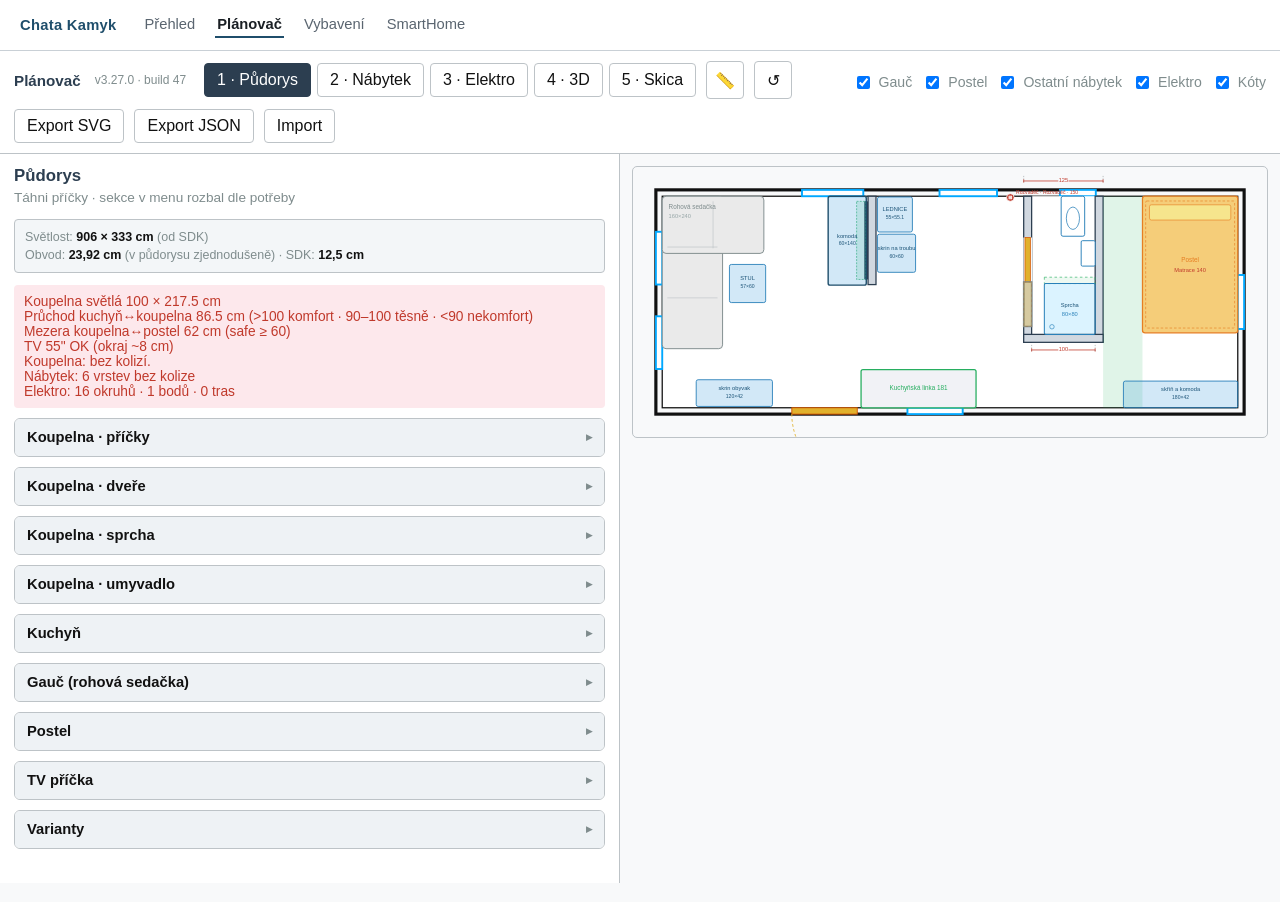
==== koupelna/index.html @ 823fada1 "Add tablet 3D fullscreen and on-screen move sticks. Virtual sticks drive forward/back/strafe and up/" ====
<!DOCTYPE html>
<html lang="cs">
<head>
<meta charset="utf-8">
<meta name="viewport" content="width=device-width, initial-scale=1">
<meta http-equiv="Cache-Control" content="no-cache, no-store, must-revalidate">
<title>Plánovač půdorysu · Chata Kamyk</title>
<link rel="stylesheet" href="../assets/site.css">
<style>
  :root {
    --ink: #111111;
    --muted: #7f8c8d;
    --bg: #f8f9fa;
    --panel: #ffffff;
    --line: #bdc3c7;
    --wall: #111111;
    --sdk: #d1d8e0;
    --sdk-stroke: #2c3e50;
    --window: #00a8ff;
    --door: #e1b12c;
    --door-dark: #d35400;
    --rail: #7f8c8d;
    --dim: #c0392b;
    --dim-ext: #7f8c8d;
    --dim-soft: #c0392b;
    --ok: #27ae60;
    --warn: #e67e22;
    --bad: #c0392b;
    --bath: #ffffff;
    --kitchen: #27ae60;
    --kitchen-fill: #f1f2f6;
    --bed: #e67e22;
    --bed-fill: #f5cd79;
    --sofa: #eaeaea;
    --sofa-stroke: #7f8c8d;
    --sanitary: #2980b9;
    --tv: #2c3e50;
    --safe: rgba(39, 174, 96, 0.14);
    --safe-stroke: #27ae60;
    --warn-fill: rgba(230, 126, 34, 0.16);
    --accent: #2c3e50;
    --plan-font: "Helvetica Neue", Helvetica, Arial, sans-serif;
  }
  * { box-sizing: border-box; }
  body {
    margin: 0;
    font-family: var(--plan-font);
    background: var(--bg);
    color: var(--ink);
    min-height: 100vh;
  }
  .app {
    display: grid;
    grid-template-rows: auto auto 1fr;
    min-height: calc(100vh - 49px);
  }
  .toolbar {
    display: flex;
    flex-wrap: wrap;
    gap: 10px;
    align-items: center;
    padding: 10px 14px;
    background: var(--panel);
    border-bottom: 1px solid var(--line);
  }
  .tabs { display: flex; gap: 6px; }
  .tabs button, .btn, .icon-btn {
    font: inherit;
    border: 1px solid var(--line);
    background: #fff;
    padding: 7px 12px;
    border-radius: 4px;
    cursor: pointer;
    color: var(--ink);
  }
  .tabs button.active,
  .btn.active {
    background: var(--accent);
    border-color: var(--accent);
    color: #fff;
  }
  .furn-list { list-style: none; margin: 8px 0 0; padding: 0; }
  .furn-list li {
    border: 1px solid var(--line);
    border-radius: 4px;
    padding: 8px;
    margin-bottom: 6px;
    background: #fff;
  }
  .furn-list li.selected { border-color: var(--accent); background: #eef5f9; }
  .furn-list li.collides { border-color: var(--bad); }
  .furn-list .furn-name {
    width: 100%;
    font: inherit;
    padding: 4px 6px;
    border: 1px solid var(--line);
    border-radius: 3px;
    margin-bottom: 4px;
  }
  .furn-list .furn-dims {
    display: flex;
    flex-wrap: wrap;
    gap: 6px 10px;
    align-items: center;
    margin-bottom: 6px;
    font-size: 0.78rem;
    color: var(--muted);
  }
  .furn-list .furn-dims label {
    display: inline-flex;
    align-items: center;
    gap: 4px;
    margin: 0;
    font-weight: 500;
  }
  .furn-list .furn-dims input {
    width: 68px;
    font: inherit;
    padding: 3px 5px;
    border: 1px solid var(--line);
    border-radius: 3px;
  }
  .furn-list .furn-meta {
    display: flex;
    justify-content: space-between;
    align-items: center;
    gap: 6px;
    font-size: 0.78rem;
    color: var(--muted);
  }
  .canvas-wrap .furn-move { cursor: move; }
  .canvas-wrap .shower-move { cursor: move; }
  .canvas-wrap .furn-se { cursor: nwse-resize; }
  .canvas-wrap .skica-part { cursor: move; }
  .canvas-wrap .skica-part-len-ns { cursor: ns-resize; }
  .canvas-wrap .skica-part-len-ew { cursor: ew-resize; }
  .canvas-wrap .skica-opening { cursor: move; }
  .canvas-wrap .elec-point { cursor: move; }
  .canvas-wrap .elec-run { cursor: pointer; }
  .elec-list { list-style: none; margin: 8px 0 0; padding: 0; }
  .elec-list li {
    border: 1px solid var(--line);
    border-radius: 4px;
    padding: 8px;
    margin-bottom: 6px;
    background: #fff;
  }
  .elec-list li.selected { border-color: var(--accent); background: #eef5f9; }
  .elec-list li.draft { border-color: #e67e22; background: #fef6ec; border-style: dashed; }
  .elec-list li.draft.selected { background: #fbe9d4; }
  .elec-list .elec-row {
    display: flex;
    flex-wrap: wrap;
    gap: 6px;
    align-items: center;
    margin-bottom: 4px;
    font-size: 0.78rem;
    color: var(--muted);
  }
  .elec-list .elec-row input[type="number"],
  .elec-list .elec-row input[type="text"],
  .elec-list .elec-row select {
    font: inherit;
    padding: 3px 5px;
    border: 1px solid var(--line);
    border-radius: 3px;
  }
  .elec-list .elec-row input[type="number"] { width: 64px; }
  .elec-list .elec-row input[type="text"] { flex: 1; min-width: 80px; }
  .elec-folder {
    border: 1px solid var(--line);
    border-radius: 6px;
    margin-bottom: 10px;
    background: #fafafa;
    overflow: hidden;
  }
  .elec-folder > summary {
    cursor: pointer;
    padding: 9px 10px;
    font-weight: 600;
    font-size: 0.88rem;
    list-style: none;
    display: flex;
    align-items: center;
    gap: 8px;
    background: #f0f3f5;
  }
  .elec-folder > summary::-webkit-details-marker { display: none; }
  .elec-folder .elec-list { margin: 0; padding: 6px 8px 8px; }
  .elec-folder .elec-list li { background: #fff; }
  .elec-filters { display: flex; flex-wrap: wrap; gap: 8px 12px; margin: 8px 0; font-size: 0.85rem; }
  .elec-ico {
    display: inline-flex;
    width: 1.25em;
    justify-content: center;
    flex: 0 0 auto;
  }
  .elec-active-bar {
    display: flex;
    align-items: center;
    gap: 8px;
    padding: 8px 10px;
    margin: 0 0 10px;
    border-radius: 6px;
    background: #e8eef3;
    border: 1px solid var(--accent);
    font-size: 0.84rem;
  }
  .elec-active-bar .muted { color: var(--muted); font-size: 0.75rem; }
  .elec-circ {
    border: 1px solid var(--line);
    border-radius: 5px;
    margin-bottom: 6px;
    background: #fff;
  }
  .elec-circ.active {
    border-color: var(--accent);
    box-shadow: inset 3px 0 0 var(--accent);
    background: #f4f8fb;
  }
  .elec-circ-head {
    display: flex;
    align-items: center;
    gap: 8px;
    padding: 8px 8px 6px;
    cursor: pointer;
  }
  .elec-circ-head .name { font-weight: 600; flex: 1; min-width: 0; }
  .elec-circ-head .meta { font-size: 0.72rem; color: var(--muted); white-space: nowrap; }
  .elec-circ-actions {
    display: flex;
    gap: 4px;
    padding: 0 8px 8px;
  }
  .elec-circ-actions .btn { padding: 3px 8px; font-size: 0.75rem; }
  .seg button .elec-ico { margin-right: 2px; }
  .elev-wall-toggles label .elec-ico { opacity: 0.85; }
  .elec-tree-toolbar {
    display: flex;
    align-items: center;
    gap: 6px;
    margin: 0 0 6px;
  }
  .elec-tree-mode {
    display: grid;
    grid-template-columns: 1fr 1fr;
    gap: 6px;
    flex: 1;
    min-width: 0;
  }
  .elec-tree-mode button {
    font: inherit;
    font-size: 0.78rem;
    border: 1px solid var(--line);
    background: #fff;
    padding: 5px 6px;
    border-radius: 5px;
    cursor: pointer;
    text-align: center;
  }
  .elec-tree-mode button.active {
    background: var(--accent);
    border-color: var(--accent);
    color: #fff;
  }
  .btn-elec-new-circuit {
    flex: 0 0 auto;
    font: inherit;
    font-size: 0.72rem;
    padding: 4px 7px;
    border: 1px dashed var(--line);
    background: transparent;
    border-radius: 4px;
    cursor: pointer;
    color: var(--muted);
    white-space: nowrap;
  }
  .btn-elec-new-circuit:hover {
    color: var(--ink);
    border-color: var(--accent);
    background: #f3f6f8;
  }
  .elec-split {
    display: grid;
    grid-template-columns: 1fr 1fr;
    gap: 8px;
    align-items: stretch;
    margin-bottom: 4px;
  }
  .elec-split:has(#elec-points-panel[hidden]) {
    grid-template-columns: 1fr;
  }
  .elec-tree {
    border: 1px solid var(--line);
    border-radius: 6px;
    background: #fff;
    padding: 4px 0;
    max-height: min(42vh, 420px);
    min-height: 160px;
    overflow: auto;
  }
  .elec-points-panel {
    border: 1px solid var(--line);
    border-radius: 6px;
    background: #f7fafc;
    margin: 0;
    padding: 8px 8px 6px;
    max-height: min(42vh, 420px);
    min-height: 160px;
    overflow: auto;
    display: flex;
    flex-direction: column;
  }
  .elec-points-panel[hidden] { display: none !important; }
  .elec-points-panel > .head {
    display: flex;
    flex-wrap: wrap;
    align-items: center;
    gap: 6px;
    font-size: 0.8rem;
    font-weight: 600;
    margin-bottom: 6px;
  }
  .elec-points-panel > .head .muted {
    font-weight: 500;
    color: var(--muted);
    font-size: 0.7rem;
    margin-left: auto;
  }
  .elec-points-panel .elec-points-tree {
    list-style: none;
    margin: 0;
    padding: 0;
    flex: 1;
    overflow: auto;
  }
  .elec-points-panel .elec-points-tree li {
    display: flex;
    align-items: center;
    gap: 6px;
    padding: 5px 6px;
    margin: 0 0 3px;
    border: 1px solid var(--line);
    border-radius: 4px;
    font-size: 0.78rem;
    cursor: pointer;
    background: #fff;
  }
  .elec-points-panel .elec-points-tree li:hover { background: #eef5f9; }
  .elec-points-panel .elec-points-tree li.selected {
    border-color: var(--accent);
    background: #e8eef3;
  }
  .elec-points-panel .elec-points-tree .pt-label { flex: 1; min-width: 0; }
  .elec-points-panel .elec-points-tree .pt-h { color: var(--muted); white-space: nowrap; }
  .elec-points-panel .elec-empty-pts {
    font-size: 0.75rem;
    color: var(--muted);
    padding: 4px 2px;
  }
  .elec-points-panel .pt-edit-row {
    display: flex;
    align-items: center;
    gap: 4px;
    flex: 1;
    min-width: 0;
  }
  .elec-points-panel .pt-edit-row input[type="text"] {
    flex: 1;
    min-width: 0;
    font: inherit;
    font-size: 0.78rem;
    padding: 3px 5px;
    border: 1px solid var(--accent);
    border-radius: 3px;
  }
  .elec-points-panel .pt-ways {
    font: inherit;
    font-size: 0.72rem;
    padding: 2px 3px;
    border: 1px solid var(--line);
    border-radius: 3px;
    background: #fff;
  }
  .elec-points-panel .elec-points-tree li.route-selected {
    border-color: #e67e22;
    background: #fef6ec;
  }
  .elec-points-panel .pt-route-chk {
    flex: 0 0 auto;
    width: 15px;
    height: 15px;
    accent-color: #e67e22;
    cursor: pointer;
  }
  .elec-route-actions {
    display: flex;
    flex-wrap: wrap;
    gap: 6px;
    margin-top: 6px;
    flex: 0 0 auto;
  }
  .elec-route-actions .btn {
    flex: 1 1 auto;
    min-width: 0;
    font-size: 0.78rem;
    padding: 6px 8px;
  }
  .elec-route-actions .btn-accept { border-color: var(--ok); color: var(--ok); }
  .elec-route-actions .btn-accept:hover { background: #eafaf1; }
  .elec-route-actions .btn-discard { border-color: var(--bad); color: var(--bad); }
  .elec-route-actions .btn-discard:hover { background: #fdecea; }
  .elec-run-detail {
    margin-top: 8px;
    padding: 8px;
    border: 1px solid var(--line);
    border-radius: 6px;
    background: #f7fafc;
    font-size: 0.78rem;
  }
  .elec-run-detail[hidden] { display: none !important; }
  .elec-run-detail .rd-head {
    display: flex;
    align-items: center;
    gap: 6px;
    margin-bottom: 6px;
    font-weight: 600;
  }
  .elec-run-detail .rd-head .rd-label { flex: 1; min-width: 0; }
  .elec-run-detail .rd-row {
    display: flex;
    align-items: center;
    gap: 6px;
    margin: 4px 0;
  }
  .elec-run-detail .rd-row label { color: var(--muted); white-space: nowrap; }
  .elec-run-detail .rd-row input[type="number"] {
    width: 64px;
    font: inherit;
    font-size: 0.78rem;
    padding: 3px 5px;
    border: 1px solid var(--line);
    border-radius: 3px;
  }
  .elec-run-detail .rd-sockets {
    list-style: none;
    margin: 4px 0 0;
    padding: 0;
    max-height: 140px;
    overflow: auto;
  }
  .elec-run-detail .rd-sockets li {
    display: flex;
    align-items: center;
    gap: 6px;
    padding: 3px 0;
    border-bottom: 1px solid #e8eef3;
  }
  .elec-run-detail .rd-sockets li:last-child { border-bottom: 0; }
  .elec-run-detail .rd-sockets .muted { color: var(--muted); font-size: 0.72rem; }
  .elec-run-detail .pt-edit-row {
    display: flex;
    align-items: center;
    gap: 4px;
    flex: 1;
    min-width: 0;
  }
  .elec-run-detail .pt-edit-row input[type="text"] {
    flex: 1;
    min-width: 0;
    font: inherit;
    font-size: 0.78rem;
    padding: 3px 5px;
    border: 1px solid var(--accent);
    border-radius: 3px;
  }
  .elec-run-detail .icon-tiny {
    width: 26px;
    height: 26px;
    padding: 0;
    font-size: 0.85rem;
    line-height: 1;
    border: 1px solid var(--line);
    background: #fff;
    border-radius: 3px;
    cursor: pointer;
    flex: 0 0 auto;
  }
  .elec-run-detail .icon-tiny.ok { color: #1a7f4e; }
  .elec-run-detail .icon-tiny.cancel { color: #a33; }
  .elec-points-panel .icon-tiny {
    width: 26px;
    height: 26px;
    padding: 0;
    font-size: 0.85rem;
    line-height: 1;
    border: 1px solid var(--line);
    background: #fff;
    border-radius: 3px;
    cursor: pointer;
    flex: 0 0 auto;
  }
  .elec-points-panel .icon-tiny:hover { background: #eef5f9; }
  .elec-points-panel .icon-tiny.ok { color: var(--ok); border-color: var(--ok); }
  .elec-points-panel .icon-tiny.cancel { color: var(--bad); }
  .elec-points-panel #elec-points-panel-body {
    flex: 1;
    min-height: 0;
    overflow: auto;
  }
  .elec-points-panel #btn-elec-point {
    width: 100%;
    margin-top: 8px;
    flex: 0 0 auto;
  }
  .elec-points-panel #elec-mode-hint {
    margin: 4px 0 0;
    flex: 0 0 auto;
  }
  .elec-tree details.elec-branch {
    border: none;
    border-radius: 0;
    margin: 0;
    background: transparent;
  }
  .elec-tree details.elec-branch > summary {
    list-style: none;
    cursor: pointer;
    display: flex;
    align-items: center;
    gap: 6px;
    padding: 7px 10px;
    font-weight: 600;
    font-size: 0.86rem;
    border-radius: 0;
    background: transparent;
  }
  .elec-tree details.elec-branch > summary::-webkit-details-marker { display: none; }
  .elec-tree details.elec-branch > summary::before {
    content: "▸";
    color: var(--muted);
    width: 0.9em;
    flex: 0 0 auto;
    font-size: 0.75rem;
  }
  .elec-tree details.elec-branch[open] > summary::before { content: "▾"; }
  .elec-tree details.elec-branch > summary:hover { background: #f3f6f8; }
  .elec-tree .elec-branch-body { padding: 0 0 4px 18px; border-left: 1px solid #dfe6ec; margin-left: 16px; }
  .elec-tree .elec-circ {
    margin: 0 6px 4px 0;
    border-radius: 4px;
  }
  .elec-tree .elec-circ-head { padding: 6px 8px; }
  .elec-tree .elec-circ-actions { padding: 0 8px 6px; }
  .elec-tree .count {
    margin-left: auto;
    font-weight: 500;
    color: var(--muted);
    font-size: 0.72rem;
  }
  .modal-backdrop {
    position: fixed;
    inset: 0;
    z-index: 80;
    background: rgba(17, 24, 32, 0.45);
    display: flex;
    align-items: center;
    justify-content: center;
    padding: 16px;
  }
  .modal-backdrop[hidden] { display: none !important; }
  .modal-card {
    width: min(420px, 100%);
    background: #fff;
    border-radius: 8px;
    border: 1px solid var(--line);
    box-shadow: 0 12px 40px rgba(0, 0, 0, 0.18);
    padding: 0 16px 16px;
  }
  .modal-head {
    display: flex;
    align-items: center;
    justify-content: space-between;
    gap: 10px;
    padding: 14px 0 10px;
    border-bottom: 1px solid var(--line);
    margin-bottom: 10px;
  }
  .modal-head h2 {
    margin: 0;
    font-size: 1.05rem;
    color: var(--ink);
  }
  .modal-close {
    width: 34px;
    height: 34px;
    border: 1px solid var(--line);
    background: #fff;
    border-radius: 4px;
    cursor: pointer;
    font-size: 1.2rem;
    line-height: 1;
    color: var(--muted);
  }
  .modal-close:hover {
    background: #f3f6f8;
    color: var(--ink);
  }
  .modal-card .btn-primary {
    background: var(--accent);
    border-color: var(--accent);
    color: #fff;
  }
  .elec-stepper {
    display: grid;
    grid-template-columns: 1fr 1fr;
    gap: 8px;
    margin-bottom: 12px;
  }
  .elec-stepper button {
    font: inherit;
    text-align: left;
    border: 2px solid var(--line);
    background: #fff;
    padding: 10px 12px;
    border-radius: 6px;
    cursor: pointer;
    color: var(--ink);
  }
  .elec-stepper button.active {
    border-color: var(--accent);
    background: #e8eef3;
    box-shadow: inset 0 0 0 1px var(--accent);
  }
  .elec-stepper .step-num {
    display: block;
    font-weight: 700;
    font-size: 0.92rem;
    margin-bottom: 2px;
  }
  .elec-stepper .step-desc {
    display: block;
    font-size: 0.72rem;
    color: var(--muted);
    line-height: 1.3;
  }
  .elev-wall-toggles {
    display: grid;
    grid-template-columns: 1fr 1fr;
    gap: 6px 10px;
    margin: 6px 0 10px;
    font-size: 0.85rem;
  }
  .elev-wall-toggles label {
    display: flex;
    align-items: center;
    gap: 6px;
    margin: 0;
    color: var(--ink);
    font-weight: 500;
  }
  .icon-btn {
    width: 38px;
    height: 38px;
    padding: 0;
    display: inline-flex;
    align-items: center;
    justify-content: center;
  }
  .icon-btn.active {
    background: var(--accent);
    border-color: var(--accent);
    color: #fff;
  }
  .toolbar .spacer { flex: 1; }
  .toolbar-title {
    font-size: 0.95rem;
    color: var(--accent);
    margin-right: 4px;
  }
  .app-meta {
    font-size: 0.75rem;
    font-variant-numeric: tabular-nums;
    color: var(--muted);
    margin-right: 8px;
    white-space: nowrap;
    user-select: all;
  }
  .toolbar label.chk {
    display: inline-flex;
    gap: 6px;
    align-items: center;
    font-size: 0.88rem;
    color: var(--muted);
  }
  .main {
    display: grid;
    grid-template-columns: minmax(520px, 620px) 1fr;
    min-height: 0;
  }
  .main > .side { order: -1; }
  .stage {
    min-height: 0;
    display: flex;
    flex-direction: column;
    overflow: hidden;
    background: #f8f9fa;
    position: relative;
  }
  .elev-wall-bar {
    display: flex;
    flex-wrap: wrap;
    align-items: center;
    gap: 8px 16px;
    padding: 8px 12px;
    background: #fff;
    border-bottom: 1px solid var(--line);
    flex: 0 0 auto;
    z-index: 2;
  }
  .elev-wall-bar[hidden] { display: none !important; }
  .elev-wall-bar-label {
    font-size: 0.8rem;
    font-weight: 700;
    color: var(--accent);
    letter-spacing: 0.02em;
  }
  .elev-wall-bar .elev-wall-toggles {
    display: flex;
    flex-wrap: wrap;
    gap: 6px 14px;
    margin: 0;
    grid-template-columns: unset;
  }
  .elev-wall-bar .elev-wall-toggles label {
    padding: 4px 8px;
    border: 1px solid var(--line);
    border-radius: 4px;
    background: #f7fafc;
  }
  .elev-wall-bar .elev-wall-toggles label:has(input:checked) {
    border-color: var(--accent);
    background: #e8eef3;
  }
  .view3d-bar {
    display: flex;
    flex-wrap: wrap;
    align-items: center;
    gap: 8px 16px;
    padding: 8px 12px;
    background: #fff;
    border-bottom: 1px solid var(--line);
    flex: 0 0 auto;
    z-index: 2;
  }
  .view3d-bar[hidden] { display: none !important; }
  .view3d-bar .seg { margin: 0; }
  .view3d-bar .spacer { flex: 1; min-width: 8px; }
  .canvas-wrap.view3d-host {
    padding: 0;
    display: flex;
    position: relative;
  }
  .canvas-wrap.view3d-host canvas {
    display: block;
    width: 100% !important;
    height: 100% !important;
    max-height: none;
    border: 0;
    flex: 1;
    min-height: calc(100vh - 160px);
  }
  .view3d-touch {
    pointer-events: none;
    position: absolute;
    inset: 0;
    z-index: 5;
    display: none;
  }
  @media (hover: none), (pointer: coarse) {
    .view3d-touch[data-show="1"] { display: block; }
  }
  @media (max-width: 960px) {
    .view3d-touch[data-show="1"] { display: block; }
  }
  .stage.is-view3d-fs .view3d-touch[data-show="1"] { display: block; }
  .v3d-stick {
    pointer-events: auto;
    position: absolute;
    bottom: max(16px, env(safe-area-inset-bottom, 0px));
    width: 118px;
    height: 118px;
    border-radius: 50%;
    background: rgba(28, 36, 44, 0.28);
    border: 1px solid rgba(255, 255, 255, 0.35);
    touch-action: none;
    user-select: none;
    -webkit-user-select: none;
  }
  .v3d-stick-move { left: max(16px, env(safe-area-inset-left, 0px)); }
  .v3d-stick-vert { right: max(16px, env(safe-area-inset-right, 0px)); }
  .v3d-stick-knob {
    position: absolute;
    left: 50%;
    top: 50%;
    width: 46px;
    height: 46px;
    margin: -23px 0 0 -23px;
    border-radius: 50%;
    background: rgba(255, 255, 255, 0.78);
    border: 1px solid rgba(20, 28, 36, 0.25);
    box-shadow: 0 2px 8px rgba(0, 0, 0, 0.22);
    will-change: transform;
  }
  .v3d-stick-label {
    position: absolute;
    left: 0;
    right: 0;
    bottom: -22px;
    text-align: center;
    font-size: 0.68rem;
    font-weight: 600;
    letter-spacing: 0.04em;
    color: rgba(255, 255, 255, 0.9);
    text-shadow: 0 1px 2px rgba(0, 0, 0, 0.55);
    pointer-events: none;
  }
  .view3d-fs-exit {
    pointer-events: auto;
    position: absolute;
    top: max(12px, env(safe-area-inset-top, 0px));
    right: max(12px, env(safe-area-inset-right, 0px));
    z-index: 6;
    font: inherit;
    font-size: 0.85rem;
    font-weight: 600;
    padding: 10px 14px;
    border-radius: 6px;
    border: 1px solid rgba(255, 255, 255, 0.45);
    background: rgba(20, 28, 36, 0.72);
    color: #fff;
    cursor: pointer;
    display: none;
    touch-action: manipulation;
  }
  .stage.is-view3d-fs .view3d-fs-exit { display: inline-flex; align-items: center; gap: 6px; }
  .stage.is-view3d-fs,
  .stage:fullscreen,
  .stage:-webkit-full-screen {
    width: 100%;
    height: 100%;
    background: #0f1419;
  }
  .stage.is-view3d-fs-fallback {
    position: fixed;
    inset: 0;
    z-index: 10000;
    width: 100vw;
    height: 100dvh;
    height: 100vh;
  }
  .stage.is-view3d-fs .canvas-wrap.view3d-host canvas {
    min-height: 0;
  }
  .stage.is-view3d-fs .view3d-bar {
    background: rgba(255, 255, 255, 0.92);
  }
  .canvas-wrap {
    min-height: 0;
    flex: 1;
    overflow: auto;
    padding: 12px;
    background: #f8f9fa;
  }
  .canvas-wrap svg {
    display: block;
    width: 100%;
    height: auto;
    max-height: calc(100vh - 160px);
    background: #f8f9fa;
    border: 1px solid var(--line);
    border-radius: 5px;
    cursor: crosshair;
    font-family: var(--plan-font);
  }
  .canvas-wrap svg.elev-svg {
    height: 100%;
    max-height: none;
    min-height: 280px;
  }
  .canvas-wrap svg.measuring { cursor: crosshair; }
  .canvas-wrap svg.elev-space-pan { cursor: grab; }
  .canvas-wrap svg.elev-panning { cursor: grabbing; }
  .canvas-wrap .handle { cursor: ew-resize; }
  .canvas-wrap .handle-ns { cursor: ns-resize; }
  .canvas-wrap .handle:hover,
  .canvas-wrap .handle-ns:hover { fill: rgba(31, 78, 107, 0.12); }
  .side {
    border-right: 1px solid var(--line);
    background: var(--panel);
    overflow: auto;
    padding: 12px 14px 24px;
  }
  .side h1 {
    margin: 0 0 4px;
    font-size: 1.05rem;
    color: var(--accent);
  }
  .side .sub {
    margin: 0 0 14px;
    color: var(--muted);
    font-size: 0.85rem;
  }
  .side section,
  .side details.side-block {
    border: 1px solid var(--line);
    border-radius: 6px;
    margin-bottom: 10px;
    background: #fbfcfd;
    overflow: hidden;
  }
  .side section { padding: 10px 12px; }
  .side details.side-block + details.side-block { margin-top: 0; }
  .side details.side-block summary {
    list-style: none;
    cursor: pointer;
    user-select: none;
    display: flex;
    align-items: center;
    justify-content: space-between;
    gap: 8px;
    padding: 10px 12px;
    font-size: 0.92rem;
    font-weight: 650;
    color: var(--ink);
    background: #eef2f5;
    border-bottom: 1px solid transparent;
  }
  .side details.side-block[open] summary {
    border-bottom-color: var(--line);
    background: #e8eef3;
  }
  .side details.side-block summary::-webkit-details-marker { display: none; }
  .side details.side-block summary::after {
    content: "▸";
    color: var(--muted);
    font-size: 0.75rem;
    transition: transform 0.15s ease;
  }
  .side details.side-block[open] summary::after {
    transform: rotate(90deg);
  }
  .side details.side-block .side-block-body {
    padding: 8px 12px 12px;
  }
  .side h3 {
    margin: 0 0 8px;
    font-size: 0.92rem;
  }
  label { display: block; font-size: 0.82rem; margin: 8px 0 4px; color: var(--muted); }
  .row { display: flex; flex-wrap: wrap; gap: 6px; align-items: center; }
  .seg button {
    font: inherit;
    border: 1px solid var(--line);
    background: #fff;
    padding: 5px 9px;
    border-radius: 3px;
    cursor: pointer;
  }
  .seg button.active { background: var(--ink); color: #fff; border-color: var(--ink); }
  input[type="range"] { width: 100%; }
  input[type="text"] {
    width: 100%;
    font: inherit;
    padding: 6px 8px;
    border: 1px solid var(--line);
    border-radius: 3px;
  }
  .status {
    padding: 9px 10px;
    border-radius: 4px;
    font-size: 0.86rem;
    margin-bottom: 10px;
  }
  .status.ok { background: #e8f6ee; color: var(--ok); }
  .status.warn { background: #fff4e5; color: var(--warn); }
  .status.bad { background: #fde8ec; color: var(--bad); }
  .hint { font-size: 0.78rem; color: var(--muted); margin-top: 6px; }
  .legend {
    font-size: 0.78rem;
    color: var(--muted);
    line-height: 1.45;
    margin: 0 0 12px;
    padding: 8px 10px;
    background: #f3f6f8;
    border: 1px solid var(--line);
    border-radius: 4px;
  }
  .legend strong { color: var(--ink); font-weight: 600; }
  .variant-list {
    list-style: none;
    margin: 8px 0 0;
    padding: 0;
    max-height: 140px;
    overflow: auto;
  }
  .variant-list li {
    display: flex;
    justify-content: space-between;
    gap: 8px;
    padding: 5px 0;
    border-bottom: 1px solid var(--line);
    font-size: 0.85rem;
  }
  .variant-list button {
    font: inherit;
    font-size: 0.75rem;
    border: 1px solid var(--line);
    background: #fff;
    border-radius: 3px;
    padding: 2px 6px;
    cursor: pointer;
  }
  @media (max-width: 960px) {
    .main { grid-template-columns: 1fr; }
    .main > .side { order: 0; border-right: none; border-top: 1px solid var(--line); }
  }
</style>
</head>
<body>
  <nav class="site-nav" aria-label="Hlavní navigace">
    <a class="brand" href="../">Chata Kamyk</a>
    <a href="../">Přehled</a>
    <a class="active" href="./">Plánovač</a>
    <a href="../vybaveni/">Vybavení</a>
    <a href="../smarthome/">SmartHome</a>
  </nav>

  <div class="app">
    <div class="toolbar">
      <strong class="toolbar-title">Plánovač</strong>
      <span class="app-meta" id="app-meta" title="Verze a build">v—</span>
      <div class="tabs" id="tabs">
        <button type="button" data-tab="cabin" class="active">1 · Půdorys</button>
        <button type="button" data-tab="furniture">2 · Nábytek</button>
        <button type="button" data-tab="electro">3 · Elektro</button>
        <button type="button" data-tab="view3d">4 · 3D</button>
        <button type="button" data-tab="skica">5 · Skica</button>
      </div>
      <button type="button" class="icon-btn" id="btn-measure" title="Měřit vzdálenost" aria-label="Měřit vzdálenost">📏</button>
      <button type="button" class="icon-btn" id="btn-measure-reset" title="Reset měření" aria-label="Reset měření">↺</button>
      <span class="hint" id="measure-hint"></span>
      <div class="spacer"></div>
      <label class="chk"><input type="checkbox" id="show-sofa" checked> Gauč</label>
      <label class="chk"><input type="checkbox" id="show-bed" checked> Postel</label>
      <label class="chk"><input type="checkbox" id="show-furniture" checked> Ostatní nábytek</label>
      <label class="chk"><input type="checkbox" id="show-electro" checked> Elektro</label>
      <label class="chk"><input type="checkbox" id="show-dims" checked> Kóty</label>
      <button type="button" class="btn" id="btn-export" title="SVG včetně stavu pro import na jiném PC">Export SVG</button>
      <button type="button" class="btn" id="btn-export-json" title="Celý stav plánovače jako formátovaný JSON">Export JSON</button>
      <button type="button" class="btn" id="btn-import" title="Načíst SVG nebo JSON exportovaný z tohoto nástroje">Import</button>
      <input type="file" id="import-file" accept=".svg,.json,image/svg+xml,application/json" hidden>
    </div>

    <div class="main">
      <div class="stage" id="stage">
        <div class="elev-wall-bar" id="elev-wall-bar" hidden>
          <span class="elev-wall-bar-label">Stěny v pásu</span>
          <div class="elev-wall-toggles" id="elev-wall">
            <label class="chk"><input type="checkbox" data-wall="north" checked> <span class="elec-ico">↑</span> Sever</label>
            <label class="chk"><input type="checkbox" data-wall="east"> <span class="elec-ico">→</span> Východ</label>
            <label class="chk"><input type="checkbox" data-wall="south"> <span class="elec-ico">↓</span> Jih</label>
            <label class="chk"><input type="checkbox" data-wall="west"> <span class="elec-ico">←</span> Západ</label>
          </div>
          <div class="spacer"></div>
          <button type="button" class="btn" id="elev-fit-strip" title="Výška stěny na celý canvas · posun vlevo">Fit pás</button>
          <button type="button" class="btn" id="elev-fit-wall" title="Přiblížit na vybranou (nebo první) stěnu">Fit stěna</button>
          <span class="hint" style="margin:0">Táhni = posun pásu · kolečko = zoom · body/trasy = klik</span>
        </div>
        <div class="view3d-bar" id="view3d-bar" hidden>
          <span class="elev-wall-bar-label">Pohled</span>
          <div class="row seg" id="view3d-preset">
            <button type="button" data-v="sofa" class="active">Z gauče</button>
            <button type="button" data-v="door">Ze vchodu</button>
            <button type="button" data-v="fridge">Od lednice</button>
            <button type="button" data-v="roof">Ke krovu</button>
            <button type="button" data-v="loft">Z loftu</button>
          </div>
          <span class="hint" id="view3d-hint" style="margin:0">Táhni = rozhled · páčky = pohyb · WASD / šipky = pohyb · Space = nahoru · LCtrl = dolů</span>
          <span class="spacer"></span>
          <button type="button" class="btn" id="view3d-fs" title="Celá obrazovka">Celá obrazovka</button>
        </div>
        <div class="canvas-wrap" id="canvas-wrap"></div>
        <div class="view3d-touch" id="view3d-touch" data-show="0" aria-hidden="true">
          <div class="v3d-stick v3d-stick-move" id="v3d-stick-move" role="application" aria-label="Pohyb vpřed, vzad a do stran">
            <div class="v3d-stick-knob" id="v3d-stick-move-knob"></div>
            <span class="v3d-stick-label">Pohyb</span>
          </div>
          <div class="v3d-stick v3d-stick-vert" id="v3d-stick-vert" role="application" aria-label="Pohyb nahoru a dolů">
            <div class="v3d-stick-knob" id="v3d-stick-vert-knob"></div>
            <span class="v3d-stick-label">Výška</span>
          </div>
          <button type="button" class="view3d-fs-exit" id="view3d-fs-exit" title="Ukončit celou obrazovku">✕ Ukončit</button>
        </div>
      </div>
      <aside class="side" id="side">
        <h1 id="side-title">Půdorys</h1>
        <p class="sub" id="side-sub">Táhni příčky · sekce v menu rozbal dle potřeby</p>
        <div class="legend" id="legend">
          Světlost: <strong>906 × 333 cm</strong> (od SDK)<br>
          Obvod: <strong>23,92 cm</strong> (v půdorysu zjednodušeně) · SDK: <strong>12,5 cm</strong>
        </div>
        <div class="status ok" id="status">—</div>

        <div id="panel-cabin">
        <details class="side-block">
          <summary>Koupelna · příčky</summary>
          <div class="side-block-body">
            <label>Levý okraj od vnitřního Z: <strong id="bath-left-val">569</strong> cm</label>
            <input type="range" id="bath-left" min="480" max="650" value="569" step="1">
            <label>Šířka V–Z: <strong id="bath-w-val">125</strong> cm</label>
            <input type="range" id="bath-w" min="110" max="400" value="125" step="1">
            <label>Hloubka S–J: <strong id="bath-d-val">230</strong> cm</label>
            <input type="range" id="bath-d" min="150" max="260" value="230" step="1"
              title="Min 150 cm: dveře v západní příčce (typ B) potřebují offset ≥65 + šířku 70. Pro hloubku ≤124 (nad východním oknem) jsou potřeba dveře v jižní příčce — zatím jen v exploraci SVG.">
            <p class="hint" id="bath-clear-hint">Světlá šířka: 100 cm</p>
            <button type="button" class="btn" id="btn-bath-reset" style="margin-top:8px;width:100%">Reset koupelny na výchozí</button>
          </div>
        </details>
        <details class="side-block">
          <summary>Koupelna · dveře</summary>
          <div class="side-block-body">
            <label>Šířka</label>
            <div class="row seg" id="door-width">
              <button type="button" data-v="60">60</button>
              <button type="button" data-v="70" class="active">70</button>
              <button type="button" data-v="80">80</button>
            </div>
            <label>Odstup od severu: <strong id="door-offset-val">90</strong> cm</label>
            <input type="range" id="door-offset" min="0" max="140" value="90" step="1">
            <p class="hint" id="door-offset-hint">Typ A: od 0 cm · typ B: od 65 cm</p>
            <label>Typ</label>
            <div class="row seg" id="door-type">
              <button type="button" data-v="A" class="active">A · po stěně zvenku</button>
              <button type="button" data-v="B">B · pouzdro</button>
            </div>
            <label>Směr posunu</label>
            <div class="row seg" id="pocket-dir">
              <button type="button" data-v="north">Sever</button>
              <button type="button" data-v="south" class="active">Jih</button>
            </div>
          </div>
        </details>
        <details class="side-block">
          <summary>Koupelna · sprcha</summary>
          <div class="side-block-body">
            <label>Rychlé rozměry</label>
            <div class="row seg" id="shower-preset">
              <button type="button" data-v="80x80" class="active">80×80</button>
              <button type="button" data-v="90x90">90×90</button>
              <button type="button" data-v="100x80">100×80</button>
              <button type="button" data-v="120x80">120×80</button>
              <button type="button" data-v="full">Plná šířka</button>
            </div>
            <label><input type="checkbox" id="shower-rotate"> Otočit 90° (prohodit Š×H)</label>
            <div id="full-depth-wrap" hidden>
              <label>Hloubka plné šířky</label>
              <div class="row seg" id="shower-full-depth">
                <button type="button" data-v="70">70</button>
                <button type="button" data-v="80" class="active">80</button>
                <button type="button" data-v="90">90</button>
              </div>
            </div>
            <label>Šířka vaničky (V–Z)</label>
            <input type="number" id="shower-w" min="40" max="200" value="80" step="1">
            <label>Hloubka vaničky (S–J)</label>
            <input type="number" id="shower-d" min="40" max="200" value="80" step="1">
            <p class="hint">Táhni vaničku na půdorysu (snap k příčkám). Přesah do příčky = červeně.</p>
            <p class="hint" id="shower-hint">—</p>
          </div>
        </details>
        <details class="side-block">
          <summary>Koupelna · umyvadlo</summary>
          <div class="side-block-body">
            <label>Šířka skříňky / umyvadla (S–J): <strong id="sink-w-val">40</strong> cm</label>
            <input type="range" id="sink-w" min="30" max="60" value="40" step="1">
            <label>Hloubka od stěny (V–Z): <strong id="sink-d-val">22</strong> cm</label>
            <input type="range" id="sink-d" min="18" max="45" value="22" step="1">
            <label>Odstup od severu: <strong id="sink-off-val">70</strong> cm</label>
            <input type="range" id="sink-offset" min="0" max="180" value="70" step="1">
            <label>Výška skříňky: <strong id="sink-cab-h-val">57</strong> cm</label>
            <input type="range" id="sink-cab-h" min="40" max="90" value="57" step="1">
            <label>Výška umyvadla (nad skříňkou): <strong id="sink-basin-h-val">10</strong> cm</label>
            <input type="range" id="sink-basin-h" min="5" max="20" value="10" step="1">
            <label>Odstup skříňky ode země: <strong id="sink-base-val">0</strong> cm</label>
            <input type="range" id="sink-base" min="0" max="40" value="0" step="1">
            <p class="hint" id="sink-hint">Horní hrana = odstup + skříňka + umyvadlo. 0 cm ode země = stojící skříňka; &gt;0 = zavěšená na zeď.</p>
          </div>
        </details>
        <details class="side-block">
          <summary>Kuchyň</summary>
          <div class="side-block-body">
            <label>Levý okraj od vnitřního Z: <strong id="kitchen-left-val">313</strong> cm</label>
            <input type="range" id="kitchen-left" min="307" max="806" value="313" step="1">
            <label>Délka V–Z: <strong id="kitchen-len-val">181</strong> cm</label>
            <input type="range" id="kitchen-len" min="100" max="280" value="181" step="1">
            <p class="hint">Hloubka od jihu: 60 cm · hard stop u vstupních dveří</p>
            <p class="hint" id="pass-hint">PR linky → JL koupelny</p>
          </div>
        </details>
        <details class="side-block">
          <summary>Gauč (rohová sedačka)</summary>
          <div class="side-block-body">
            <label>Délka severního ramene (V–Z)</label>
            <input type="number" id="sofa-north-w" min="100" max="320" value="160" step="1">
            <label>Délka západního ramene (S–J)</label>
            <input type="number" id="sofa-west-d" min="120" max="360" value="240" step="1">
            <label>Hloubka západního ramene</label>
            <input type="number" id="sofa-arm-w" min="60" max="140" value="95" step="1">
            <label>Hloubka severního ramene</label>
            <input type="number" id="sofa-arm-d" min="60" max="140" value="90" step="1">
            <p class="hint">Gauč je v SZ rohu. Rozměry jde také táhnout úchytem v JV rohu na půdorysu.</p>
            <p class="hint" id="sofa-hint">—</p>
          </div>
        </details>
        <details class="side-block">
          <summary>Postel</summary>
          <div class="side-block-body">
            <label>Matrace (šířka)</label>
            <div class="row seg" id="bed-variant">
              <button type="button" data-v="160" class="active">160 cm</button>
              <button type="button" data-v="140">140 cm</button>
            </div>
            <label>Celková šířka rámu (V–Z)</label>
            <input type="number" id="bed-outer-w" min="120" max="220" value="165" step="1">
            <label>Celková délka rámu (S–J)</label>
            <input type="number" id="bed-outer-d" min="180" max="240" value="205" step="1">
            <p class="hint">Matrace 140/160 × 200 cm zůstává ve středu rámu. Rozměry rámu zadáš ručně.</p>
            <p class="hint" id="bed-hint">—</p>
          </div>
        </details>
        <details class="side-block">
          <summary>TV příčka</summary>
          <div class="side-block-body">
            <label>Levý líc od vnitřního Z: <strong id="tv-x-val">324</strong> cm</label>
            <input type="range" id="tv-x" min="280" max="420" value="324" step="1">
            <label>Délka na jih: <strong id="tv-len-val">140</strong> cm</label>
            <input type="range" id="tv-len" min="100" max="180" value="140" step="1">
            <label>Náhled TV</label>
            <div class="row seg" id="tv-variant">
              <button type="button" data-v="50">50"</button>
              <button type="button" data-v="55" class="active">55"</button>
              <button type="button" data-v="65">65"</button>
            </div>
            <p class="hint" id="tv-hint">—</p>
          </div>
        </details>
        <details class="side-block">
          <summary>Varianty</summary>
          <div class="side-block-body">
            <label>Název</label>
            <input type="text" id="variant-name" placeholder="např. Postel 140 + koupelna širší">
            <div class="row" style="margin-top:8px">
              <button type="button" class="btn" id="btn-save-variant">Uložit</button>
            </div>
            <ul class="variant-list" id="variant-list"></ul>
          </div>
        </details>
        </div>

        <div id="panel-electro" hidden>
          <div class="elec-stepper" id="elec-step">
            <button type="button" data-v="plan" class="active">
              <span class="step-num"><span class="elec-ico" aria-hidden="true">🗺️</span> 1 · Půdorys</span>
              <span class="step-desc">Okruhy a body</span>
            </button>
            <button type="button" data-v="elev">
              <span class="step-num"><span class="elec-ico" aria-hidden="true">📐</span> 2 · Pohledy</span>
              <span class="step-desc">Trasy na stěnách</span>
            </button>
          </div>

          <div class="elec-active-bar" id="elec-active-hint">
            <span class="elec-ico" aria-hidden="true">⚡</span>
            <span>Vyber okruh ve stromu</span>
          </div>
          <div class="elec-tree-toolbar">
            <div class="elec-tree-mode" id="elec-tree-mode">
              <button type="button" data-v="room" class="active">🏠 Místnost</button>
              <button type="button" data-v="kind">📂 Typ</button>
            </div>
            <button type="button" class="btn-elec-new-circuit" id="btn-elec-new-circuit" title="Nový okruh">＋ okruh</button>
          </div>
          <div class="elec-split">
            <div id="elec-list" class="elec-tree"></div>
            <div id="elec-points-panel" class="elec-points-panel" hidden>
              <div id="elec-points-panel-body"></div>
              <div class="elec-route-actions" id="elec-route-actions">
                <button type="button" class="btn" id="btn-elec-propose-route">🧭 Navrhnout trasu</button>
                <button type="button" class="btn btn-accept" id="btn-elec-accept-route" hidden>✓ Přijmout</button>
                <button type="button" class="btn btn-discard" id="btn-elec-discard-route" hidden>✗ Zahodit</button>
              </div>
              <button type="button" class="btn" id="btn-elec-point">＋ Bod do aktivního okruhu</button>
              <p class="hint" id="elec-mode-hint"></p>
            </div>
          </div>

          <div id="elec-plan-tools">
            <label>Typ bodu</label>
            <div class="row seg" id="elec-type">
              <button type="button" data-v="socket" class="active"><span class="elec-ico">🔌</span> Zásuvka</button>
              <button type="button" data-v="switch"><span class="elec-ico">⏻</span> Vypínač</button>
              <button type="button" data-v="light"><span class="elec-ico">💡</span> Světlo</button>
              <button type="button" data-v="panel"><span class="elec-ico">🖧</span> Rozvaděč</button>
            </div>
            <label>Výška bodu: <strong id="elec-h-val">30</strong> cm</label>
            <input type="range" id="elec-h" min="10" max="220" value="30" step="1">
          </div>

          <div id="elec-elev-tools" hidden>
            <p class="hint" id="elec-elev-circuit-hint">Nové trasy → do <strong>aktivního okruhu</strong>. U zásuvek kreslíš páteř; odbočky se dopočítají. Stěny pásu přepínej <strong>nad výkresem</strong>.</p>
            <label>Filtr typů</label>
            <div class="elec-filters">
              <label class="chk"><input type="checkbox" id="filt-data" checked> <span class="elec-ico">🖧</span> Datové</label>
              <label class="chk"><input type="checkbox" id="filt-lights" checked> <span class="elec-ico">💡</span> Světla</label>
              <label class="chk"><input type="checkbox" id="filt-sockets" checked> <span class="elec-ico">🔌</span> Zásuvky</label>
            </div>
            <label>Typ kabelu</label>
            <div class="row seg" id="elec-cable">
              <button type="button" data-v="slaboproud"><span class="elec-ico">🖧</span> Slaboproud</button>
              <button type="button" data-v="cyky15"><span class="elec-ico">💡</span> CYKY 1,5</button>
              <button type="button" data-v="cyky25" class="active"><span class="elec-ico">🔌</span> CYKY 2,5</button>
            </div>
            <label class="chk" style="margin:6px 0"><input type="checkbox" id="elec-ortho" checked> Ortogonální snap (pravé úhly)</label>
            <div class="row" style="margin:8px 0">
              <button type="button" class="btn" id="btn-elec-run">＋ Trasa</button>
              <button type="button" class="btn" id="btn-elec-run-finish" hidden>Ukončit</button>
            </div>
            <p class="hint" id="elec-elev-hint"></p>
            <ul class="elec-list" id="elec-elev-list"></ul>
            <div class="elec-run-detail" id="elec-run-detail" hidden></div>
            <details class="side-block" style="margin-top:10px">
              <summary>Výšky místnosti / otvorů</summary>
              <div class="side-block-body">
                <label>Světlá výška: <strong id="room-h-val">210</strong> cm</label>
                <input type="range" id="room-h" min="200" max="280" value="210" step="1">
                <label>Parapet běžného okna: <strong id="sill-h-val">90</strong> cm</label>
                <input type="range" id="sill-h" min="40" max="140" value="90" step="1">
                <p class="hint">Otvor okna 83 cm · kuchyňské 62 cm (stejné nadpraží)</p>
                <label>Otvor dveří: <strong id="door-open-h-val">200</strong> cm</label>
                <input type="range" id="door-open-h" min="180" max="220" value="200" step="1">
                <label>Křídlo dveří: <strong id="door-leaf-h-val">190</strong> cm</label>
                <input type="range" id="door-leaf-h" min="180" max="220" value="190" step="1">
              </div>
            </details>
          </div>
        </div>

        <div id="panel-furniture" hidden>
          <p class="hint">Obdélníky jen ve světlosti. Š×Hl = půdorys, <strong>V</strong> = výška do 3D (default 75 cm). Kolize = červená.</p>
          <button type="button" class="btn" id="btn-furn-add" style="width:100%;margin-bottom:8px">+ Nová vrstva</button>
          <div class="row" style="margin-bottom:8px">
            <button type="button" class="btn" id="btn-furn-draw">Kreslit tahem</button>
            <button type="button" class="btn" id="btn-furn-form">Zadat rozměry</button>
          </div>
          <div id="furn-form" hidden>
            <label>Název</label>
            <input type="text" id="furn-form-name" placeholder="např. Komoda" value="Kus">
            <label>Šířka V–Z (cm)</label>
            <input type="number" id="furn-form-w" min="20" max="900" value="60" step="1">
            <label>Hloubka S–J (cm)</label>
            <input type="number" id="furn-form-d" min="20" max="300" value="120" step="1">
            <label>Výška (cm)</label>
            <input type="number" id="furn-form-h" min="10" max="280" value="75" step="1">
            <button type="button" class="btn" id="btn-furn-create" style="width:100%;margin-top:8px">Vytvořit a umístit</button>
          </div>
          <p class="hint" id="furn-mode-hint"></p>
          <ul class="furn-list" id="furn-list"></ul>
        </div>

        <div id="panel-view3d" hidden>
          <p class="hint">Jen prohlížení. Upravuj půdorys / nábytek v jiných tabech — 3D se přestaví samo.</p>

          <details class="side-block" open>
            <summary>Pohledy</summary>
            <div class="side-block-body">
              <div class="row seg" id="view3d-preset-side">
                <button type="button" data-v="sofa" class="active">Z gauče</button>
                <button type="button" data-v="door">Ze vchodu</button>
                <button type="button" data-v="fridge">Od lednice</button>
                <button type="button" data-v="roof">Ke krovu</button>
                <button type="button" data-v="loft">Z loftu</button>
              </div>
              <p class="hint">Volný pohyb kolem celé chaty (WASD). Horní lišta má stejné presetové pohledy.</p>
            </div>
          </details>

          <details class="side-block" open>
            <summary>Interiér</summary>
            <div class="side-block-body">
              <label class="chk"><input type="checkbox" id="view3d-door-open-side"> Dveře koupelny otevřené</label>
              <label class="chk"><input type="checkbox" id="view3d-lamps" checked> Interiérové lampy</label>
            </div>
          </details>

          <details class="side-block" open>
            <summary>Textury</summary>
            <div class="side-block-body">
              <div class="row" style="gap:8px;margin-bottom:8px">
                <button type="button" class="btn" id="tex-all-on">Vybrat vše</button>
                <button type="button" class="btn" id="tex-all-off">Zrušit vše</button>
              </div>
              <label class="chk"><input type="checkbox" id="tex-wood"> Dřevo (krov · obklad)</label>
              <label class="chk"><input type="checkbox" id="tex-wall"> Stěny · příčky · zaklopení</label>
              <label class="chk"><input type="checkbox" id="tex-floor"> Podlaha · terén</label>
              <label class="chk"><input type="checkbox" id="tex-furniture"> Nábytek</label>
              <label class="chk"><input type="checkbox" id="tex-covering"> Krytina</label>
              <p class="hint">Procedurální náhled — vypni, pokud to sedí hůř než flat barvy.</p>
            </div>
          </details>

          <details class="side-block" open>
            <summary>Krov · kleštiny</summary>
            <div class="side-block-body">
              <label class="chk"><input type="checkbox" id="roof-show"> Zobrazit krov</label>
              <label class="chk"><input type="checkbox" id="roof-covering"> Krytina (plech)</label>
              <label class="chk"><input type="checkbox" id="roof-sheathe"> Zaklopit (bílá deska na spodku krokví)</label>
              <label class="chk"><input type="checkbox" id="roof-loft-deck"> Podlaha loftu nad obývákem</label>
              <p class="hint">Fixní: sklon 30° · osová vzdálenost krokví 90 cm</p>
              <p class="hint">Kleština obývák — spodní líc: <strong>229</strong> cm (neposuvné)</p>
              <label>Kleština loft — spodní líc: <strong id="roof-living-collar-val">190</strong> cm</label>
              <input type="range" id="roof-living-collar" min="175" max="228" value="190" step="1">
              <label>Počet pohyblivých kleštin: <strong id="roof-collar-count-val">4</strong></label>
              <input type="range" id="roof-collar-count" min="1" max="8" value="4" step="1">
              <label>Délka loftu: <strong id="roof-loft-len-val">360</strong> cm</label>
              <input type="range" id="roof-loft-len" min="90" max="450" value="360" step="5">
              <p class="hint" id="roof-hint">Hřeben po delší straně · krokve S–J · kleštiny jinde v polovině krokoví · nad obývákem snížené.</p>
            </div>
          </details>
          <p class="hint">Výšky vestavěných kusů jsou defaulty. U „Ostatní nábytek“ nastav <strong>V</strong> ve tabu Nábytek.</p>
        </div>

        <div id="panel-skica" hidden>
          <!-- filled by skica.mjs -->
        </div>
      </aside>
    </div>
  </div>

  <div class="modal-backdrop" id="elec-new-circuit-modal" hidden>
    <div class="modal-card" role="dialog" aria-modal="true" aria-labelledby="elec-new-circuit-title">
      <div class="modal-head">
        <h2 id="elec-new-circuit-title">Nový okruh</h2>
        <button type="button" class="modal-close" id="btn-elec-new-circuit-close" title="Zavřít" aria-label="Zavřít">×</button>
      </div>
      <label>Typ okruhu</label>
      <div class="row seg" id="elec-new-kind">
        <button type="button" data-v="data"><span class="elec-ico">🖧</span> Datové</button>
        <button type="button" data-v="lights"><span class="elec-ico">💡</span> Světla</button>
        <button type="button" data-v="sockets" class="active"><span class="elec-ico">🔌</span> Zásuvky</button>
      </div>
      <label>Název okruhu</label>
      <input type="text" id="elec-new-name" placeholder="např. Ložnice" value="Ložnice">
      <label>Místnost (volitelné)</label>
      <input type="text" id="elec-new-room" placeholder="např. Ložnice / Koupelna">
      <button type="button" class="btn btn-primary" id="btn-elec-create-circuit" style="width:100%;margin-top:14px">Vytvořit okruh</button>
    </div>
  </div>

  <script type="importmap">
  {
    "imports": {
      "three": "https://cdn.jsdelivr.net/npm/three@0.170.0/build/three.module.js",
      "three/addons/": "https://cdn.jsdelivr.net/npm/three@0.170.0/examples/jsm/"
    }
  }
  </script>

<script>
(() => {
  // BUILD_META_START
  const APP_VERSION = "3.27.0";
  const APP_BUILD = 47;
  const APP_COMMIT = "";
  // BUILD_META_END

  function syncAppMeta() {
    const node = document.getElementById("app-meta");
    if (!node) return;
    const commit = APP_COMMIT ? ` · ${APP_COMMIT}` : "";
    node.textContent = `v${APP_VERSION} · build ${APP_BUILD}${commit}`;
    node.title = APP_COMMIT
      ? `Verze ${APP_VERSION}, build ${APP_BUILD}, commit ${APP_COMMIT}`
      : `Verze ${APP_VERSION}, build ${APP_BUILD} (commit se doplní při deployi)`;
    document.title = `Plánovač v${APP_VERSION} · build ${APP_BUILD} · Chata Kamyk`;
  }

  /** Skutečná tloušťka obvodu (legenda); kreslí se tenčí — ne v měřítku. */
  const WALL_REAL = 5 + 1.8 + 12 + 4 + 1.12; // 23.92
  const WALL = 10; // vizuální tloušťka stěny v půdorysu
  const PART = 12.5;
  /** 906×333 = světlost (od SDK k SDK). Vnější rám = světlost + 2× vizuální stěna. */
  const CLEAR = { w: 906, h: 333 };
  const OUTER = { w: CLEAR.w + 2 * WALL, h: CLEAR.h + 2 * WALL };
  const INNER = { x: WALL, y: WALL, w: CLEAR.w, h: CLEAR.h };
  const BED_LEN = 200; // matrace, delší strana S–J
  const MIN_BED_PASS = 60; // visual safe gap bath↔bed (západní hrana rámu)
  const PASS_COMFORT = 100; // >100 cm zelená
  const PASS_TIGHT = 90;    // 90–100 oranžová; <90 červená
  const BATH_W_MIN = 110;
  const BATH_W_MAX = 400; // teoretický strop šířky koupelny
  const BATH_DEFAULTS = { bathLeft: 569, bathW: 125, bathD: 230 };
  const KITCHEN_DEPTH = 60;
  const KITCHEN_LEN_MIN = 100;
  const KITCHEN_LEN_MAX = 280;
  /** Kóty ze zadání (okna, 569, 324, 313…) jsou od vnitřního Z líce světlosti. */
  function absX(clearX) {
    return INNER.x + clearX;
  }

  const NORTH_SEGS = [
    { t: "wall", l: 220 }, { t: "win", l: 96.5 }, { t: "wall", l: 120 },
    { t: "win", l: 90.5 }, { t: "wall", l: 99 }, { t: "win", l: 56.5 },
    { t: "wall", l: 224 },
  ];
  const SOUTH_SEGS = [
    { t: "wall", l: 204 }, { t: "door", l: 103 }, { t: "wall", l: 79 },
    { t: "win", l: 87, kitchen: true }, { t: "wall", l: 434.5 },
  ];
  /** Výška stavebního otvoru okna (cm). Kuchyňské kratší, stejné nadpraží. */
  const WIN_OPEN_H = 83;
  const WIN_KITCHEN_OPEN_H = 62;
  const WEST_SEGS = [
    { t: "wall", l: 56 }, { t: "win", l: 83 }, { t: "wall", l: 50 },
    { t: "win", l: 83 }, { t: "wall", l: 61 },
  ];
  const EAST_SEGS = [
    { t: "wall", l: 124 }, { t: "win", l: 85 }, { t: "wall", l: 124 },
  ];

  /** Šířka hit-zóny pro drag příček (cm v půdorysu). */
  const HANDLE_HIT = 28;
  const PLAN_FONT = "'Helvetica Neue', Helvetica, Arial, sans-serif";

  const TV_WIDTHS = { 50: 112, 55: 123, 65: 145 };

  /**
   * Severní okna v cm od vnitřního Z líce světlosti (stejný systém jako bathLeft / tvX).
   */
  function northWindows() {
    let c = 0;
    const wins = [];
    for (const s of NORTH_SEGS) {
      if (s.t === "win") wins.push({ x0: c, x1: c + s.l });
      c += s.l;
    }
    return wins;
  }

  function clampBathW(w, left = state.bathLeft) {
    const cap = Math.max(BATH_W_MIN, Math.min(BATH_W_MAX, CLEAR.w - left));
    return Math.min(cap, Math.max(BATH_W_MIN, w));
  }

  /**
   * Hard stop: tloušťka příčky [clearX, clearX+PART] nesmí zasahovat do severního okna.
   * `prev` určí, na kterou stranu okna se odrazíme při přetažení.
   */
  function clampOffNorthWindows(x, prev = x) {
    let nx = x;
    for (const { x0, x1 } of northWindows()) {
      if (nx < x1 && nx + PART > x0) {
        if (prev + PART <= x0 + 0.01 || prev < x0) nx = x0 - PART;
        else if (prev >= x1 - 0.01) nx = x1;
        else nx = (prev + PART / 2) < (x0 + x1) / 2 ? x0 - PART : x1;
      }
    }
    return nx;
  }

  const STORAGE_KEY = "chata-kamyk-planner-variants-v9";
  /** Filled in boot() from default-layout.mjs */
  let BUILTIN_DEFAULT_LAYOUT = null;
  let BUILTIN_DEFAULT_NAME = "Výchozí rozložení";
  const FURN_MIN = 20;
  const FURN_DEFAULT_H = 75;
  const VIEW3D_H = {
    bed: 45,
    mattress: 20,
    kitchen: 86,
    shower: 5,
    wc: 40,
    sink: 67, // rim default ≈ cab 57 + basin 10 (overridden by state)
    sofa: 80,
    partition: null, // roomClearH
  };
  const ELEC_TYPES = ["socket", "switch", "light", "panel"];
  const ELEC_LABELS = { socket: "Zásuvka", switch: "Vypínač", light: "Světlo", panel: "Rozvaděč" };
  const ELEC_DEFAULT_H = { socket: 30, switch: 120, light: 210, panel: 150 };
  const ELEC_COLORS = { socket: "#2980b9", switch: "#8e44ad", light: "#f39c12", panel: "#c0392b" };
  const ELEC_KINDS = ["data", "lights", "sockets"];
  const ELEC_KIND_LABELS = { data: "Datové", lights: "Světla", sockets: "Zásuvky" };
  const ELEC_KIND_ICONS = { data: "🖧", lights: "💡", sockets: "🔌" };
  const ELEC_TYPE_ICONS = { socket: "🔌", switch: "⏻", light: "💡", panel: "🖧" };
  const KIND_TO_CABLE = { data: "slaboproud", lights: "cyky15", sockets: "cyky25" };
  const KIND_TO_POINT = { data: "panel", lights: "switch", sockets: "socket" };
  const DEFAULT_ELEC_ROOMS = ["Ložnice", "Chodba", "Kuchyně", "Obývak", "Venek"];
  const DEFAULT_ELEC_KINDS = ["lights", "sockets", "data"];
  /** Výchozí rozvaděč (clear cm) — z naměřené polohy, lze přesunout. */
  const DEFAULT_PANEL = { x: 548, y: 2, h: 150, name: "Rozvaděč" };
  /** Body smí jít i mimo světlost (venkovní zásuvky / světla). */
  const ELEC_OUT_PAD = 60;
  const ROOM_ICON = "🏠";
  const CABLE_TYPES = ["slaboproud", "cyky15", "cyky25"];
  const CABLE_LABELS = { slaboproud: "Slaboproud", cyky15: "CYKY 1,5", cyky25: "CYKY 2,5" };
  const CABLE_ICONS = { slaboproud: "🖧", cyky15: "💡", cyky25: "🔌" };
  /** Výrazné barvy tras — plná čára u CYKY (neplést s čárkováním příček/nábytku). */
  const CABLE_COLORS = { slaboproud: "#9b59b6", cyky15: "#e67e22", cyky25: "#1a73e8" };
  const CABLE_COLORS_SEL = { slaboproud: "#6c3483", cyky15: "#ca6f1e", cyky25: "#1557b0" };
  const ELEC_WALL_PROX = 45;
  const ELEV_WALL_ORDER = ["north", "east", "south", "west"];
  const ELEV_WALL_LABELS = { north: "Sever", east: "Východ", south: "Jih", west: "Západ" };
  /** Partition wall ids from buildElecWallSegs() beyond the 4 outer walls — routable but not drawn on the elev strip. */
  const PARTITION_WALL_IDS = ["bath-west", "bath-east", "bath-south", "tv-west"];
  /** All wall ids a route point may legitimately sit on (outer + partitions). */
  const ALL_ELEC_WALL_IDS = [...ELEV_WALL_ORDER, ...PARTITION_WALL_IDS];
  /** Rozvinutý pás po obvodu (uvnitř): flip u J/Z, aby sousední stěny sdílely roh. */
  const ELEV_UNFOLD = [
    { wall: "north", flip: false, cornerAfter: "NE" },
    { wall: "east", flip: false, cornerAfter: "SE" },
    { wall: "south", flip: true, cornerAfter: "SW" },
    { wall: "west", flip: true, cornerAfter: "NW" },
  ];
  const ELEV_CORNER_GAP = 16;

  const state = {
    tab: "cabin",
    bathLeft: BATH_DEFAULTS.bathLeft,
    bathW: BATH_DEFAULTS.bathW,
    bathD: BATH_DEFAULTS.bathD,
    tvX: 324, // západní líc TV příčky od vnitřního Z
    tvLen: 139,
    kitchenLeft: 313, // od vnitřního Z, východně od vstupních dveří
    kitchenLen: 181,
    bedVariant: 140,
    bedOuterW: 150, // celkový rám V–Z (cm)
    bedOuterD: 215, // celkový rám S–J (cm)
    bedFrameOffset: 2.5, // legacy — migrace do bedOuter*
    sofaNorthW: 160, // délka severního ramene (= bounding w)
    sofaWestD: 240,  // délka západního ramene (= bounding d)
    sofaArmW: 95,    // hloubka západního ramene do místnosti
    sofaArmD: 90,    // hloubka severního ramene do místnosti
    tvVariant: 55,
    showSofa: true,
    showBed: true,
    showFurniture: true,
    showElectro: true,
    showDims: true,
    view3dDoorOpen: true,
    showInteriorLights: true,
    showRoof: true,
    showRoofCovering: false,
    showRoofSheathing: false, // zaklopit = bílá deska na spodním líci krokví
    showLoftDeck: true,
    texWood: false,
    texWall: false,
    texFloor: false,
    texFurniture: false,
    texCovering: false,
    roofPitchDeg: 30, // fixní
    roofRafterSpacing: 90, // fixní osová vzdálenost
    livingCollarBottom: 205, // loft kleštiny — default pod korunou, lze níž
    livingCollarCount: 2, // kolik kleštin (od Z) se posouvá výškou
    loftLengthCm: 160, // default = rozpon kleštin
    doorWidth: 70,
    doorOffset: 65,
    doorType: "B",
    pocketDir: "south",
    showerPreset: "80x80",
    showerRotate: false,
    showerFullDepth: 80,
    showerW: 80,
    showerD: 80,
    showerClearX: 601.5, // clear cm — NW roh vaničky; null = výchozí JV roh koupelny
    showerClearY: 137.5,
    sinkW: 40,
    sinkD: 22,
    sinkOffset: 70,
    sinkCabH: 57,
    sinkBasinH: 10,
    sinkBaseElev: 0, // 0 = skříňka na zemi; >0 = zavěšená
    measureMode: false,
    measureA: null,
    measureB: null,
    measureCursor: null,
    hoverCm: null,
    drag: null,
    furnitureLayers: [],
    furnSelectedId: null,
    furnMode: null, // null | "draw" | "place"
    furnDraw: null, // { x0, y0, x1, y1 } absolute during draw
    elevWalls: ["north"], // multi-select, order = unfold ring
    roomClearH: 210,
    windowSillH: 90,
    doorOpeningH: 200,
    doorLeafH: 190,
    elecStep: "plan", // plan | elev
    elecCircuits: [], // { id, name, kind, room }
    elecActiveCircuitId: null,
    elecNewKind: "sockets",
    elecTreeMode: "room", // room | kind
    elecFilter: { data: true, lights: true, sockets: true },
    elecCableType: "cyky25",
    elecOrtho: true,
    elecCursor: null, // elev preview { along, h }
    elecPoints: [],
    elecRuns: [], // legacy
    elecElevRuns: [], // { id, cableType, circuitId, name, points: [{wall,along,h}] }
    elecSelectedId: null,
    elecSelectedKind: null, // "point" | "run" | "elev-run" | "circuit"
    elecMode: null, // null | "point" | "run"
    elecType: "socket",
    elecH: 30,
    elecRunDraft: null, // elev: [{along,h}]
    elecRoutePointIds: [], // selection for next propose
    elecDraftRunId: null,
    elevView: { scale: 1, panX: 0, panY: 0 }, // elev strip zoom/pan (viewport preference)
  };

  let furnIdSeq = 1;
  let elecIdSeq = 1;

  const ns = "http://www.w3.org/2000/svg";

  function el(name, attrs = {}, children = []) {
    const node = document.createElementNS(ns, name);
    for (const [k, v] of Object.entries(attrs)) {
      if (v === false || v == null) continue;
      if (k === "textContent") node.textContent = v;
      else node.setAttribute(k, String(v));
    }
    for (const c of children) node.appendChild(typeof c === "string" ? document.createTextNode(c) : c);
    return node;
  }

  function aabbOverlap(a, b) {
    return a.x < b.x + b.w && a.x + a.w > b.x && a.y < b.y + b.d && a.y + a.d > b.y;
  }

  function newFurnId() {
    return `f${Date.now().toString(36)}_${furnIdSeq++}`;
  }

  function furnAbsBox(layer) {
    return { x: absX(layer.x), y: INNER.y + layer.y, w: layer.w, d: layer.d };
  }

  function clampFurnLayer(layer) {
    layer.w = Math.min(CLEAR.w, Math.max(FURN_MIN, layer.w));
    layer.d = Math.min(CLEAR.h, Math.max(FURN_MIN, layer.d));
    layer.x = Math.min(CLEAR.w - layer.w, Math.max(0, layer.x));
    layer.y = Math.min(CLEAR.h - layer.d, Math.max(0, layer.y));
    let h = Number(layer.h);
    if (!Number.isFinite(h)) h = FURN_DEFAULT_H;
    layer.h = Math.min(state.roomClearH || 280, Math.max(10, Math.round(h)));
    return layer;
  }

  function builtInObstacles() {
    const boxes = [];
    const o = bathOuter();
    boxes.push({ x: o.x, y: o.y, w: PART, d: o.d });
    boxes.push({ x: o.x + o.w - PART, y: o.y, w: PART, d: o.d });
    boxes.push({ x: o.x, y: o.y + o.d - PART, w: o.w, d: PART });
    boxes.push(tvBox());
    boxes.push(kitchenBox());
    if (state.showBed) boxes.push(bedBox());
    if (state.showSofa) {
      const s = sofaPolylines();
      boxes.push(s.west, s.north);
    }
    return boxes;
  }

  function furnCollides(layer) {
    const box = furnAbsBox(layer);
    for (const o of builtInObstacles()) {
      if (aabbOverlap(box, o)) return true;
    }
    for (const other of state.furnitureLayers) {
      if (other.id === layer.id) continue;
      if (aabbOverlap(box, furnAbsBox(other))) return true;
    }
    return false;
  }

  function findFurn(id) {
    return state.furnitureLayers.find((l) => l.id === id);
  }

  function ensureFurnitureVisible() {
    if (state.showFurniture) return;
    state.showFurniture = true;
    const cb = document.getElementById("show-furniture");
    if (cb) cb.checked = true;
  }

  function addFurnitureLayer({ name, x, y, w, d, h }) {
    ensureFurnitureVisible();
    const layer = clampFurnLayer({
      id: newFurnId(),
      name: (name || "Kus").trim() || "Kus",
      x: x ?? 40,
      y: y ?? 40,
      w: w ?? 60,
      d: d ?? 120,
      h: h ?? FURN_DEFAULT_H,
    });
    state.furnitureLayers.push(layer);
    state.furnSelectedId = layer.id;
    return layer;
  }

  function newElecId(prefix) {
    return `${prefix}${Date.now().toString(36)}_${elecIdSeq++}`;
  }

  function ensureElectroVisible() {
    if (state.showElectro) return;
    state.showElectro = true;
    const cb = document.getElementById("show-electro");
    if (cb) cb.checked = true;
  }

  function clampElecXY(pt) {
    pt.x = Math.min(CLEAR.w + ELEC_OUT_PAD, Math.max(-ELEC_OUT_PAD, pt.x));
    pt.y = Math.min(CLEAR.h + ELEC_OUT_PAD, Math.max(-ELEC_OUT_PAD, pt.y));
    return pt;
  }

  const ELEC_SNAP_PX = 8; // cm v clear souřadnicích

  /** Vnitřní + vnější líce obvodu a koupelnových příček (clear cm). */
  function elecSnapAxes() {
    const xs = [0, CLEAR.w, -WALL, CLEAR.w + WALL];
    const ys = [0, CLEAR.h, -WALL, CLEAR.h + WALL];
    const o = bathOuter();
    const bi = bathInner();
    // abs → clear
    const ox0 = o.x - INNER.x;
    const ox1 = o.x + o.w - INNER.x;
    const oy0 = o.y - INNER.y;
    const oy1 = o.y + o.d - INNER.y;
    const ix0 = bi.x - INNER.x;
    const ix1 = bi.x + bi.w - INNER.x;
    const iy0 = bi.y - INNER.y;
    const iy1 = bi.y + bi.d - INNER.y;
    xs.push(ox0, ox1, ix0, ix1);
    ys.push(oy0, oy1, iy0, iy1);
    return { xs, ys };
  }

  function snapElecXY(x, y) {
    const { xs, ys } = elecSnapAxes();
    let sx = x;
    let sy = y;
    let bestX = ELEC_SNAP_PX;
    let bestY = ELEC_SNAP_PX;
    for (const v of xs) {
      const d = Math.abs(x - v);
      if (d <= bestX) { bestX = d; sx = v; }
    }
    for (const v of ys) {
      const d = Math.abs(y - v);
      if (d <= bestY) { bestY = d; sy = v; }
    }
    return clampElecXY({ x: sx, y: sy });
  }

  function planToElecClear(p) {
    return clampElecXY({
      x: p.x - INNER.x,
      y: p.y - INNER.y,
    });
  }

  function findElecPoint(id) {
    return state.elecPoints.find((p) => p.id === id);
  }

  function findElecCircuit(id) {
    return state.elecCircuits.find((c) => c.id === id);
  }

  function findElecElevRun(id) {
    return state.elecElevRuns.find((r) => r.id === id);
  }

  function activeCircuit() {
    return findElecCircuit(state.elecActiveCircuitId) || null;
  }

  function elecAbs(pt) {
    return { x: absX(pt.x), y: INNER.y + pt.y };
  }

  function kindVisible(kind) {
    if (!(state.tab === "electro" && state.elecStep === "elev")) return true;
    return !!state.elecFilter[kind];
  }

  function pointKind(pt) {
    const c = findElecCircuit(pt.circuitId);
    return c?.kind || "sockets";
  }

  function circuitLabel(c) {
    if (!c) return "—";
    const room = c.room && c.room !== c.name ? ` · ${c.room}` : "";
    return `${ELEC_KIND_LABELS[c.kind]} / ${c.name}${room}`;
  }

  function activateElecCircuit(circ) {
    if (!circ) return;
    state.elecActiveCircuitId = circ.id;
    if (state.elecDraftRunId) {
      const draft = findElecElevRun(state.elecDraftRunId);
      if (!draft || draft.circuitId !== circ.id) state.elecDraftRunId = null;
    }
    state.elecCableType = KIND_TO_CABLE[circ.kind];
    const isPanel = circ.name === "Rozvaděč" || circ.room === "Rozvaděč";
    state.elecType = isPanel ? "panel" : KIND_TO_POINT[circ.kind];
    state.elecH = ELEC_DEFAULT_H[state.elecType] ?? 30;
    if (state.elecType === "light") state.elecH = state.roomClearH;
  }

  function createElecCircuit({ kind, name, room, activate = true }) {
    ensureElectroVisible();
    const k = ELEC_KINDS.includes(kind) ? kind : "sockets";
    const n = (name && String(name).trim()) || "Okruh";
    const c = {
      id: newElecId("c"),
      kind: k,
      name: n,
      room: (room && String(room).trim()) || n,
    };
    state.elecCircuits.push(c);
    if (activate) activateElecCircuit(c);
    return c;
  }

  /** Prázdný stav → předpřipravené okruhy Světla/Zásuvky/Datové × místnosti. */
  function ensureDefaultElecCircuits() {
    if (state.elecCircuits.length) return false;
    for (const kind of DEFAULT_ELEC_KINDS) {
      for (const room of DEFAULT_ELEC_ROOMS) {
        createElecCircuit({ kind, name: room, room, activate: false });
      }
    }
    const first = state.elecCircuits[0];
    if (first) activateElecCircuit(first);
    return true;
  }

  /** Jeden rozvaděč na půdorysu (default poloha), lze přesunout / smazat. */
  function ensureDefaultPanel() {
    if (state.elecPoints.some((p) => p.type === "panel")) return false;
    let circ = state.elecCircuits.find((c) => c.name === "Rozvaděč" || c.room === "Rozvaděč");
    if (!circ) {
      circ = createElecCircuit({
        kind: "sockets",
        name: DEFAULT_PANEL.name,
        room: DEFAULT_PANEL.name,
        activate: false,
      });
    }
    addElecPoint({
      type: "panel",
      x: DEFAULT_PANEL.x,
      y: DEFAULT_PANEL.y,
      h: DEFAULT_PANEL.h,
      name: DEFAULT_PANEL.name,
      circuitId: circ.id,
    });
    return true;
  }

  /** Bod na elevaci stěny: { along, h } nebo null. */
  function elecPointOnWall(pt, wall) {
    const prox = ELEC_WALL_PROX;
    if (wall === "north" && pt.y <= prox) return { along: pt.x, h: pt.h };
    if (wall === "south" && pt.y >= CLEAR.h - prox) return { along: pt.x, h: pt.h };
    if (wall === "west" && pt.x <= prox) return { along: pt.y, h: pt.h };
    if (wall === "east" && pt.x >= CLEAR.w - prox) return { along: pt.y, h: pt.h };
    if (pt.type === "light") {
      const cands = [
        { wall: "north", d: pt.y, along: pt.x },
        { wall: "south", d: CLEAR.h - pt.y, along: pt.x },
        { wall: "west", d: pt.x, along: pt.y },
        { wall: "east", d: CLEAR.w - pt.x, along: pt.y },
      ];
      cands.sort((a, b) => a.d - b.d);
      if (cands[0].wall === wall) return { along: cands[0].along, h: pt.h };
    }
    return null;
  }

  function applyElevToPlanPoint(pt, wall, along, h) {
    const len = elevWallMeta(wall).len;
    const a = Math.min(len, Math.max(0, along));
    pt.h = Math.min(state.roomClearH, Math.max(10, h));
    if (wall === "north") { pt.x = a; pt.y = Math.min(pt.y, ELEC_WALL_PROX * 0.4); }
    else if (wall === "south") { pt.x = a; pt.y = Math.max(pt.y, CLEAR.h - ELEC_WALL_PROX * 0.4); }
    else if (wall === "west") { pt.y = a; pt.x = Math.min(pt.x, ELEC_WALL_PROX * 0.4); }
    else { pt.y = a; pt.x = Math.max(pt.x, CLEAR.w - ELEC_WALL_PROX * 0.4); }
    clampElecXY(pt);
  }

  function orthoSnapElev(prev, wall, along, h) {
    if (!state.elecOrtho || !prev) return { along, h };
    if (prev.wall && wall && prev.wall !== wall) {
      // přes roh: drž výšku
      return { along, h: prev.h };
    }
    const da = Math.abs(along - prev.along);
    const dh = Math.abs(h - prev.h);
    if (da >= dh) return { along, h: prev.h };
    return { along: prev.along, h };
  }

  function normalizeElevWalls(raw, legacySingle) {
    const set = new Set();
    if (Array.isArray(raw)) {
      for (const w of raw) {
        if (ELEV_WALL_ORDER.includes(w)) set.add(w);
      }
    }
    if (!set.size && ELEV_WALL_ORDER.includes(legacySingle)) set.add(legacySingle);
    if (!set.size) set.add("north");
    return ELEV_WALL_ORDER.filter((w) => set.has(w));
  }

  function elevStripLayout() {
    const selected = normalizeElevWalls(state.elevWalls);
    state.elevWalls = selected;
    const panels = [];
    let x = 0;
    const ring = ELEV_UNFOLD.filter((u) => selected.includes(u.wall));
    for (let i = 0; i < ring.length; i++) {
      const u = ring[i];
      const len = elevWallMeta(u.wall).len;
      panels.push({
        wall: u.wall,
        flip: u.flip,
        x0: x,
        x1: x + len,
        len,
        cornerAfter: i < ring.length - 1 ? u.cornerAfter : null,
      });
      x += len;
      if (i < ring.length - 1) x += ELEV_CORNER_GAP;
    }
    return { panels, totalW: x, roomH: state.roomClearH };
  }

  const ELEV_PAD = 36;
  let elevViewBootstrapped = false;

  /** Full-strip viewBox rectangle at scale 1 (before elevView pan/zoom is applied). */
  function elevBaseViewBox() {
    const { totalW, roomH } = elevStripLayout();
    const baseW = Math.max(totalW, 40) + ELEV_PAD * 2;
    const baseH = roomH + ELEV_PAD * 2 + 10;
    return {
      baseW, baseH,
      cx: -ELEV_PAD + baseW / 2,
      cy: -ELEV_PAD + baseH / 2,
    };
  }

  function clampElevScale(s) {
    return Math.min(8, Math.max(0.5, Number(s) || 1));
  }

  function ensureElevView() {
    const v = state.elevView;
    if (!v || !Number.isFinite(v.scale) || !Number.isFinite(v.panX) || !Number.isFinite(v.panY)) {
      state.elevView = { scale: 1, panX: 0, panY: 0 };
    }
    return state.elevView;
  }

  /** Canvas wrap aspect (width/height) — elev viewBox matches this so walls aren't a thin ribbon. */
  function elevCanvasAspect() {
    const wrap = document.getElementById("canvas-wrap");
    const cw = Math.max(160, wrap?.clientWidth || 900);
    const ch = Math.max(120, wrap?.clientHeight || 480);
    return cw / ch;
  }

  /**
   * Elev viewBox: height = full strip height / scale (scale 1 = readable wall height),
   * width = height × canvas aspect so the SVG fills the canvas instead of letterboxing
   * a ~8:1 full-strip rectangle into a short band.
   */
  function elevViewBoxString() {
    const base = elevBaseViewBox();
    const view = ensureElevView();
    const scale = clampElevScale(view.scale);
    const vh = base.baseH / scale;
    const vw = vh * elevCanvasAspect();
    const vx = base.cx - vw / 2 + (view.panX || 0);
    const vy = base.cy - vh / 2 + (view.panY || 0);
    return `${vx} ${vy} ${vw} ${vh}`;
  }

  /** Zoom/pan so the given logical (cm) bounds are centered and fully visible. */
  function fitElevToBounds(x0, x1, y0, y1) {
    const base = elevBaseViewBox();
    const aspect = elevCanvasAspect();
    const desiredW = Math.max(1, x1 - x0);
    const desiredH = Math.max(1, y1 - y0);
    const scale = clampElevScale(Math.min(
      base.baseH / desiredH,
      (base.baseH * aspect) / desiredW
    ));
    state.elevView = {
      scale,
      panX: (x0 + x1) / 2 - base.cx,
      panY: (y0 + y1) / 2 - base.cy,
    };
  }

  /** Fit pás: full wall height, start of strip (pan horizontally to see the rest). */
  function resetElevView() {
    const base = elevBaseViewBox();
    const scale = 1;
    const vh = base.baseH / scale;
    const vw = vh * elevCanvasAspect();
    const vx = -ELEV_PAD;
    state.elevView = {
      scale,
      panX: vx - (base.cx - vw / 2),
      panY: 0,
    };
  }

  /** Fit to the selected point's wall panel, else the first visible panel. */
  function fitElevToActiveWall() {
    const { panels, roomH } = elevStripLayout();
    if (!panels.length) return;
    let target = panels[0];
    const sel = state.elecSelectedKind === "point" && state.elecSelectedId
      ? findElecPoint(state.elecSelectedId)
      : null;
    if (sel) {
      const hitPanel = panels.find((pnl) => elecPointOnWall(sel, pnl.wall));
      if (hitPanel) target = hitPanel;
    }
    const marginX = 24;
    fitElevToBounds(target.x0 - marginX, target.x1 + marginX, -30, roomH + 40);
  }

  function alongToStripX(panel, along) {
    const a = Math.min(panel.len, Math.max(0, along));
    const local = panel.flip ? panel.len - a : a;
    return panel.x0 + local;
  }

  function elevHit(svgX, svgY) {
    const { panels, roomH } = elevStripLayout();
    const h = Math.min(roomH, Math.max(0, roomH - svgY));
    if (!panels.length) return null;
    for (const panel of panels) {
      if (svgX >= panel.x0 - 0.5 && svgX <= panel.x1 + 0.5) {
        const local = Math.min(panel.len, Math.max(0, svgX - panel.x0));
        const along = panel.flip ? panel.len - local : local;
        return { wall: panel.wall, along, h, panel };
      }
    }
    // rohová mezera → nejbližší hrana
    let best = null;
    let bestD = Infinity;
    for (const panel of panels) {
      for (const edge of [panel.x0, panel.x1]) {
        const d = Math.abs(svgX - edge);
        if (d < bestD) {
          bestD = d;
          const along = Math.abs(svgX - panel.x0) < Math.abs(svgX - panel.x1)
            ? (panel.flip ? panel.len : 0)
            : (panel.flip ? 0 : panel.len);
          best = { wall: panel.wall, along, h, panel };
        }
      }
    }
    return best;
  }

  function runPointsNorm(run) {
    if (!run || !Array.isArray(run.points)) return [];
    return run.points.map((p) => ({
      wall: ALL_ELEC_WALL_IDS.includes(p.wall) ? p.wall : (run.wall || "north"),
      along: Number(p.along) || 0,
      h: Number(p.h) || 0,
    }));
  }

  function runTouchesWalls(run, walls) {
    const set = new Set(walls);
    return runPointsNorm(run).some((p) => set.has(p.wall));
  }

  function stripXY(pt) {
    const { panels, roomH } = elevStripLayout();
    const panel = panels.find((p) => p.wall === pt.wall);
    if (!panel) return null;
    return { x: alongToStripX(panel, pt.along), y: yFromFloor(pt.h, roomH), panel };
  }

  function elevUnfoldXY(pt) {
    let x = 0;
    for (const u of ELEV_UNFOLD) {
      const wlen = elevWallMeta(u.wall).len;
      if (u.wall === pt.wall) {
        const local = u.flip ? wlen - pt.along : pt.along;
        return { x: x + local, h: pt.h };
      }
      x += wlen;
    }
    return null;
  }

  const ELEC_TRUNK_H_DEFAULT = 15;
  /** Fixed power-trunk heights (cm) — kept in sync with autoroute.mjs POWER_SLOTS. */
  const POWER_SLOTS = [12, 16, 20, 24];
  /** Plan-view lateral offset (cm into room) per corridor lane — slots must not stack on one wall line. */
  const CORRIDOR_LANE_BASE = 5;
  const CORRIDOR_LANE_STEP = 5;
  const ELEC_STUB_ALONG_TOL = 5;

  /** Lane index for plan offset: power slots 0–3, data 4, unknown → 0. */
  function corridorLaneIndex(trunkH) {
    const h = Number(trunkH);
    const i = POWER_SLOTS.indexOf(h);
    if (i >= 0) return i;
    if (h >= 180) return POWER_SLOTS.length; // data ~200
    return 0;
  }

  function corridorInsetCm(trunkH) {
    return CORRIDOR_LANE_BASE + corridorLaneIndex(trunkH) * CORRIDOR_LANE_STEP;
  }

  /**
   * Wall elev point → clear XY on plan, inset toward room center so parallel
   * corridor slots sit side-by-side instead of on the same wall stroke.
   */
  function elevPosToPlanClear(wall, along, inset) {
    const w = buildElecWallSegs().find((s) => s.id === wall);
    if (!w) return null;
    const len = Math.hypot(w.x1 - w.x0, w.y1 - w.y0) || 1;
    const ux = (w.x1 - w.x0) / len;
    const uy = (w.y1 - w.y0) / len;
    const a = Math.min(len, Math.max(0, Number(along) || 0));
    const px = w.x0 + ux * a;
    const py = w.y0 + uy * a;
    let nx = -uy;
    let ny = ux;
    const cx = CLEAR.w / 2;
    const cy = CLEAR.h / 2;
    const dPos = (px + nx - cx) ** 2 + (py + ny - cy) ** 2;
    const dNeg = (px - nx - cx) ** 2 + (py - ny - cy) ** 2;
    if (dPos > dNeg) {
      nx = -nx;
      ny = -ny;
    }
    return { x: px + nx * inset, y: py + ny * inset };
  }

  /** Délka páteře ve světlých cm (approx, včetně přes roh). */
  function elevRunTrunkLengthCm(run) {
    const pts = runPointsNorm(run);
    let len = 0;
    for (let i = 1; i < pts.length; i++) {
      const a = pts[i - 1];
      const b = pts[i];
      if (a.wall === b.wall) {
        len += Math.hypot(b.along - a.along, b.h - a.h);
      } else {
        const pa = elevUnfoldXY(a);
        const pb = elevUnfoldXY(b);
        if (pa && pb) len += Math.hypot(pb.x - pa.x, pb.h - pa.h);
        else len += Math.abs(b.h - a.h);
      }
    }
    return len;
  }

  function elevRunLengthCm(run) {
    return elevRunTrunkLengthCm(run) + elevRunStubsLengthCm(run);
  }

  function formatRunMeters(cm) {
    const m = cm / 100;
    if (m < 0.05) return "~0 m";
    if (m < 10) return `~${m.toFixed(1).replace(".", ",")} m`;
    return `~${Math.round(m)} m`;
  }

  function circuitRunsLengthCm(circuitId) {
    return state.elecElevRuns
      .filter((r) => r.circuitId === circuitId)
      .reduce((n, r) => n + elevRunLengthCm(r), 0);
  }

  function runIsSocketTrunk(run) {
    const circ = findElecCircuit(run?.circuitId);
    return !!circ && circ.kind === "sockets";
  }

  function runTrunkH(run) {
    const n = Number(run?.trunkH);
    if (Number.isFinite(n) && n >= 0 && n <= 300) return n;
    return ELEC_TRUNK_H_DEFAULT;
  }

  function idList(raw) {
    if (!Array.isArray(raw)) return [];
    return raw.filter((id) => typeof id === "string");
  }

  function wallAlongSpan(run, wall) {
    const alongs = runPointsNorm(run).filter((p) => p.wall === wall).map((p) => p.along);
    if (!alongs.length) return null;
    return { min: Math.min(...alongs), max: Math.max(...alongs) };
  }

  function socketWallPlacement(pt) {
    for (const wall of ELEV_WALL_ORDER) {
      const on = elecPointOnWall(pt, wall);
      if (on) return { wall, along: on.along, h: on.h ?? pt.h };
    }
    return null;
  }

  function autoSocketCandidates(run) {
    if (!runIsSocketTrunk(run)) return [];
    const circId = run.circuitId;
    const out = [];
    for (const pt of state.elecPoints) {
      if (pt.type !== "socket" || pt.circuitId !== circId) continue;
      const place = socketWallPlacement(pt);
      if (!place) continue;
      const span = wallAlongSpan(run, place.wall);
      if (!span) continue;
      if (place.along < span.min - ELEC_STUB_ALONG_TOL || place.along > span.max + ELEC_STUB_ALONG_TOL) continue;
      out.push(pt);
    }
    return out;
  }

  function attachedSockets(run) {
    if (!runIsSocketTrunk(run)) return [];
    const exclude = new Set(idList(run.excludePointIds));
    const include = new Set(idList(run.includePointIds));
    const auto = autoSocketCandidates(run);
    const autoIds = new Set(auto.map((p) => p.id));
    const attached = auto.filter((p) => !exclude.has(p.id));
    for (const id of include) {
      if (autoIds.has(id)) continue;
      const pt = findElecPoint(id);
      if (pt && pt.type === "socket" && pt.circuitId === run.circuitId) attached.push(pt);
    }
    return attached;
  }

  function elevRunDisplayName(run) {
    if (run?.name && String(run.name).trim()) return String(run.name).trim();
    return "";
  }

  function elevRunHoverLabel(run) {
    const circ = findElecCircuit(run?.circuitId);
    const name = elevRunDisplayName(run) || (circ ? circ.name : "");
    const kind = circ ? (ELEC_KIND_LABELS[circ.kind] || circ.kind) : "";
    const cable = CABLE_LABELS[run?.cableType] || run?.cableType || "";
    const slot = `${Math.round(runTrunkH(run))} cm`;
    const bits = [name, kind && name !== kind ? kind : null, cable, `páteř ${slot}`].filter(Boolean);
    return bits.join(" · ") || "Trasa";
  }

  /**
   * Stub segments (trunk height → point height) for a run.
   * - Draft/proposed runs carry an explicit `pointIds` list — project each
   *   point onto the current wall set (outer + partitions) and stub from there.
   * - Legacy manually-drawn socket trunks keep the old proximity-based
   *   auto-attach behavior (attachedSockets).
   * - Always include a riser to the distribution panel when missing from the
   *   trunk polyline (older routes ended at corridor height / „u země“).
   */
  function elevRunStubSegs(run) {
    const th = runTrunkH(run);
    const ids = idList(run.pointIds);
    const walls = buildElecWallSegs();
    const segs = [];
    if (ids.length) {
      for (const id of ids) {
        const pt = findElecPoint(id);
        if (!pt) continue;
        const place = projectElecPointToWall({ x: pt.x, y: pt.y }, walls);
        if (!place) continue;
        segs.push({
          pointId: pt.id,
          wall: place.wall,
          along: place.along,
          h0: th,
          h1: Number(pt.h) || th,
        });
      }
      const panel = state.elecPoints.find((p) => p.type === "panel");
      if (panel) {
        const place = projectElecPointToWall({ x: panel.x, y: panel.y }, walls);
        if (place) {
          const ph = Number(panel.h) || th;
          const pts = runPointsNorm(run);
          const hasRiser = pts.length >= 2
            && pts[0].wall === place.wall
            && Math.abs(pts[0].along - place.along) < 2
            && Math.abs((Number(pts[0].h) || 0) - ph) < 2
            && Math.abs((Number(pts[1].h) || 0) - th) < 2;
          if (!hasRiser && Math.abs(ph - th) > 0.5) {
            segs.push({
              pointId: panel.id,
              wall: place.wall,
              along: place.along,
              h0: th,
              h1: ph,
            });
          }
        }
      }
      return segs;
    }
    if (!runIsSocketTrunk(run)) return [];
    for (const pt of attachedSockets(run)) {
      const place = socketWallPlacement(pt);
      if (!place) continue;
      segs.push({
        pointId: pt.id,
        wall: place.wall,
        along: place.along,
        h0: th,
        h1: Number(pt.h) || th,
      });
    }
    return segs;
  }

  function elevRunStubsLengthCm(run) {
    return elevRunStubSegs(run).reduce((n, s) => n + Math.abs(s.h1 - s.h0), 0);
  }

  function ensureSocketTrunkFields(run) {
    if (!run || !runIsSocketTrunk(run)) return run;
    run.trunkH = runTrunkH(run);
    if (!Array.isArray(run.excludePointIds)) run.excludePointIds = [];
    if (!Array.isArray(run.includePointIds)) run.includePointIds = [];
    return run;
  }

  function setRunSocketAttached(run, pointId, attached) {
    ensureSocketTrunkFields(run);
    const autoIds = new Set(autoSocketCandidates(run).map((p) => p.id));
    run.excludePointIds = idList(run.excludePointIds).filter((id) => id !== pointId);
    run.includePointIds = idList(run.includePointIds).filter((id) => id !== pointId);
    if (autoIds.has(pointId)) {
      if (!attached) run.excludePointIds.push(pointId);
    } else if (attached) {
      run.includePointIds.push(pointId);
    }
  }

  function socketWays(pt) {
    const n = Number(pt?.ways);
    return n >= 1 && n <= 4 ? n : 1;
  }

  function drawElecPointGlyph(g, pt, cx, cy, r) {
    const stroke = "#fff";
    const sw = Math.max(1.1, r * 0.22);
    if (pt.type === "socket") {
      const ways = socketWays(pt);
      const gap = r * 0.38;
      const start = cx - ((ways - 1) * gap) / 2;
      for (let i = 0; i < ways; i++) {
        const x = start + i * gap;
        g.appendChild(el("line", {
          x1: x, y1: cy - r * 0.35, x2: x, y2: cy + r * 0.35,
          stroke, "stroke-width": sw, "stroke-linecap": "round", "pointer-events": "none",
        }));
      }
    } else if (pt.type === "switch") {
      g.appendChild(el("line", {
        x1: cx - r * 0.45, y1: cy + r * 0.35, x2: cx + r * 0.4, y2: cy - r * 0.4,
        stroke, "stroke-width": sw * 1.15, "stroke-linecap": "round", "pointer-events": "none",
      }));
      g.appendChild(el("circle", {
        cx: cx - r * 0.45, cy: cy + r * 0.35, r: r * 0.14,
        fill: stroke, "pointer-events": "none",
      }));
    } else if (pt.type === "light") {
      g.appendChild(el("circle", {
        cx, cy, r: r * 0.22, fill: stroke, "pointer-events": "none",
      }));
      for (let i = 0; i < 4; i++) {
        const a = (i * Math.PI) / 2 + Math.PI / 4;
        g.appendChild(el("line", {
          x1: cx + Math.cos(a) * r * 0.35, y1: cy + Math.sin(a) * r * 0.35,
          x2: cx + Math.cos(a) * r * 0.7, y2: cy + Math.sin(a) * r * 0.7,
          stroke, "stroke-width": sw * 0.9, "stroke-linecap": "round", "pointer-events": "none",
        }));
      }
    } else if (pt.type === "panel") {
      const s = r * 0.7;
      g.appendChild(el("rect", {
        x: cx - s / 2, y: cy - s / 2, width: s, height: s,
        fill: "none", stroke, "stroke-width": sw, "pointer-events": "none",
      }));
      g.appendChild(el("line", {
        x1: cx, y1: cy - s / 2, x2: cx, y2: cy + s / 2,
        stroke, "stroke-width": sw * 0.8, "pointer-events": "none",
      }));
      g.appendChild(el("line", {
        x1: cx - s / 2, y1: cy, x2: cx + s / 2, y2: cy,
        stroke, "stroke-width": sw * 0.8, "pointer-events": "none",
      }));
    }
  }

  function addElecPoint({ type, x, y, h, name, circuitId, ways }) {
    const circ = findElecCircuit(circuitId || state.elecActiveCircuitId);
    if (!circ) return null;
    ensureElectroVisible();
    const t = ELEC_TYPES.includes(type) ? type : KIND_TO_POINT[circ.kind];
    const pt = clampElecXY({
      id: newElecId("e"),
      type: t,
      circuitId: circ.id,
      x: x ?? 50,
      y: y ?? 50,
      h: h ?? ELEC_DEFAULT_H[t] ?? 30,
      name: (name && String(name).trim()) || "",
      ways: t === "socket" ? (ways >= 1 && ways <= 4 ? ways : 1) : undefined,
    });
    state.elecPoints.push(pt);
    state.elecSelectedId = pt.id;
    state.elecSelectedKind = "point";
    return pt;
  }

  function finishElecRunDraft() {
    const draft = state.elecRunDraft;
    if (!draft || draft.length < 2) {
      state.elecRunDraft = null;
      state.elecCursor = null;
      return null;
    }
    const circ = activeCircuit();
    if (!circ) {
      state.elecRunDraft = null;
      return null;
    }
    ensureElectroVisible();
    const cable = CABLE_TYPES.includes(state.elecCableType) ? state.elecCableType : KIND_TO_CABLE[circ.kind];
    const points = draft.map((p) => {
      const wall = ELEV_WALL_ORDER.includes(p.wall) ? p.wall : (state.elevWalls[0] || "north");
      const len = elevWallMeta(wall).len;
      return {
        wall,
        along: Math.min(len, Math.max(0, p.along)),
        h: Math.min(state.roomClearH, Math.max(0, p.h)),
      };
    });
    const hs = points.map((p) => p.h).sort((a, b) => a - b);
    const medianH = hs.length ? hs[Math.floor(hs.length / 2)] : ELEC_TRUNK_H_DEFAULT;
    const run = {
      id: newElecId("er"),
      wall: points[0].wall, // legacy hint
      cableType: cable,
      circuitId: circ.id,
      name: "",
      points,
      trunkH: circ.kind === "sockets" ? medianH : undefined,
      excludePointIds: [],
      includePointIds: [],
    };
    if (circ.kind === "sockets") ensureSocketTrunkFields(run);
    state.elecElevRuns.push(run);
    state.elecSelectedId = run.id;
    state.elecSelectedKind = "elev-run";
    state.elecRunDraft = null;
    state.elecCursor = null;
    state.elecMode = null;
    return run;
  }
  function dist(a, b) {
    return Math.hypot(b.x - a.x, b.y - a.y);
  }
  function round1(n) {
    return Math.round(n * 10) / 10;
  }

  function bathOuter() {
    // bathLeft = od vnitřního Z líce světlosti; sever = vnitřní líc severní stěny
    return { x: absX(state.bathLeft), y: INNER.y, w: state.bathW, d: state.bathD };
  }
  function bathInner() {
    const o = bathOuter();
    return { x: o.x + PART, y: o.y, w: o.w - 2 * PART, d: o.d - PART };
  }
  /** Vstupní dveře na jihu — clear X interval (okna se ignorují). */
  function southDoorClear() {
    let c = 0;
    for (const s of SOUTH_SEGS) {
      if (s.t === "door") return { x0: c, x1: c + s.l };
      c += s.l;
    }
    return { x0: 204, x1: 307 };
  }

  function clampKitchen() {
    const door = southDoorClear();
    let len = Math.min(KITCHEN_LEN_MAX, Math.max(KITCHEN_LEN_MIN, state.kitchenLen));
    let left = state.kitchenLeft;
    // hard stop: nesmí překrývat vstupní dveře — držet východně od dveří (default zóna)
    const leftMin = door.x1;
    const leftMax = Math.max(leftMin, CLEAR.w - len);
    left = Math.min(leftMax, Math.max(leftMin, left));
    if (left + len > CLEAR.w) len = CLEAR.w - left;
    len = Math.min(KITCHEN_LEN_MAX, Math.max(KITCHEN_LEN_MIN, len));
    state.kitchenLeft = left;
    state.kitchenLen = len;
    const leftEl = document.getElementById("kitchen-left");
    const lenEl = document.getElementById("kitchen-len");
    if (leftEl) {
      leftEl.min = String(leftMin);
      leftEl.max = String(Math.max(leftMin, CLEAR.w - KITCHEN_LEN_MIN));
      leftEl.value = String(Math.round(left));
    }
    if (lenEl) {
      lenEl.max = String(Math.max(KITCHEN_LEN_MIN, CLEAR.w - leftMin));
      lenEl.value = String(Math.round(len));
    }
    const lv = document.getElementById("kitchen-left-val");
    const ln = document.getElementById("kitchen-len-val");
    if (lv) lv.textContent = String(Math.round(left));
    if (ln) ln.textContent = String(Math.round(len));
  }

  function kitchenBox() {
    const y1 = INNER.y + INNER.h - KITCHEN_DEPTH;
    return { x: absX(state.kitchenLeft), y: y1, w: state.kitchenLen, d: KITCHEN_DEPTH };
  }
  function clampSofaSize() {
    let w = Number(state.sofaNorthW);
    let d = Number(state.sofaWestD);
    let armW = Number(state.sofaArmW);
    let armD = Number(state.sofaArmD);
    if (!Number.isFinite(w)) w = 160;
    if (!Number.isFinite(d)) d = 240;
    if (!Number.isFinite(armW)) armW = 95;
    if (!Number.isFinite(armD)) armD = 90;
    state.sofaNorthW = Math.min(320, Math.max(100, Math.round(w)));
    state.sofaWestD = Math.min(360, Math.max(120, Math.round(d)));
    state.sofaArmW = Math.min(state.sofaNorthW, Math.max(60, Math.round(armW)));
    state.sofaArmD = Math.min(state.sofaWestD, Math.max(60, Math.round(armD)));
    const sync = (id, val) => {
      const eln = document.getElementById(id);
      if (eln && document.activeElement !== eln) eln.value = String(val);
    };
    sync("sofa-north-w", state.sofaNorthW);
    sync("sofa-west-d", state.sofaWestD);
    sync("sofa-arm-w", state.sofaArmW);
    sync("sofa-arm-d", state.sofaArmD);
    const hint = document.getElementById("sofa-hint");
    if (hint) {
      hint.textContent =
        `Obálka ${state.sofaNorthW}×${state.sofaWestD} · ramena Z ${state.sofaArmW} / S ${state.sofaArmD} cm`;
    }
  }

  function sofaPolylines() {
    clampSofaSize();
    const x0 = INNER.x, y0 = INNER.y;
    return {
      west: { x: x0, y: y0, w: state.sofaArmW, d: state.sofaWestD },
      north: { x: x0, y: y0, w: state.sofaNorthW, d: state.sofaArmD },
    };
  }
  function clampBedOuter() {
    const matW = Number(state.bedVariant) === 140 ? 140 : 160;
    state.bedVariant = matW;
    let w = Number(state.bedOuterW);
    let d = Number(state.bedOuterD);
    if (!Number.isFinite(w)) w = matW + 5;
    if (!Number.isFinite(d)) d = BED_LEN + 5;
    state.bedOuterW = Math.min(220, Math.max(matW, Math.round(w)));
    state.bedOuterD = Math.min(240, Math.max(BED_LEN, Math.round(d)));
    const wEl = document.getElementById("bed-outer-w");
    const dEl = document.getElementById("bed-outer-d");
    if (wEl && document.activeElement !== wEl) wEl.value = String(state.bedOuterW);
    if (dEl && document.activeElement !== dEl) dEl.value = String(state.bedOuterD);
  }

  function bedOuterSize() {
    clampBedOuter();
    const w = state.bedOuterW;
    const d = state.bedOuterD;
    const fx = Math.max(0, (w - state.bedVariant) / 2);
    const fy = Math.max(0, (d - BED_LEN) / 2);
    return { w, d, f: Math.min(fx, fy), fx, fy };
  }
  function bedBox() {
    // Vnější rám ve SV rohu světlosti (u východní + severní stěny)
    const { w, d } = bedOuterSize();
    return {
      x: INNER.x + INNER.w - w,
      y: INNER.y,
      w,
      d,
    };
  }
  function bedMattressBox() {
    const outer = bedBox();
    const { fx, fy } = bedOuterSize();
    return {
      x: outer.x + fx,
      y: outer.y + fy,
      w: state.bedVariant,
      d: BED_LEN,
    };
  }
  function bedGap() {
    const o = bathOuter();
    const bed = bedBox(); // mezera k vnějšímu rámu
    return bed.x - (o.x + o.w);
  }
  function kitchenBathPassage() {
    const k = kitchenBox();
    const o = bathOuter();
    const a = { x: k.x + k.w, y: k.y }; // PR (NE) of kitchen
    const b = { x: o.x, y: o.y + o.d }; // JL (SW) of bathroom
    return { a, b, len: dist(a, b) };
  }
  function tvBox() {
    return { x: absX(state.tvX), y: INNER.y, w: PART, d: state.tvLen };
  }
  function tvClearWidth() {
    return state.tvLen - 2 * 8; // ~8 cm margin each side aesthetic default band
  }
  function tvFits(inch) {
    const need = TV_WIDTHS[inch];
    const margin = (state.tvLen - need) / 2;
    return { need, margin, ok: margin >= 5, tight: margin >= 0 && margin < 5, overflow: margin < 0 };
  }

  /** WC je fixní v absolutních souřadnicích (příčky se hýbou kolem něj).
   *  Výchozí návrh: osa 65 cm od vnitřního líce západní příčky při bathLeft=569. */
  const WC_FIXED = (() => {
    const w = 37, d = 63;
    const axisFromWestInner = 65;
    const x = absX(569) + PART + axisFromWestInner - w / 2;
    const y = INNER.y; // severní vnitřní líc
    return { x, y, w, d };
  })();
  function wcBox() {
    return { ...WC_FIXED };
  }
  function doorOpeningBox() {
    const o = bathOuter();
    const bi = bathInner();
    return { x: o.x, y: bi.y + state.doorOffset, w: PART, d: state.doorWidth };
  }
  function doorTravelBox() {
    const op = doorOpeningBox();
    const y = state.pocketDir === "north" ? op.y - state.doorWidth : op.y + op.d;
    // A: posuv po vnějším líci západní příčky; B: pouzdro ve příčce
    if (state.doorType === "A") {
      return { x: op.x - 4, y, w: 4, d: state.doorWidth };
    }
    return { x: op.x, y, w: PART, d: state.doorWidth };
  }

  function doorOffsetMin() {
    // Typ B drží praktický odstup od WC zóny; typ A smí níž
    return state.doorType === "B" ? 65 : 0;
  }

  function clampDoorOffset() {
    const bi = bathInner();
    const min = doorOffsetMin();
    const max = Math.max(min, Math.floor(bi.d - state.doorWidth));
    state.doorOffset = Math.min(max, Math.max(min, state.doorOffset));
    const input = document.getElementById("door-offset");
    if (input) {
      input.min = String(min);
      input.max = String(max);
      input.value = String(Math.round(state.doorOffset));
    }
    const lab = document.getElementById("door-offset-val");
    if (lab) lab.textContent = String(Math.round(state.doorOffset));
    const hint = document.getElementById("door-offset-hint");
    if (hint) {
      hint.textContent = state.doorType === "B"
        ? `Typ B: min ${min} cm (WC zóna) · max ${max} cm`
        : `Typ A: min ${min} cm · max ${max} cm`;
    }
  }
  const SHOWER_SNAP = 6;

  function clampShowerSize() {
    let w = Number(state.showerW);
    let d = Number(state.showerD);
    if (!Number.isFinite(w)) w = 80;
    if (!Number.isFinite(d)) d = 80;
    state.showerW = Math.min(200, Math.max(40, Math.round(w)));
    state.showerD = Math.min(200, Math.max(40, Math.round(d)));
    const wEl = document.getElementById("shower-w");
    const dEl = document.getElementById("shower-d");
    if (wEl && document.activeElement !== wEl) wEl.value = String(state.showerW);
    if (dEl && document.activeElement !== dEl) dEl.value = String(state.showerD);
  }

  function applyShowerPreset(preset) {
    state.showerPreset = preset;
    if (preset === "full") {
      const bi = bathInner();
      state.showerW = Math.round(bi.w);
      state.showerD = Number(state.showerFullDepth) || 80;
      state.showerClearX = bi.x - INNER.x;
      state.showerClearY = bi.y + bi.d - state.showerD - INNER.y;
    } else {
      const [a, b] = String(preset).split("x").map(Number);
      const w0 = Number.isFinite(a) ? a : 80;
      const d0 = Number.isFinite(b) ? b : 80;
      if (state.showerRotate) {
        state.showerW = d0;
        state.showerD = w0;
      } else {
        state.showerW = w0;
        state.showerD = d0;
      }
    }
    clampShowerSize();
    ensureShowerPlacement({ resetCorner: preset === "full" });
  }

  function ensureShowerPlacement({ resetCorner = false } = {}) {
    clampShowerSize();
    const bi = bathInner();
    const need =
      resetCorner ||
      state.showerClearX == null || !Number.isFinite(Number(state.showerClearX)) ||
      state.showerClearY == null || !Number.isFinite(Number(state.showerClearY));
    if (need) {
      state.showerClearX = bi.x + bi.w - state.showerW - INNER.x;
      state.showerClearY = bi.y + bi.d - state.showerD - INNER.y;
    }
    // drž ve světlosti místnosti (jako nábytek)
    state.showerClearX = Math.min(CLEAR.w - state.showerW, Math.max(0, Number(state.showerClearX)));
    state.showerClearY = Math.min(CLEAR.h - state.showerD, Math.max(0, Number(state.showerClearY)));
  }

  function showerSize() {
    clampShowerSize();
    return { w: state.showerW, d: state.showerD };
  }

  function showerBox() {
    ensureShowerPlacement();
    return {
      x: INNER.x + state.showerClearX,
      y: INNER.y + state.showerClearY,
      w: state.showerW,
      d: state.showerD,
    };
  }

  function showerClearanceBox() {
    const s = showerBox();
    return { x: s.x, y: s.y - 10, w: s.w, d: 10 };
  }

  function bathPartitionBoxes() {
    const o = bathOuter();
    return [
      { x: o.x, y: o.y, w: PART, d: o.d }, // Z
      { x: o.x + o.w - PART, y: o.y, w: PART, d: o.d }, // V
      { x: o.x + PART, y: o.y + o.d - PART, w: Math.max(0, o.w - 2 * PART), d: PART }, // J
    ];
  }

  function showerHitsPartitions() {
    const s = showerBox();
    for (const part of bathPartitionBoxes()) {
      if (aabbOverlap(s, part)) return true;
    }
    const tv = tvBox();
    if (tv && aabbOverlap(s, tv)) return true;
    return false;
  }

  function showerSnapAxes() {
    const xs = [0, CLEAR.w];
    const ys = [0, CLEAR.h];
    const bi = bathInner();
    const o = bathOuter();
    const toC = (abs) => abs - INNER.x;
    const toCy = (abs) => abs - INNER.y;
    // vnitřní + vnější líce koupelnových příček
    xs.push(toC(bi.x), toC(bi.x + bi.w), toC(o.x), toC(o.x + o.w));
    ys.push(toCy(bi.y), toCy(bi.y + bi.d), toCy(o.y), toCy(o.y + o.d));
    const tv = tvBox();
    if (tv) {
      xs.push(toC(tv.x), toC(tv.x + tv.w));
      ys.push(toCy(tv.y), toCy(tv.y + tv.d));
    }
    return { xs, ys };
  }

  function snapShowerClear(x, y) {
    const { w, d } = showerSize();
    const { xs, ys } = showerSnapAxes();
    let sx = x;
    let sy = y;
    let bestL = SHOWER_SNAP;
    let bestR = SHOWER_SNAP;
    let bestT = SHOWER_SNAP;
    let bestB = SHOWER_SNAP;
    for (const v of xs) {
      const dl = Math.abs(x - v);
      if (dl <= bestL) { bestL = dl; sx = v; }
      const dr = Math.abs(x + w - v);
      if (dr <= bestR) { bestR = dr; sx = v - w; }
    }
    for (const v of ys) {
      const dt = Math.abs(y - v);
      if (dt <= bestT) { bestT = dt; sy = v; }
      const db = Math.abs(y + d - v);
      if (db <= bestB) { bestB = db; sy = v - d; }
    }
    return {
      x: Math.min(CLEAR.w - w, Math.max(0, sx)),
      y: Math.min(CLEAR.h - d, Math.max(0, sy)),
    };
  }

  function showerFits() {
    return !showerHitsPartitions();
  }

  function sinkBox() {
    const bi = bathInner();
    return {
      x: bi.x + bi.w - state.sinkD,
      y: bi.y + state.sinkOffset,
      w: state.sinkD,
      d: state.sinkW,
    };
  }
  function showerFits() {
    const bi = bathInner();
    const s = showerBox();
    return s.w <= bi.w + 1e-6 && s.d <= bi.d + 1e-6 && s.x >= bi.x - 1e-6;
  }
  function clampSink() {
    const bi = bathInner();
    const maxOff = Math.max(0, bi.d - state.sinkW);
    state.sinkOffset = Math.min(Math.max(0, state.sinkOffset), maxOff);
    state.sinkW = Math.min(60, Math.max(30, Number(state.sinkW) || 40));
    state.sinkD = Math.min(45, Math.max(18, Number(state.sinkD) || 22));
    state.sinkCabH = Math.min(90, Math.max(40, Number(state.sinkCabH) || 57));
    state.sinkBasinH = Math.min(20, Math.max(5, Number(state.sinkBasinH) || 10));
    state.sinkBaseElev = Math.min(40, Math.max(0, Number(state.sinkBaseElev) || 0));
    const input = document.getElementById("sink-offset");
    if (input) {
      input.max = String(maxOff);
      input.value = String(state.sinkOffset);
      document.getElementById("sink-off-val").textContent = String(state.sinkOffset);
    }
    const hint = document.getElementById("sink-hint");
    if (hint) {
      const rim = state.sinkBaseElev + state.sinkCabH + state.sinkBasinH;
      hint.textContent = state.sinkBaseElev > 0
        ? `Zavěšená skříňka · horní hrana umyvadla ${rim} cm (odstup ${state.sinkBaseElev} + ${state.sinkCabH} + ${state.sinkBasinH}). Typicky rim ~80–85 cm.`
        : `Stojící skříňka · horní hrana umyvadla ${rim} cm (${state.sinkCabH} + ${state.sinkBasinH}). Typicky rim ~80–85 cm — případně zvedni skříňku nebo odstup ode země.`;
    }
  }

  function detectBathCollisions() {
    const issues = [];
    const bi = bathInner();
    const wc = wcBox();
    // Zóna průchodu u fixního WC (podle jeho boxu), ne pouzdro ve příčce
    const wcPassage = { x: wc.x, y: wc.y, w: wc.w, d: wc.d };
    const sh = showerBox();
    const shClear = showerClearanceBox();
    const sk = sinkBox();
    const op = doorOpeningBox();
    // Průchod dveřmi = pás otvoru ve světlém prostoru (ne pouzdro / posuv ve stěně)
    const openingPassage = { x: bi.x, y: op.y, w: 8, d: op.d };

    if (!aabbOverlap(wc, bi)) {
      issues.push({ level: "bad", msg: "Fixní WC je mimo světlý prostor koupelny (posuň příčky)." });
    }
    if (!showerFits()) issues.push({ level: "bad", msg: "Sprcha zasahuje do příčky." });
    if (aabbOverlap(openingPassage, wcPassage) || aabbOverlap(openingPassage, wc)) {
      issues.push({ level: "bad", msg: "Průchod dveří koliduje s prostorem WC." });
    }
    if (aabbOverlap(openingPassage, sh) || aabbOverlap(openingPassage, shClear)) {
      issues.push({ level: "bad", msg: "Průchod dveří koliduje se sprchou." });
    }
    if (aabbOverlap(sh, wc) || aabbOverlap(shClear, wc)) {
      issues.push({ level: "warn", msg: "Sprcha / zóna otevírání zasahuje do WC." });
    }
    if (aabbOverlap(sh, sk) || aabbOverlap(shClear, sk)) {
      issues.push({ level: "warn", msg: "Sprcha koliduje s umyvadlem." });
    }
    if (aabbOverlap(sk, wc)) issues.push({ level: "warn", msg: "Umyvadlo koliduje s WC." });
    return issues;
  }

  /** Tenká kóta s mezerou uprostřed pro text — bez bublin. */
  function dimH(g, x1, x2, y, label, color = "var(--dim)") {
    if (Math.abs(x2 - x1) < 1) return;
    const mid = (x1 + x2) / 2;
    const text = String(label);
    const gap = Math.min(Math.abs(x2 - x1) * 0.45, Math.max(16, text.length * 4.6));
    const a = Math.min(x1, x2);
    const b = Math.max(x1, x2);
    g.appendChild(el("line", { x1: a, y1: y, x2: mid - gap / 2, y2: y, stroke: color, "stroke-width": 1.2 }));
    g.appendChild(el("line", { x1: mid + gap / 2, y1: y, x2: b, y2: y, stroke: color, "stroke-width": 1.2 }));
    g.appendChild(el("line", {
      x1: a, y1: y - 8, x2: a, y2: y + 2.5,
      stroke: "#7f8c8d", "stroke-width": 0.8, "stroke-dasharray": "2,2",
    }));
    g.appendChild(el("line", {
      x1: b, y1: y - 8, x2: b, y2: y + 2.5,
      stroke: "#7f8c8d", "stroke-width": 0.8, "stroke-dasharray": "2,2",
    }));
    g.appendChild(el("line", { x1: a, y1: y - 2.5, x2: a, y2: y + 2.5, stroke: color, "stroke-width": 1.2 }));
    g.appendChild(el("line", { x1: b, y1: y - 2.5, x2: b, y2: y + 2.5, stroke: color, "stroke-width": 1.2 }));
    const t = el("text", {
      x: mid, y, fill: color, "font-size": 9, "font-family": PLAN_FONT,
      "text-anchor": "middle", "dominant-baseline": "middle",
    });
    t.textContent = text;
    g.appendChild(t);
  }
  function dimV(g, y1, y2, x, label, color = "var(--dim)") {
    if (Math.abs(y2 - y1) < 1) return;
    const mid = (y1 + y2) / 2;
    const text = String(label);
    const gap = Math.min(Math.abs(y2 - y1) * 0.45, Math.max(14, text.length * 4.2));
    const a = Math.min(y1, y2);
    const b = Math.max(y1, y2);
    g.appendChild(el("line", { x1: x, y1: a, x2: x, y2: mid - gap / 2, stroke: color, "stroke-width": 1.2 }));
    g.appendChild(el("line", { x1: x, y1: mid + gap / 2, x2: x, y2: b, stroke: color, "stroke-width": 1.2 }));
    g.appendChild(el("line", {
      x1: x - 8, y1: a, x2: x + 2.5, y2: a,
      stroke: "#7f8c8d", "stroke-width": 0.8, "stroke-dasharray": "2,2",
    }));
    g.appendChild(el("line", {
      x1: x - 8, y1: b, x2: x + 2.5, y2: b,
      stroke: "#7f8c8d", "stroke-width": 0.8, "stroke-dasharray": "2,2",
    }));
    g.appendChild(el("line", { x1: x - 2.5, y1: a, x2: x + 2.5, y2: a, stroke: color, "stroke-width": 1.2 }));
    g.appendChild(el("line", { x1: x - 2.5, y1: b, x2: x + 2.5, y2: b, stroke: color, "stroke-width": 1.2 }));
    const t = el("text", {
      x, y: mid, fill: color, "font-size": 9, "font-family": PLAN_FONT,
      "text-anchor": "middle", "dominant-baseline": "middle",
    });
    t.textContent = text;
    g.appendChild(t);
  }

  function drawCabinShell(g) {
    // pás stěny (canvas) + čistá podlaha
    g.appendChild(el("path", {
      d: `M0,0 H${OUTER.w} V${OUTER.h} H0 Z M${INNER.x},${INNER.y} V${INNER.y + INNER.h} H${INNER.x + INNER.w} V${INNER.y} Z`,
      fill: "#f8f9fa", "fill-rule": "evenodd",
    }));
    g.appendChild(el("rect", {
      x: INNER.x, y: INNER.y, width: INNER.w, height: INNER.h,
      fill: "#ffffff", stroke: "none",
    }));
    // obvod: výplň none, silný černý tah (architektonický double-line look)
    g.appendChild(el("rect", {
      x: 0, y: 0, width: OUTER.w, height: OUTER.h,
      fill: "none", stroke: "#111111", "stroke-width": 5,
      "stroke-linecap": "square", "stroke-linejoin": "miter",
    }));
    g.appendChild(el("rect", {
      x: INNER.x, y: INNER.y, width: INNER.w, height: INNER.h,
      fill: "none", stroke: "#111111", "stroke-width": 2,
      "stroke-linecap": "square", "stroke-linejoin": "miter",
    }));
  }

  function drawOpenings(g, side, segs) {
    // N/S: kóty ze zadání podél světlosti od vnitřního Z (INNER.x), ne od vnějšku.
    // W/E: podél světlé výšky od vnitřního severu (INNER.y).
    let cursor = (side === "west" || side === "east") ? INNER.y : INNER.x;
    for (const seg of segs) {
      if (seg.t === "win" || seg.t === "door") {
        let x, y, w, h;
        if (side === "north") { x = cursor; y = 0; w = seg.l; h = WALL; }
        if (side === "south") { x = cursor; y = OUTER.h - WALL; w = seg.l; h = WALL; }
        if (side === "west") { x = 0; y = cursor; w = WALL; h = seg.l; }
        if (side === "east") { x = OUTER.w - WALL; y = cursor; w = WALL; h = seg.l; }
        if (seg.t === "win") {
          g.appendChild(el("rect", {
            x, y, width: w, height: h,
            fill: "#ffffff", stroke: "#00a8ff", "stroke-width": 3,
          }));
        } else {
          g.appendChild(el("rect", {
            x, y, width: w, height: h,
            fill: "#e1b12c", stroke: "#d35400", "stroke-width": 1.5,
          }));
          if (side === "south") {
            g.appendChild(el("path", {
              d: `M${x},${y + h} A${w},${w} 0 0 0 ${x + w},${y + h + w}`,
              fill: "none", stroke: "#e1b12c", "stroke-width": 1.5,
              "stroke-dasharray": "4,4",
            }));
          }
        }
      }
      cursor += seg.l;
    }
  }

  function sdkRect(g, x, y, w, h) {
    g.appendChild(el("rect", {
      x, y, width: w, height: h,
      fill: "#d1d8e0", stroke: "#2c3e50", "stroke-width": 2,
    }));
  }

  function drawBathroomMass(g, { interactive = false } = {}) {
    const o = bathOuter();
    const bi = bathInner();
    g.appendChild(el("rect", {
      x: bi.x, y: bi.y, width: bi.w, height: bi.d,
      fill: "#ffffff", stroke: "none",
    }));
    sdkRect(g, o.x, o.y, PART, o.d);
    sdkRect(g, o.x + o.w - PART, o.y, PART, o.d);
    sdkRect(g, o.x, o.y + o.d - PART, o.w, PART);

    if (interactive) {
      const hw = HANDLE_HIT;
      // Široký neviditelný hit-target — bez opacity výplně (příčka by vypadala tlustě)
      g.appendChild(el("rect", {
        class: "handle", "data-drag": "bath-east",
        x: o.x + o.w - hw / 2, y: o.y, width: hw, height: o.d,
        fill: "transparent", stroke: "none",
      }));
      g.appendChild(el("rect", {
        class: "handle", "data-drag": "bath-west",
        x: o.x - hw / 2, y: o.y, width: hw, height: o.d,
        fill: "transparent", stroke: "none",
      }));
      g.appendChild(el("rect", {
        class: "handle-ns", "data-drag": "bath-south",
        x: o.x, y: o.y + o.d - hw / 2, width: o.w, height: hw,
        fill: "transparent", stroke: "none",
      }));
    }
  }

  function drawFurnitureCabin(g) {
    if (state.showSofa) {
      const s = sofaPolylines();
      for (const part of [s.west, s.north]) {
        g.appendChild(el("rect", {
          x: part.x, y: part.y, width: part.w, height: part.d,
          fill: "#eaeaea", stroke: "#7f8c8d", "stroke-width": 1.5, rx: 6,
        }));
      }
      // jemné dělení sedáků
      g.appendChild(el("line", {
        x1: s.west.x + 8, y1: s.west.y + s.west.d / 3,
        x2: s.west.x + s.west.w - 8, y2: s.west.y + s.west.d / 3,
        stroke: "#bdc3c7", "stroke-width": 1, "pointer-events": "none",
      }));
      g.appendChild(el("line", {
        x1: s.west.x + 8, y1: s.west.y + (2 * s.west.d) / 3,
        x2: s.west.x + s.west.w - 8, y2: s.west.y + (2 * s.west.d) / 3,
        stroke: "#bdc3c7", "stroke-width": 1, "pointer-events": "none",
      }));
      g.appendChild(el("line", {
        x1: s.north.x + s.north.w / 2, y1: s.north.y + 8,
        x2: s.north.x + s.north.w / 2, y2: s.north.y + s.north.d - 8,
        stroke: "#bdc3c7", "stroke-width": 1, "pointer-events": "none",
      }));
      const t = el("text", {
        x: s.north.x + 10, y: s.north.y + 20, fill: "#7f8c8d", "font-size": 10,
        "font-family": PLAN_FONT, "pointer-events": "none",
      });
      t.textContent = "Rohová sedačka";
      g.appendChild(t);
      const t2 = el("text", {
        x: s.north.x + 10, y: s.north.y + 34, fill: "#95a5a6", "font-size": 9,
        "font-family": PLAN_FONT, "pointer-events": "none",
      });
      t2.textContent = `${state.sofaNorthW}×${state.sofaWestD}`;
      g.appendChild(t2);
      if (state.tab === "furniture") {
        const hs = 12;
        const bx = INNER.x + state.sofaNorthW;
        const by = INNER.y + state.sofaWestD;
        g.appendChild(el("rect", {
          class: "furn-se",
          "data-drag": "sofa-se",
          x: bx - hs, y: by - hs, width: hs, height: hs,
          fill: "#7f8c8d", stroke: "#fff", "stroke-width": 1,
        }));
      }
    }

    // Kitchen — čistý obdélník
    const k = kitchenBox();
    g.appendChild(el("rect", {
      x: k.x, y: k.y, width: k.w, height: k.d,
      fill: "#f1f2f6", stroke: "#27ae60", "stroke-width": 2, rx: 3,
    }));
    const kt = el("text", {
      x: k.x + k.w / 2, y: k.y + k.d / 2, fill: "#27ae60",
      "font-size": 10, "font-family": PLAN_FONT,
      "text-anchor": "middle", "dominant-baseline": "middle",
    });
    kt.textContent = `Kuchyňská linka ${Math.round(state.kitchenLen)}`;
    g.appendChild(kt);

    // TV partition
    const tv = tvBox();
    const fit = tvFits(state.tvVariant);
    sdkRect(g, tv.x, tv.y, tv.w, tv.d);
    const tvScreenW = Math.min(TV_WIDTHS[state.tvVariant], tv.d);
    const tvY = tv.y + (tv.d - tvScreenW) / 2;
    g.appendChild(el("rect", {
      x: tv.x - 6, y: tvY, width: 6, height: tvScreenW,
      fill: fit.overflow ? "var(--bad)" : "#2c3e50", rx: 1,
    }));
    if (state.tab === "cabin") {
      g.appendChild(el("rect", {
        class: "handle", "data-drag": "tv-x",
        x: tv.x + PART / 2 - HANDLE_HIT / 2, y: tv.y, width: HANDLE_HIT, height: tv.d,
        fill: "transparent", stroke: "none",
      }));
      g.appendChild(el("rect", {
        class: "handle-ns", "data-drag": "tv-len",
        x: tv.x + PART / 2 - HANDLE_HIT / 2, y: tv.y + tv.d - HANDLE_HIT / 2,
        width: HANDLE_HIT, height: HANDLE_HIT,
        fill: "transparent", stroke: "none",
      }));
    }

    // literály (ne CSS var) — export SVG jinak vyplní černě
    const zoneColor = fit.overflow || fit.tight ? "rgba(230,126,34,0.16)" : "rgba(39,174,96,0.14)";
    g.appendChild(el("rect", {
      x: tv.x - 18, y: tv.y + Math.max(0, (tv.d - TV_WIDTHS[state.tvVariant]) / 2),
      width: 14, height: TV_WIDTHS[state.tvVariant],
      fill: zoneColor, stroke: fit.ok ? "#27ae60" : "#e67e22",
      "stroke-width": 1, "stroke-dasharray": "3 2",
    }));

    if (state.showBed) {
      const bed = bedBox();
      const mat = bedMattressBox();
      const gap = bedGap();
      const safe = gap >= MIN_BED_PASS;
      const o = bathOuter();
      g.appendChild(el("rect", {
        x: o.x + o.w, y: INNER.y,
        width: Math.max(0, bed.x - (o.x + o.w)),
        height: INNER.h,
        fill: safe ? "rgba(39,174,96,0.14)" : "rgba(230,126,34,0.16)",
        stroke: "none",
      }));
      // vnější rám
      g.appendChild(el("rect", {
        x: bed.x, y: bed.y, width: bed.w, height: bed.d,
        fill: "#f5cd79", stroke: "#e67e22", "stroke-width": 2, rx: 4,
      }));
      // matrace (vnitřní obrys) — vždy viditelná kvůli rozměru 140/160
      g.appendChild(el("rect", {
        x: mat.x, y: mat.y, width: mat.w, height: mat.d,
        fill: "none", stroke: "#e67e22", "stroke-width": 1, "stroke-dasharray": "4,3", rx: 2,
      }));
      g.appendChild(el("rect", {
        x: mat.x + 6, y: mat.y + 6, width: Math.max(8, mat.w - 12), height: 24,
        fill: "#f6e58d", stroke: "#e67e22", "stroke-width": 1, rx: 3,
      }));
      const bt = el("text", {
        x: bed.x + bed.w / 2, y: bed.y + bed.d / 2 - 6,
        fill: "#e67e22", "font-size": 10, "font-family": PLAN_FONT,
        "text-anchor": "middle", "dominant-baseline": "middle",
      });
      bt.textContent = "Postel";
      g.appendChild(bt);
      const mt = el("text", {
        x: mat.x + mat.w / 2, y: bed.y + bed.d / 2 + 10,
        fill: "#c0392b", "font-size": 9, "font-family": PLAN_FONT,
        "text-anchor": "middle", "dominant-baseline": "middle",
      });
      mt.textContent = `Matrace ${state.bedVariant}`;
      g.appendChild(mt);
    }
  }

  function drawBathFixtures(g, { detail = false } = {}) {
    const wc = wcBox();
    const sh = showerBox();
    const shClear = showerClearanceBox();
    const sk = sinkBox();
    const op = doorOpeningBox();
    const travel = doorTravelBox();
    const bi = bathInner();
    // Průchod do místnosti (ne pouzdro/posuv ve stěně) × WC box / sprcha
    const openingPassage = { x: bi.x, y: op.y, w: 8, d: op.d };
    const badOpening = detail && (
      aabbOverlap(openingPassage, wc) ||
      aabbOverlap(openingPassage, sh) ||
      aabbOverlap(openingPassage, shClear)
    );
    const badShower = detail && showerHitsPartitions();

    g.appendChild(el("rect", {
      x: op.x - 0.5, y: op.y, width: PART + 1, height: op.d, fill: "#ffffff",
    }));
    // dveřní křídlo / posuv
    g.appendChild(el("rect", {
      x: op.x + 2, y: op.y, width: PART - 4, height: op.d,
      fill: badOpening ? "var(--bad)" : "#e1b12c",
      stroke: "#d35400", "stroke-width": 1.2,
    }));
    // vodicí lišta pouzdra
    g.appendChild(el("rect", {
      x: travel.x, y: travel.y, width: Math.max(travel.w, 2.5), height: travel.d,
      fill: "none", stroke: "#7f8c8d", "stroke-width": 2.5,
    }));
    g.appendChild(el("rect", {
      x: travel.x, y: travel.y, width: travel.w, height: travel.d,
      fill: "#e1b12c", opacity: 0.35, stroke: "#d35400", "stroke-width": 1, "stroke-dasharray": "4,4",
    }));

    g.appendChild(el("rect", {
      x: shClear.x, y: shClear.y, width: shClear.w, height: shClear.d,
      fill: "rgba(39,174,96,0.08)", stroke: "#27ae60", "stroke-dasharray": "4,4",
      "pointer-events": "none",
    }));
    const shFill = badShower ? "rgba(192,57,43,0.28)" : "rgba(0,168,255,0.14)";
    const shStroke = badShower ? "#c0392b" : "#2980b9";
    g.appendChild(el("rect", {
      class: state.tab === "cabin" ? "shower-move" : null,
      "data-shower": state.tab === "cabin" ? "move" : null,
      x: sh.x, y: sh.y, width: sh.w, height: sh.d,
      fill: shFill,
      stroke: shStroke, "stroke-width": 1.6, rx: 2,
    }));
    // odtok v rohu — ať nepřekrývá popisek uprostřed
    g.appendChild(el("circle", {
      cx: sh.x + Math.min(12, sh.w * 0.22),
      cy: sh.y + sh.d - Math.min(12, sh.d * 0.22),
      r: 3.5,
      fill: "none", stroke: shStroke, "stroke-width": 1,
      "pointer-events": "none",
    }));
    const shLab = el("text", {
      x: sh.x + sh.w / 2, y: sh.y + sh.d / 2 - 5,
      fill: badShower ? "#c0392b" : "#1a5276",
      "font-size": 9, "font-family": PLAN_FONT,
      "text-anchor": "middle", "dominant-baseline": "middle",
      "pointer-events": "none",
    });
    shLab.textContent = "Sprcha";
    g.appendChild(shLab);
    const shDim = el("text", {
      x: sh.x + sh.w / 2, y: sh.y + sh.d / 2 + 9,
      fill: badShower ? "#c0392b" : "#2980b9",
      "font-size": 9, "font-family": PLAN_FONT,
      "text-anchor": "middle", "dominant-baseline": "middle",
      "pointer-events": "none",
    });
    shDim.textContent = `${Math.round(sh.w)}×${Math.round(sh.d)}`;
    g.appendChild(shDim);

    g.appendChild(el("rect", {
      x: wc.x, y: wc.y, width: wc.w, height: wc.d,
      fill: "#ffffff", stroke: "#2980b9", "stroke-width": 1.5, rx: 3,
    }));
    g.appendChild(el("ellipse", {
      cx: wc.x + wc.w / 2, cy: wc.y + wc.d * 0.55,
      rx: wc.w * 0.28, ry: wc.d * 0.28,
      fill: "#ffffff", stroke: "#2980b9", "stroke-width": 1.2,
    }));

    g.appendChild(el("rect", {
      x: sk.x, y: sk.y, width: sk.w, height: sk.d,
      fill: "#ffffff", stroke: "#2980b9", "stroke-width": 1.5, rx: 2,
    }));
  }

  function drawMeasure(g) {
    if (!state.measureA) return;
    const a = state.measureA;
    const b = state.measureB || state.measureCursor;
    if (!b) {
      g.appendChild(el("circle", { cx: a.x, cy: a.y, r: 3, fill: "var(--dim)" }));
      return;
    }
    g.appendChild(el("line", {
      x1: a.x, y1: a.y, x2: b.x, y2: b.y,
      stroke: "var(--dim)", "stroke-width": 1.5, "stroke-dasharray": "4 3",
    }));
    g.appendChild(el("circle", { cx: a.x, cy: a.y, r: 3, fill: "var(--dim)" }));
    g.appendChild(el("circle", { cx: b.x, cy: b.y, r: 3, fill: "var(--dim)" }));
    const t = el("text", {
      x: (a.x + b.x) / 2, y: (a.y + b.y) / 2 - 8,
      fill: "var(--dim)", "font-size": 9, "text-anchor": "middle",
    });
    t.textContent = `${round1(dist(a, b))} cm`;
    g.appendChild(t);
  }

  function drawFurnitureLayers(g) {
    if (state.showFurniture) {
      for (const layer of state.furnitureLayers) {
        const box = furnAbsBox(layer);
        const hit = furnCollides(layer);
        const selected = layer.id === state.furnSelectedId;
        const fill = hit ? "rgba(192,57,43,0.28)" : "rgba(52,152,219,0.22)";
        const stroke = hit ? "#c0392b" : selected ? "#1f4e6b" : "#2980b9";
        g.appendChild(el("rect", {
          class: "furn-move",
          "data-furn": layer.id,
          "data-furn-act": "move",
          x: box.x, y: box.y, width: box.w, height: box.d,
          fill, stroke, "stroke-width": selected ? 2.2 : 1.4, rx: 3,
        }));
        const t1 = el("text", {
          x: box.x + box.w / 2, y: box.y + box.d / 2 - 5,
          fill: hit ? "#c0392b" : "#1a5276",
          "font-size": 9, "font-family": PLAN_FONT,
          "text-anchor": "middle", "pointer-events": "none",
        });
        t1.textContent = layer.name;
        g.appendChild(t1);
        const t2 = el("text", {
          x: box.x + box.w / 2, y: box.y + box.d / 2 + 7,
          fill: hit ? "#c0392b" : "#1a5276",
          "font-size": 8, "font-family": PLAN_FONT,
          "text-anchor": "middle", "pointer-events": "none",
        });
        t2.textContent = `${round1(layer.w)}×${round1(layer.d)}`;
        g.appendChild(t2);
        if (selected && state.tab === "furniture") {
          const hs = 10;
          g.appendChild(el("rect", {
            class: "furn-se",
            "data-furn": layer.id,
            "data-furn-act": "se",
            x: box.x + box.w - hs, y: box.y + box.d - hs, width: hs, height: hs,
            fill: stroke, stroke: "#fff", "stroke-width": 1,
          }));
        }
      }
    }
    if (state.furnDraw) {
      const { x0, y0, x1, y1 } = state.furnDraw;
      const x = Math.min(x0, x1), y = Math.min(y0, y1);
      const w = Math.abs(x1 - x0), d = Math.abs(y1 - y0);
      g.appendChild(el("rect", {
        x, y, width: w, height: d,
        fill: "rgba(52,152,219,0.15)", stroke: "#2980b9",
        "stroke-width": 1.2, "stroke-dasharray": "4,3",
      }));
    }
  }

  function renderFurnList() {
    const ul = document.getElementById("furn-list");
    if (!ul) return;
    ul.innerHTML = "";
    state.furnitureLayers.forEach((layer) => {
      const li = document.createElement("li");
      if (layer.id === state.furnSelectedId) li.classList.add("selected");
      if (furnCollides(layer)) li.classList.add("collides");
      const name = document.createElement("input");
      name.className = "furn-name";
      name.value = layer.name;
      name.addEventListener("change", () => {
        layer.name = name.value.trim() || "Kus";
        render();
      });
      name.addEventListener("click", (e) => e.stopPropagation());
      const dims = document.createElement("div");
      dims.className = "furn-dims";
      const mkNum = (labelText, key, max, minV) => {
        const lab = document.createElement("label");
        lab.append(document.createTextNode(labelText));
        const inp = document.createElement("input");
        inp.type = "number";
        inp.min = String(minV ?? FURN_MIN);
        inp.max = String(max);
        inp.step = "1";
        inp.value = String(Math.round(layer[key]));
        inp.addEventListener("click", (e) => e.stopPropagation());
        inp.addEventListener("change", () => {
          layer[key] = Number(inp.value) || (minV ?? FURN_MIN);
          clampFurnLayer(layer);
          render();
        });
        lab.appendChild(inp);
        return lab;
      };
      dims.appendChild(mkNum("Š", "w", CLEAR.w));
      dims.appendChild(mkNum("Hl", "d", CLEAR.h));
      dims.appendChild(mkNum("V", "h", state.roomClearH || 280, 10));
      if (furnCollides(layer)) {
        const hit = document.createElement("span");
        hit.textContent = "kolize";
        hit.style.color = "var(--bad)";
        dims.appendChild(hit);
      }
      const meta = document.createElement("div");
      meta.className = "furn-meta";
      const del = document.createElement("button");
      del.type = "button";
      del.className = "btn";
      del.textContent = "Smazat";
      del.addEventListener("click", (e) => {
        e.stopPropagation();
        state.furnitureLayers = state.furnitureLayers.filter((l) => l.id !== layer.id);
        if (state.furnSelectedId === layer.id) state.furnSelectedId = null;
        render();
      });
      meta.appendChild(del);
      li.appendChild(name);
      li.appendChild(dims);
      li.appendChild(meta);
      li.addEventListener("click", () => {
        state.furnSelectedId = layer.id;
        render();
      });
      ul.appendChild(li);
    });
  }

  function drawHoverDims(g) {
    if (state.tab !== "cabin" || !state.hoverCm || state.measureMode) return;
    const p = state.hoverCm;
    // lokální odstupy uvnitř světlosti — bez celkových „mimo obraz“ kót
    const x0 = INNER.x, x1 = INNER.x + INNER.w;
    const y0 = INNER.y, y1 = INNER.y + INNER.h;
    if (p.x > x0 && p.x < x1 && p.y > y0 && p.y < y1) {
      dimH(g, x0, p.x, p.y - 10, `${round1(p.x - x0)}`, "var(--dim-soft)");
      dimH(g, p.x, x1, p.y + 10, `${round1(x1 - p.x)}`, "var(--dim-soft)");
      dimV(g, y0, p.y, p.x - 10, `${round1(p.y - y0)}`, "var(--dim-soft)");
      dimV(g, p.y, y1, p.x + 10, `${round1(y1 - p.y)}`, "var(--dim-soft)");
    }
  }

  function elevWallMeta(wall) {
    if (wall === "north") return { segs: NORTH_SEGS, len: CLEAR.w, title: "Sever (pohled na S stěnu)", axis: "Z→V" };
    if (wall === "south") return { segs: SOUTH_SEGS, len: CLEAR.w, title: "Jih (pohled na J stěnu)", axis: "Z→V" };
    if (wall === "west") return { segs: WEST_SEGS, len: CLEAR.h, title: "Západ (pohled na Z stěnu)", axis: "S→J" };
    return { segs: EAST_SEGS, len: CLEAR.h, title: "Východ (pohled na V stěnu)", axis: "S→J" };
  }

  function elevOpeningSpans(segs) {
    let c = 0;
    const spans = [];
    for (const s of segs) {
      if (s.t === "win" || s.t === "door") {
        spans.push({ t: s.t, a: c, b: c + s.l, kitchen: !!s.kitchen });
      }
      c += s.l;
    }
    return spans;
  }

  /** Vertikální pás okna: běžné 83 cm od parapetu; kuchyň 62 cm se stejným nadpražím. */
  function elevWindowBand(span) {
    const sill0 = state.windowSillH;
    const head = sill0 + WIN_OPEN_H;
    const openH = span.kitchen ? WIN_KITCHEN_OPEN_H : WIN_OPEN_H;
    const sill = span.kitchen ? head - openH : sill0;
    return { sill, head, openH };
  }

  /** Svislé napojení příček na obvod (clear cm podél stěny). */
  function elevPartitionHits(wall) {
    const hits = [];
    if (wall === "north") {
      hits.push({ x: state.bathLeft, label: "koupelna Z" });
      hits.push({ x: state.bathLeft + state.bathW, label: "koupelna V" });
      hits.push({ x: state.tvX, label: "TV Z" });
      hits.push({ x: state.tvX + PART, label: "TV V" });
    } else if (wall === "south") {
      hits.push({ x: state.kitchenLeft, label: "kuchyň Z" });
      hits.push({ x: state.kitchenLeft + state.kitchenLen, label: "kuchyň V" });
    } else if (wall === "east") {
      // postel u V — jen orientační hrana matrace/rámu od severu
      if (state.showBed) {
        const { d } = bedOuterSize();
        hits.push({ x: d, label: "postel J" });
      }
    } else if (wall === "west") {
      if (state.showSofa) hits.push({ x: state.sofaWestD || 240, label: "gauč J" });
    }
    return hits.filter((h) => h.x > 0.5 && h.x < elevWallMeta(wall).len - 0.5);
  }

  function yFromFloor(hFromFloor, roomH) {
    return roomH - hFromFloor;
  }

  function panelAxisEnds(wall, flip) {
    // left/right labels in display space
    if (wall === "north" || wall === "south") {
      return flip ? ["V", "Z"] : ["Z", "V"];
    }
    return flip ? ["J", "S"] : ["S", "J"];
  }

  function drawOneElevPanel(parent, panel, roomH) {
    const wall = panel.wall;
    const meta = elevWallMeta(wall);
    const g = el("g", {
      transform: `translate(${panel.x0},0)`,
      "data-elev-wall": wall,
    });

    g.appendChild(el("rect", {
      x: 0, y: 0, width: panel.len, height: roomH,
      fill: "#f4f6f7", stroke: "#111111", "stroke-width": 2,
    }));
    g.appendChild(el("line", {
      x1: 0, y1: roomH, x2: panel.len, y2: roomH,
      stroke: "#111111", "stroke-width": 2.5,
    }));
    g.appendChild(el("line", {
      x1: 0, y1: 0, x2: panel.len, y2: 0,
      stroke: "#111111", "stroke-width": 1.5,
    }));

    const doorOpen = Math.min(state.doorOpeningH, roomH);
    const doorLeaf = Math.min(state.doorLeafH, doorOpen);

    const mapX = (along) => (panel.flip ? panel.len - along : along);

    for (const span of elevOpeningSpans(meta.segs)) {
      const a = mapX(span.a);
      const b = mapX(span.b);
      const x = Math.min(a, b);
      const w = Math.abs(b - a);
      if (span.t === "win") {
        const band = elevWindowBand(span);
        const sill = Math.min(band.sill, roomH - 10);
        const winHead = Math.min(band.head, roomH);
        const h = Math.max(4, winHead - sill);
        const y = yFromFloor(winHead, roomH);
        g.appendChild(el("rect", {
          x, y, width: w, height: h,
          fill: "rgba(0,168,255,0.12)", stroke: "#00a8ff", "stroke-width": 2,
        }));
        g.appendChild(el("line", {
          x1: x + w / 2, y1: y, x2: x + w / 2, y2: y + h,
          stroke: "#00a8ff", "stroke-width": 1,
        }));
        g.appendChild(el("line", {
          x1: x, y1: y + h / 2, x2: x + w, y2: y + h / 2,
          stroke: "#00a8ff", "stroke-width": 1,
        }));
      } else {
        const yOpen = yFromFloor(doorOpen, roomH);
        g.appendChild(el("rect", {
          x, y: yOpen, width: w, height: doorOpen,
          fill: "rgba(225,177,44,0.18)", stroke: "#d35400", "stroke-width": 2,
        }));
        const yLeaf = yFromFloor(doorLeaf, roomH);
        g.appendChild(el("rect", {
          x: x + 3, y: yLeaf, width: Math.max(4, w - 6), height: doorLeaf,
          fill: "none", stroke: "#e1b12c", "stroke-width": 1.5, "stroke-dasharray": "5,3",
        }));
      }
    }

    for (const hit of elevPartitionHits(wall)) {
      const hx = mapX(hit.x);
      g.appendChild(el("line", {
        x1: hx, y1: 0, x2: hx, y2: roomH,
        stroke: "#aeb6bf", "stroke-width": 1, "stroke-dasharray": "2,5",
        "pointer-events": "none",
      }));
      const t = el("text", {
        x: hx + 3, y: 14,
        fill: "#95a5a6", "font-size": 7.5, "font-family": PLAN_FONT,
        "pointer-events": "none",
      });
      t.textContent = hit.label;
      g.appendChild(t);
    }

    const title = el("text", {
      x: panel.len / 2, y: -10,
      fill: "#1f4e6b", "font-size": 11, "font-family": PLAN_FONT,
      "text-anchor": "middle",
    });
    const flipNote = panel.flip ? " · otočeno" : "";
    title.textContent = `${ELEV_WALL_LABELS[wall]}${flipNote}`;
    g.appendChild(title);

    if (state.showDims) {
      dimH(g, 0, panel.len, roomH + 14, `${round1(panel.len)}`, "#c0392b");
    }

    const [labL, labR] = panelAxisEnds(wall, panel.flip);
    const tL = el("text", {
      x: 0, y: roomH + 28, fill: "#7f8c8d", "font-size": 9, "font-family": PLAN_FONT,
    });
    tL.textContent = labL;
    g.appendChild(tL);
    const tR = el("text", {
      x: panel.len, y: roomH + 28, fill: "#7f8c8d", "font-size": 9, "font-family": PLAN_FONT,
      "text-anchor": "end",
    });
    tR.textContent = labR;
    g.appendChild(tR);

    // body na této stěně (lokální souřadnice)
    if (state.showElectro) {
      const editable = state.tab === "electro" && state.elecStep === "elev";
      for (const pt of state.elecPoints) {
        if (!kindVisible(pointKind(pt))) continue;
        const on = elecPointOnWall(pt, wall);
        if (!on) continue;
        const color = ELEC_COLORS[pt.type] || "#2980b9";
        const sel = state.elecSelectedKind === "point" && pt.id === state.elecSelectedId;
        const inActive = !state.elecActiveCircuitId || pt.circuitId === state.elecActiveCircuitId;
        const cx = mapX(on.along);
        const cy = yFromFloor(on.h, roomH);
        const pg = el("g", { opacity: inActive ? 1 : 0.28 });
        const rr = sel ? 7 : 5.5;
        pg.appendChild(el("circle", {
          class: "elec-point",
          "data-elec": pt.id,
          "data-elec-kind": "point",
          "data-elev-wall": wall,
          cx, cy, r: rr,
          fill: color, stroke: sel ? "#111" : "#fff", "stroke-width": sel ? 2 : 1.2,
          "pointer-events": editable ? "all" : "none",
        }));
        drawElecPointGlyph(pg, pt, cx, cy, rr);
        const label = el("text", {
          x: cx + 8, y: cy - 6,
          fill: color, "font-size": 8, "font-family": PLAN_FONT,
          "pointer-events": "none",
        });
        const waysBit = pt.type === "socket" && socketWays(pt) > 1 ? `${socketWays(pt)}× · ` : "";
        label.textContent = `${waysBit}${ELEC_LABELS[pt.type]} · ${Math.round(pt.h)}`;
        pg.appendChild(label);
        g.appendChild(pg);
      }
    }

    parent.appendChild(g);
  }

  function renderElevationView() {
    if (!elevViewBootstrapped) {
      resetElevView();
      elevViewBootstrapped = true;
    }
    const { panels, totalW, roomH } = elevStripLayout();
    const svg = el("svg", {
      viewBox: elevViewBoxString(),
      id: "plan-svg",
      class: "elev-svg",
      preserveAspectRatio: "xMidYMid meet",
    });
    if (spacePanning || (elevViewActive() && !state.elecMode)) svg.classList.add("elev-space-pan");
    if (state.drag && state.drag.type === "elev-pan") svg.classList.add("elev-panning");
    const g = el("g", { id: "plan-root" });

    const banner = el("text", {
      x: totalW / 2, y: -22,
      fill: "#1f4e6b", "font-size": 12, "font-family": PLAN_FONT,
      "text-anchor": "middle",
    });
    banner.textContent = panels.length > 1
      ? `Rozvinutý pás · ${panels.map((p) => ELEV_WALL_LABELS[p.wall]).join(" → ")} · výška ${roomH} cm`
      : `${elevWallMeta(panels[0]?.wall || "north").title} · světlá výška ${roomH} cm`;
    g.appendChild(banner);

    dimV(g, 0, roomH, -14, `${roomH}`, "#c0392b");

    for (let i = 0; i < panels.length; i++) {
      const panel = panels[i];
      drawOneElevPanel(g, panel, roomH);
      if (panel.cornerAfter) {
        const cx = panel.x1 + ELEV_CORNER_GAP / 2;
        g.appendChild(el("line", {
          x1: cx, y1: -4, x2: cx, y2: roomH + 4,
          stroke: "#c0392b", "stroke-width": 3,
        }));
        g.appendChild(el("rect", {
          x: cx - 14, y: roomH / 2 - 12, width: 28, height: 18,
          fill: "#c0392b", rx: 3,
        }));
        const ct = el("text", {
          x: cx, y: roomH / 2 + 1,
          fill: "#fff", "font-size": 9, "font-family": PLAN_FONT,
          "text-anchor": "middle", "font-weight": "700",
        });
        ct.textContent = panel.cornerAfter;
        g.appendChild(ct);
        // spojovací „roh“ podlahy
        g.appendChild(el("line", {
          x1: panel.x1, y1: roomH, x2: panels[i + 1].x0, y2: roomH,
          stroke: "#c0392b", "stroke-width": 2, "stroke-dasharray": "3,2",
        }));
      }
    }

    drawElectroOnElevationStrip(g, panels, roomH);

    svg.appendChild(g);
    if (state.tab === "electro" && state.elecStep === "elev" && state.elecMode === "run") {
      svg.classList.add("measuring");
    }
    return svg;
  }

  function drawElectroLayer(g) {
    if (!state.showElectro) return;
    const editable = state.tab === "electro" && state.elecStep === "plan";

    // Corridor trunks on plan — one lateral lane per power slot (12/16/20/24).
    for (const run of state.elecElevRuns) {
      const circ = findElecCircuit(run.circuitId);
      if (circ && !kindVisible(circ.kind)) continue;
      const pts = runPointsNorm(run);
      if (pts.length < 2) continue;
      const inset = corridorInsetCm(runTrunkH(run));
      const mapped = [];
      for (let i = 0; i < pts.length; i++) {
        const c = elevPosToPlanClear(pts[i].wall, pts[i].along, inset);
        if (!c) continue;
        mapped.push({ ...c, wall: pts[i].wall, origIdx: i });
      }
      if (mapped.length < 2) continue;
      let d = "";
      for (let i = 0; i < mapped.length; i++) {
        const p = mapped[i];
        const prev = mapped[i - 1];
        const cont = prev && p.origIdx === prev.origIdx + 1;
        const a = elecAbs(p);
        d += `${cont ? "L" : "M"}${a.x},${a.y}`;
      }
      const sel = state.elecSelectedKind === "elev-run" && run.id === state.elecSelectedId;
      const isDraft = run.status === "draft";
      const color = isDraft ? ELEC_DRAFT_COLOR : (CABLE_COLORS[run.cableType] || "#e67e22");
      const inActive = !state.elecActiveCircuitId || run.circuitId === state.elecActiveCircuitId;
      const rg = el("g", { opacity: inActive ? 1 : 0.25 });
      rg.appendChild(el("path", {
        d, fill: "none",
        stroke: "#ffffff",
        "stroke-width": sel ? 4.2 : 3.2,
        "stroke-linecap": "round",
        "stroke-linejoin": "round",
        "pointer-events": "none",
        opacity: 0.9,
      }));
      const planHit = el("path", {
        d, fill: "none",
        stroke: "transparent",
        "stroke-width": 10,
        "stroke-linecap": "round",
        "stroke-linejoin": "round",
        "pointer-events": "stroke",
        class: "elec-run-hit",
        "data-elec": run.id,
        "data-elec-kind": "elev-run",
      });
      const planTip = el("title");
      planTip.textContent = elevRunHoverLabel(run);
      planHit.appendChild(planTip);
      rg.appendChild(planHit);
      rg.appendChild(el("path", {
        class: "elec-run" + (isDraft ? " elec-run-draft" : ""),
        "data-elec": run.id,
        "data-elec-kind": "elev-run",
        d, fill: "none",
        stroke: color,
        "stroke-width": sel ? 2.2 : 1.4,
        "stroke-linecap": "round",
        "stroke-linejoin": "round",
        "stroke-dasharray": isDraft ? "5,3" : (run.cableType === "slaboproud" ? "2,2.5" : null),
        "pointer-events": "none",
      }));
      // Slot label at midpoint of longest same-wall span
      let best = null;
      for (let i = 1; i < mapped.length; i++) {
        if (mapped[i].wall !== mapped[i - 1].wall) continue;
        const a = elecAbs(mapped[i - 1]);
        const b = elecAbs(mapped[i]);
        const len = Math.hypot(b.x - a.x, b.y - a.y);
        if (!best || len > best.len) best = { len, a, b };
      }
      if (best && best.len > 40) {
        const mx = (best.a.x + best.b.x) / 2;
        const my = (best.a.y + best.b.y) / 2;
        const t = el("text", {
          x: mx + 3, y: my - 3,
          fill: color, "font-size": 7.5, "font-family": PLAN_FONT,
          "font-weight": "600",
          "pointer-events": "none",
        });
        const lane = corridorLaneIndex(runTrunkH(run));
        const name = elevRunDisplayName(run) || (circ ? circ.name : "");
        t.textContent = (isDraft ? "◇ " : "") + `${Math.round(runTrunkH(run))} cm` +
          (name ? ` · ${name}` : "") +
          ` · pruh ${lane + 1}`;
        rg.appendChild(t);
      }
      g.appendChild(rg);
    }

    for (const pt of state.elecPoints) {
      if (!kindVisible(pointKind(pt))) continue;
      const a = elecAbs(pt);
      const color = ELEC_COLORS[pt.type] || "#2980b9";
      const sel = state.elecSelectedKind === "point" && pt.id === state.elecSelectedId;
      const r = sel ? 7.5 : 6;
      const pg = el("g", {});
      pg.appendChild(el("circle", {
        class: "elec-point",
        "data-elec": pt.id,
        "data-elec-kind": "point",
        cx: a.x, cy: a.y, r,
        fill: color,
        stroke: sel ? "#111" : "#fff",
        "stroke-width": sel ? 2 : 1.2,
        "pointer-events": editable ? "all" : "none",
      }));
      drawElecPointGlyph(pg, pt, a.x, a.y, r);
      const label = el("text", {
        x: a.x + 9, y: a.y - 6,
        fill: color, "font-size": 8, "font-family": PLAN_FONT,
        "pointer-events": "none",
      });
      const nameBit = pt.name ? `${pt.name} · ` : "";
      const waysBit = pt.type === "socket" && socketWays(pt) > 1 ? `${socketWays(pt)}× · ` : "";
      label.textContent = `${nameBit}${waysBit}${ELEC_LABELS[pt.type] || pt.type} · ${Math.round(pt.h)}`;
      pg.appendChild(label);
      g.appendChild(pg);
    }
  }

  function circuitRoomKey(c) {
    return (c.room && String(c.room).trim()) || (c.name && String(c.name).trim()) || "Bez místnosti";
  }

  /** Power-trunk heights already used by accepted (non-draft) sockets/lights runs in a room. */
  function occupiedPowerSlots(roomKey) {
    const slots = new Set();
    for (const run of state.elecElevRuns) {
      if (run.status === "draft") continue; // missing status => treat as accepted
      const circ = findElecCircuit(run.circuitId);
      if (!circ) continue;
      if (circuitRoomKey(circ) !== roomKey) continue;
      if (circ.kind !== "sockets" && circ.kind !== "lights") continue;
      const h = runTrunkH(run);
      if (POWER_SLOTS.includes(h)) slots.add(h);
    }
    return [...slots];
  }

  function orderedElecRooms() {
    const seen = new Set();
    const rooms = [];
    for (const r of DEFAULT_ELEC_ROOMS) {
      if (state.elecCircuits.some((c) => circuitRoomKey(c) === r)) {
        rooms.push(r);
        seen.add(r);
      }
    }
    const rest = [...new Set(state.elecCircuits.map(circuitRoomKey))]
      .filter((r) => !seen.has(r))
      .sort((a, b) => a.localeCompare(b, "cs"));
    return rooms.concat(rest);
  }

  /**
   * Draft route for the active circuit, if any (missing status is treated as
   * accepted). Scoped to the active circuit first — `elecDraftRunId` is only
   * used as a tiebreaker among that circuit's drafts, since switching circuits
   * can leave it pointing at a stale draft belonging to a different circuit.
   */
  function activeDraftRun() {
    const circ = activeCircuit();
    if (!circ) return null;
    const drafts = state.elecElevRuns.filter((r) => r.status === "draft" && r.circuitId === circ.id);
    if (!drafts.length) return null;
    const byId = state.elecDraftRunId && drafts.find((r) => r.id === state.elecDraftRunId);
    return byId || drafts[0];
  }

  function updateElecRouteActions(circ) {
    const proposeBtn = document.getElementById("btn-elec-propose-route");
    const acceptBtn = document.getElementById("btn-elec-accept-route");
    const discardBtn = document.getElementById("btn-elec-discard-route");
    const draft = activeDraftRun();
    if (proposeBtn) {
      proposeBtn.hidden = !circ;
      proposeBtn.textContent = draft ? "🧭 Navrhnout znovu" : "🧭 Navrhnout trasu";
    }
    if (acceptBtn) acceptBtn.hidden = !draft;
    if (discardBtn) discardBtn.hidden = !draft;
  }

  function renderElecActivePoints() {
    const panel = document.getElementById("elec-points-panel");
    const body = document.getElementById("elec-points-panel-body");
    if (!panel || !body) return;
    body.innerHTML = "";
    const circ = activeCircuit();
    if (!circ) {
      panel.hidden = true;
      updateElecRouteActions(null);
      return;
    }
    panel.hidden = false;
    updateElecRouteActions(circ);
    const pts = state.elecPoints.filter((p) => p.circuitId === circ.id);
    const runLen = circuitRunsLengthCm(circ.id);
    const head = document.createElement("div");
    head.className = "head";
    head.innerHTML =
      `<span class="elec-ico" aria-hidden="true">${ELEC_KIND_ICONS[circ.kind]}</span>` +
      `<span>Body · ${circuitRoomKey(circ)} / ${ELEC_KIND_LABELS[circ.kind]}</span>` +
      `<span class="muted">${pts.length} bodů${runLen > 0 ? ` · trasy ${formatRunMeters(runLen)}` : ""}</span>`;
    body.appendChild(head);

    if (!pts.length) {
      const empty = document.createElement("div");
      empty.className = "elec-empty-pts";
      empty.textContent = "Zatím žádné body — přidej tlačítkem níže.";
      body.appendChild(empty);
      return;
    }

    const ul = document.createElement("ul");
    ul.className = "elec-points-tree";
    pts.forEach((pt) => {
      const li = document.createElement("li");
      if (state.elecSelectedKind === "point" && pt.id === state.elecSelectedId) li.classList.add("selected");
      if (state.elecRoutePointIds.includes(pt.id)) li.classList.add("route-selected");

      let routeChk = null;
      if (pt.type !== "panel") {
        routeChk = document.createElement("input");
        routeChk.type = "checkbox";
        routeChk.className = "pt-route-chk";
        routeChk.title = "Zahrnout do návrhu trasy";
        routeChk.checked = state.elecRoutePointIds.includes(pt.id);
        routeChk.addEventListener("click", (e) => e.stopPropagation());
        routeChk.addEventListener("change", () => {
          if (routeChk.checked) {
            if (!state.elecRoutePointIds.includes(pt.id)) state.elecRoutePointIds.push(pt.id);
          } else {
            state.elecRoutePointIds = state.elecRoutePointIds.filter((id) => id !== pt.id);
          }
          render();
        });
      }

      const ico = document.createElement("span");
      ico.className = "elec-ico";
      ico.textContent = ELEC_TYPE_ICONS[pt.type] || "•";

      const labWrap = document.createElement("span");
      labWrap.className = "pt-label";
      const lab = document.createElement("span");
      lab.textContent = pt.name
        ? `${pt.name} · ${ELEC_LABELS[pt.type]}`
        : (ELEC_LABELS[pt.type] || pt.type);
      labWrap.appendChild(lab);

      const h = document.createElement("span");
      h.className = "pt-h";
      h.textContent = `${Math.round(pt.h)} cm`;

      let waysSel = null;
      if (pt.type === "socket") {
        waysSel = document.createElement("select");
        waysSel.className = "pt-ways";
        waysSel.title = "Počet zásuvek";
        for (let n = 1; n <= 4; n++) {
          const o = document.createElement("option");
          o.value = String(n);
          o.textContent = `${n}×`;
          if (socketWays(pt) === n) o.selected = true;
          waysSel.appendChild(o);
        }
        waysSel.addEventListener("click", (e) => e.stopPropagation());
        waysSel.addEventListener("change", () => {
          pt.ways = Number(waysSel.value) || 1;
          render();
        });
      }

      const btnEdit = document.createElement("button");
      btnEdit.type = "button";
      btnEdit.className = "icon-tiny";
      btnEdit.title = "Přejmenovat";
      btnEdit.textContent = "✎";
      btnEdit.addEventListener("click", (e) => {
        e.stopPropagation();
        if (labWrap.querySelector("input")) return;
        const draft = pt.name || "";
        lab.hidden = true;
        btnEdit.hidden = true;
        const row = document.createElement("span");
        row.className = "pt-edit-row";
        const inp = document.createElement("input");
        inp.type = "text";
        inp.value = draft;
        inp.placeholder = "název bodu";
        const ok = document.createElement("button");
        ok.type = "button";
        ok.className = "icon-tiny ok";
        ok.title = "Uložit";
        ok.textContent = "✓";
        const cancel = document.createElement("button");
        cancel.type = "button";
        cancel.className = "icon-tiny cancel";
        cancel.title = "Zrušit";
        cancel.textContent = "✗";
        const finish = (save) => {
          if (save) pt.name = inp.value.trim();
          render();
        };
        ok.addEventListener("click", (ev) => { ev.stopPropagation(); finish(true); });
        cancel.addEventListener("click", (ev) => { ev.stopPropagation(); finish(false); });
        inp.addEventListener("click", (ev) => ev.stopPropagation());
        inp.addEventListener("keydown", (ev) => {
          if (ev.key === "Enter") { ev.preventDefault(); finish(true); }
          if (ev.key === "Escape") { ev.preventDefault(); finish(false); }
        });
        row.append(inp, ok, cancel);
        labWrap.appendChild(row);
        queueMicrotask(() => { inp.focus(); inp.select(); });
      });

      const del = document.createElement("button");
      del.type = "button";
      del.className = "btn";
      del.textContent = "×";
      del.title = "Smazat bod";
      del.addEventListener("click", (e) => {
        e.stopPropagation();
        state.elecPoints = state.elecPoints.filter((p) => p.id !== pt.id);
        state.elecRoutePointIds = state.elecRoutePointIds.filter((id) => id !== pt.id);
        render();
      });

      if (routeChk) li.appendChild(routeChk);
      li.append(ico, labWrap);
      if (waysSel) li.appendChild(waysSel);
      li.append(h, btnEdit, del);
      li.addEventListener("click", () => {
        state.elecSelectedId = pt.id;
        state.elecSelectedKind = "point";
        render();
      });
      ul.appendChild(li);
    });
    body.appendChild(ul);
  }

  function appendElecCircuitCard(parent, circ, { leafLabel } = {}) {
    const pts = state.elecPoints.filter((p) => p.circuitId === circ.id);
    const runLen = circuitRunsLengthCm(circ.id);
    const isActive = circ.id === state.elecActiveCircuitId;
    const card = document.createElement("div");
    card.className = "elec-circ" + (isActive ? " active" : "");

    const head = document.createElement("div");
    head.className = "elec-circ-head";
    const label = leafLabel || circ.name;
    const metaBits = [`${pts.length}b`];
    if (runLen > 0) metaBits.push(formatRunMeters(runLen));
    head.innerHTML =
      `<span class="elec-ico" aria-hidden="true">${ELEC_KIND_ICONS[circ.kind]}</span>` +
      `<span class="name">${label}</span>` +
      `<span class="meta">${isActive ? "● " : ""}${metaBits.join(" · ")}</span>`;
    head.title = `${ELEC_KIND_LABELS[circ.kind]} / ${circ.name} — kliknutím aktivovat`;
    head.addEventListener("click", () => {
      activateElecCircuit(circ);
      render();
    });
    card.appendChild(head);

    const actions = document.createElement("div");
    actions.className = "elec-circ-actions";
    const delC = document.createElement("button");
    delC.type = "button";
    delC.className = "btn";
    delC.textContent = "Smazat";
    delC.addEventListener("click", (e) => {
      e.stopPropagation();
      if (!confirm(`Smazat okruh „${circ.name}“ včetně bodů a tras?`)) return;
      state.elecPoints = state.elecPoints.filter((p) => p.circuitId !== circ.id);
      state.elecElevRuns = state.elecElevRuns.filter((r) => r.circuitId !== circ.id);
      state.elecCircuits = state.elecCircuits.filter((c) => c.id !== circ.id);
      if (state.elecActiveCircuitId === circ.id) {
        const next = state.elecCircuits[0];
        if (next) activateElecCircuit(next);
        else state.elecActiveCircuitId = null;
      }
      render();
    });
    actions.appendChild(delC);
    card.appendChild(actions);

    parent.appendChild(card);
  }

  function renderElecList() {
    const root = document.getElementById("elec-list");
    if (!root) return;
    root.innerHTML = "";
    root.classList.add("elec-tree");

    if (!state.elecCircuits.length) {
      const p = document.createElement("p");
      p.className = "hint";
      p.style.padding = "8px 10px";
      p.textContent = "Žádné okruhy.";
      root.appendChild(p);
      return;
    }

    const mode = state.elecTreeMode === "kind" ? "kind" : "room";
    const act = activeCircuit();

    if (mode === "kind") {
      for (const kind of ELEC_KINDS) {
        const circuits = state.elecCircuits.filter((c) => c.kind === kind);
        if (!circuits.length) continue;
        const branch = document.createElement("details");
        branch.className = "elec-branch";
        branch.open = !act || act.kind === kind;
        const sum = document.createElement("summary");
        sum.innerHTML =
          `<span class="elec-ico" aria-hidden="true">${ELEC_KIND_ICONS[kind]}</span>` +
          `<span>${ELEC_KIND_LABELS[kind]}</span>` +
          `<span class="count">${circuits.length}</span>`;
        branch.appendChild(sum);
        const body = document.createElement("div");
        body.className = "elec-branch-body";
        circuits
          .slice()
          .sort((a, b) => circuitRoomKey(a).localeCompare(circuitRoomKey(b), "cs"))
          .forEach((circ) => appendElecCircuitCard(body, circ, {
            leafLabel: circuitRoomKey(circ),
          }));
        branch.appendChild(body);
        root.appendChild(branch);
      }
      return;
    }

    // I. místnost → typ okruhu (body jsou v odděleném panelu)
    for (const room of orderedElecRooms()) {
      const circuits = state.elecCircuits.filter((c) => circuitRoomKey(c) === room);
      if (!circuits.length) continue;
      const branch = document.createElement("details");
      branch.className = "elec-branch";
      branch.open = !act || circuitRoomKey(act) === room;
      const sum = document.createElement("summary");
      const nPts = circuits.reduce((n, c) => n + state.elecPoints.filter((p) => p.circuitId === c.id).length, 0);
      sum.innerHTML =
        `<span class="elec-ico" aria-hidden="true">${ROOM_ICON}</span>` +
        `<span>${room}</span>` +
        `<span class="count">${circuits.length} okr. · ${nPts} bodů</span>`;
      branch.appendChild(sum);
      const body = document.createElement("div");
      body.className = "elec-branch-body";
      for (const kind of ELEC_KINDS) {
        circuits
          .filter((c) => c.kind === kind)
          .forEach((circ) => appendElecCircuitCard(body, circ, {
            leafLabel: ELEC_KIND_LABELS[circ.kind],
          }));
      }
      branch.appendChild(body);
      root.appendChild(branch);
    }
  }

  function renderElecElevList() {
    const ul = document.getElementById("elec-elev-list");
    if (!ul) return;
    ul.innerHTML = "";
    const walls = normalizeElevWalls(state.elevWalls);
    state.elecElevRuns
      .filter((r) => runTouchesWalls(r, walls))
      .forEach((run) => {
        const circ = findElecCircuit(run.circuitId);
        if (circ && !kindVisible(circ.kind)) return;
        const pts = runPointsNorm(run);
        const wallSet = [...new Set(pts.map((p) => ELEV_WALL_LABELS[p.wall] || p.wall))];
        const li = document.createElement("li");
        if (state.elecSelectedKind === "elev-run" && run.id === state.elecSelectedId) li.classList.add("selected");
        if (run.status === "draft") li.classList.add("draft");
        const row = document.createElement("div");
        row.className = "elec-row";
        const lab = document.createElement("span");
        const kindIco = circ ? (ELEC_KIND_ICONS[circ.kind] || CABLE_ICONS[run.cableType] || "") : (CABLE_ICONS[run.cableType] || "");
        const meters = formatRunMeters(elevRunLengthCm(run));
        const runName = elevRunDisplayName(run);
        const stubsN = elevRunStubSegs(run).length;
        const stubBit = stubsN ? ` · ${stubsN} odboč.` : "";
        const draftBit = run.status === "draft" ? " · 🔶 návrh" : "";
        lab.textContent = runName
          ? `${kindIco} ${runName} · ${meters}${stubBit}${draftBit}`.trim()
          : `${kindIco} ${CABLE_LABELS[run.cableType] || run.cableType} · ${circ ? circ.name : "?"} · ${wallSet.join("+")} · ${meters}${stubBit}${draftBit}`.trim();
        const del = document.createElement("button");
        del.type = "button";
        del.className = "btn";
        del.textContent = "Smazat";
        del.addEventListener("click", (e) => {
          e.stopPropagation();
          state.elecElevRuns = state.elecElevRuns.filter((r) => r.id !== run.id);
          if (state.elecSelectedId === run.id) {
            state.elecSelectedId = null;
            state.elecSelectedKind = null;
          }
          render();
        });
        row.append(lab, del);
        li.appendChild(row);
        li.addEventListener("click", () => {
          state.elecSelectedId = run.id;
          state.elecSelectedKind = "elev-run";
          if (run.circuitId) state.elecActiveCircuitId = run.circuitId;
          render();
        });
        ul.appendChild(li);
      });
    renderElecRunDetail();
  }

  function renderElecRunDetail() {
    const box = document.getElementById("elec-run-detail");
    if (!box) return;
    box.innerHTML = "";
    const run = state.elecSelectedKind === "elev-run" ? findElecElevRun(state.elecSelectedId) : null;
    if (!run) {
      box.hidden = true;
      return;
    }
    box.hidden = false;
    ensureSocketTrunkFields(run);
    const circ = findElecCircuit(run.circuitId);

    const head = document.createElement("div");
    head.className = "rd-head";
    const labWrap = document.createElement("span");
    labWrap.className = "rd-label";
    const lab = document.createElement("span");
    lab.textContent = elevRunDisplayName(run) || (circ ? circ.name : "Trasa");
    labWrap.appendChild(lab);
    const btnEdit = document.createElement("button");
    btnEdit.type = "button";
    btnEdit.className = "icon-tiny";
    btnEdit.title = "Přejmenovat trasu";
    btnEdit.textContent = "✎";
    btnEdit.addEventListener("click", (e) => {
      e.stopPropagation();
      if (labWrap.querySelector("input")) return;
      lab.hidden = true;
      btnEdit.hidden = true;
      const row = document.createElement("span");
      row.className = "pt-edit-row";
      const inp = document.createElement("input");
      inp.type = "text";
      inp.value = run.name || "";
      inp.placeholder = "název trasy (např. outlier)";
      const ok = document.createElement("button");
      ok.type = "button";
      ok.className = "icon-tiny ok";
      ok.title = "Uložit";
      ok.textContent = "✓";
      const cancel = document.createElement("button");
      cancel.type = "button";
      cancel.className = "icon-tiny cancel";
      cancel.title = "Zrušit";
      cancel.textContent = "✗";
      const finish = (save) => {
        if (save) run.name = inp.value.trim();
        render();
      };
      ok.addEventListener("click", (ev) => { ev.stopPropagation(); finish(true); });
      cancel.addEventListener("click", (ev) => { ev.stopPropagation(); finish(false); });
      inp.addEventListener("click", (ev) => ev.stopPropagation());
      inp.addEventListener("keydown", (ev) => {
        if (ev.key === "Enter") { ev.preventDefault(); finish(true); }
        if (ev.key === "Escape") { ev.preventDefault(); finish(false); }
      });
      row.append(inp, ok, cancel);
      labWrap.appendChild(row);
      queueMicrotask(() => { inp.focus(); inp.select(); });
    });
    head.append(labWrap, btnEdit);
    box.appendChild(head);

    const meta = document.createElement("div");
    meta.className = "muted";
    meta.style.marginBottom = "6px";
    const stubN = elevRunStubSegs(run).length;
    meta.textContent =
      `${CABLE_LABELS[run.cableType] || run.cableType}` +
      (circ ? ` · ${circ.name}` : "") +
      ` · ${formatRunMeters(elevRunLengthCm(run))}` +
      (stubN ? ` (páteř ${formatRunMeters(elevRunTrunkLengthCm(run))} + ${stubN} odboč.)` : "");
    box.appendChild(meta);

    if (runIsSocketTrunk(run)) {
      const hRow = document.createElement("div");
      hRow.className = "rd-row";
      const hLab = document.createElement("label");
      hLab.textContent = "Páteř h:";
      const hInp = document.createElement("input");
      hInp.type = "number";
      hInp.min = "0";
      hInp.max = String(state.roomClearH || 220);
      hInp.step = "1";
      hInp.value = String(Math.round(runTrunkH(run)));
      hInp.title = "Výška páteře (cm) — typicky 10–20";
      hInp.addEventListener("change", () => {
        const v = Number(hInp.value);
        run.trunkH = Number.isFinite(v) ? Math.min(state.roomClearH, Math.max(0, v)) : ELEC_TRUNK_H_DEFAULT;
        render();
      });
      const hUnit = document.createElement("span");
      hUnit.className = "muted";
      hUnit.textContent = "cm";
      hRow.append(hLab, hInp, hUnit);
      box.appendChild(hRow);

      // Propose-based runs carry an explicit pointIds list — no manual
      // auto-attach UI needed (points were chosen at propose time).
      if (!idList(run.pointIds).length) {
        const sockTitle = document.createElement("div");
        sockTitle.style.marginTop = "6px";
        sockTitle.style.fontWeight = "600";
        sockTitle.textContent = "Napojené zásuvky";
        box.appendChild(sockTitle);

        const auto = autoSocketCandidates(run);
        const autoIds = new Set(auto.map((p) => p.id));
        const attachedIds = new Set(attachedSockets(run).map((p) => p.id));
        const circuitSockets = state.elecPoints.filter(
          (p) => p.type === "socket" && p.circuitId === run.circuitId
        );
        const ul = document.createElement("ul");
        ul.className = "rd-sockets";
        if (!circuitSockets.length) {
          const empty = document.createElement("li");
          empty.innerHTML = `<span class="muted">Žádné zásuvky v okruhu</span>`;
          ul.appendChild(empty);
        } else {
          circuitSockets.forEach((pt) => {
            const place = socketWallPlacement(pt);
            const li = document.createElement("li");
            const cb = document.createElement("input");
            cb.type = "checkbox";
            cb.checked = attachedIds.has(pt.id);
            cb.addEventListener("change", () => {
              setRunSocketAttached(run, pt.id, cb.checked);
              render();
            });
            const name = document.createElement("span");
            name.style.flex = "1";
            name.textContent = pt.name
              ? `${pt.name} · ${Math.round(pt.h)} cm`
              : `${ELEC_LABELS.socket} · ${Math.round(pt.h)} cm`;
            const tag = document.createElement("span");
            tag.className = "muted";
            if (!place) tag.textContent = "mimo stěnu";
            else if (autoIds.has(pt.id)) tag.textContent = "auto";
            else if (attachedIds.has(pt.id)) tag.textContent = "ručně";
            else tag.textContent = place ? (ELEV_WALL_LABELS[place.wall] || place.wall) : "";
            li.append(cb, name, tag);
            ul.appendChild(li);
          });
        }
        box.appendChild(ul);
      }
    }
  }

  /** Draft (proposed, not-yet-accepted) color — orange, distinct from cable-type colors. */
  const ELEC_DRAFT_COLOR = "#e67e22";

  function elevRunStroke(cableType, selected, draft) {
    const color = draft
      ? ELEC_DRAFT_COLOR
      : selected
        ? (CABLE_COLORS_SEL[cableType] || CABLE_COLORS[cableType] || "#e67e22")
        : (CABLE_COLORS[cableType] || "#e67e22");
    // Draft = dashed (proposal, not committed). Otherwise CYKY = plná úzká; slaboproud = tečky.
    const dash = draft ? "3,2.5" : (cableType === "slaboproud" ? "1.2,2.2" : null);
    return {
      stroke: color,
      "stroke-width": selected ? 1.15 : 0.7,
      "stroke-linecap": "round",
      "stroke-linejoin": "round",
      ...(dash ? { "stroke-dasharray": dash } : {}),
    };
  }

  function drawElectroOnElevationStrip(g, panels, roomH) {
    if (!state.showElectro) return;
    const editable = state.tab === "electro" && state.elecStep === "elev";
    const wallSet = new Set(panels.map((p) => p.wall));

    // Corridor slot guides (silnoproud) — makes parallel trunks readable
    if (panels.length) {
      const x0 = panels[0].x0;
      const x1 = panels[panels.length - 1].x1;
      for (const slot of POWER_SLOTS) {
        const y = yFromFloor(slot, roomH);
        g.appendChild(el("line", {
          x1: x0, y1: y, x2: x1, y2: y,
          stroke: "#bdc3c7", "stroke-width": 0.6, "stroke-dasharray": "3,4",
          "pointer-events": "none", opacity: 0.7,
        }));
        const lab = el("text", {
          x: x0 - 4, y: y + 3,
          fill: "#95a5a6", "font-size": 7, "font-family": PLAN_FONT,
          "text-anchor": "end", "pointer-events": "none",
        });
        lab.textContent = `${slot}`;
        g.appendChild(lab);
      }
      const yData = yFromFloor(200, roomH);
      if (200 <= roomH) {
        g.appendChild(el("line", {
          x1: x0, y1: yData, x2: x1, y2: yData,
          stroke: "#c39bd3", "stroke-width": 0.6, "stroke-dasharray": "2,3",
          "pointer-events": "none", opacity: 0.55,
        }));
      }
    }

    const toStrip = (pt) => {
      const panel = panels.find((p) => p.wall === pt.wall);
      if (!panel) return null;
      return { x: alongToStripX(panel, pt.along), y: yFromFloor(pt.h, roomH) };
    };

    for (const run of state.elecElevRuns) {
      const circ = findElecCircuit(run.circuitId);
      if (circ && !kindVisible(circ.kind)) continue;
      const allPts = runPointsNorm(run);
      const mapped = [];
      for (let i = 0; i < allPts.length; i++) {
        const p = allPts[i];
        if (!wallSet.has(p.wall)) continue;
        const m = toStrip(p);
        if (!m) continue;
        mapped.push({ ...m, origIdx: i });
      }
      if (mapped.length < 2) continue;
      const sel = state.elecSelectedKind === "elev-run" && run.id === state.elecSelectedId;
      const isDraft = run.status === "draft";
      const color = isDraft ? ELEC_DRAFT_COLOR : (CABLE_COLORS[run.cableType] || "#e67e22");
      // Only connect consecutive original waypoints — if partition points
      // were dropped in between, start a new subpath (no false diagonal).
      let d = "";
      for (let i = 0; i < mapped.length; i++) {
        const p = mapped[i];
        const prev = mapped[i - 1];
        const cont = prev && p.origIdx === prev.origIdx + 1;
        d += `${cont ? "L" : "M"}${p.x},${p.y}`;
      }
      const inActive = !state.elecActiveCircuitId || run.circuitId === state.elecActiveCircuitId;
      const rg = el("g", { opacity: inActive ? 1 : 0.22 });
      // tenký bílý podklad kvůli čitelnosti přes příčky
      rg.appendChild(el("path", {
        d, fill: "none",
        stroke: "#ffffff",
        "stroke-width": sel ? 2.2 : 1.6,
        "stroke-linecap": "round",
        "stroke-linejoin": "round",
        "pointer-events": "none",
        opacity: 0.85,
      }));
      const elevHit = el("path", {
        d, fill: "none",
        stroke: "transparent",
        "stroke-width": 8,
        "stroke-linecap": "round",
        "stroke-linejoin": "round",
        "pointer-events": "stroke",
        class: "elec-run-hit",
        "data-elec": run.id,
        "data-elec-kind": "elev-run",
      });
      const elevTip = el("title");
      elevTip.textContent = elevRunHoverLabel(run);
      elevHit.appendChild(elevTip);
      rg.appendChild(elevHit);
      rg.appendChild(el("path", {
        class: "elec-run" + (isDraft ? " elec-run-draft" : ""),
        "data-elec": run.id,
        "data-elec-kind": "elev-run",
        d, fill: "none",
        ...elevRunStroke(run.cableType, sel, isDraft),
        "pointer-events": "none",
      }));
      // odvozené odbočky k zásuvkám (páteř + stub)
      for (const stub of elevRunStubSegs(run)) {
        if (!wallSet.has(stub.wall)) continue;
        const a = toStrip({ wall: stub.wall, along: stub.along, h: stub.h0 });
        const b = toStrip({ wall: stub.wall, along: stub.along, h: stub.h1 });
        if (!a || !b) continue;
        const sd = `M${a.x},${a.y} L${b.x},${b.y}`;
        rg.appendChild(el("path", {
          d: sd, fill: "none",
          stroke: "#ffffff",
          "stroke-width": sel ? 1.8 : 1.3,
          "stroke-linecap": "round",
          "pointer-events": "none",
          opacity: 0.75,
        }));
        rg.appendChild(el("path", {
          class: "elec-run-stub",
          "data-elec": run.id,
          "data-elec-kind": "elev-run",
          "data-stub-point": stub.pointId,
          d: sd, fill: "none",
          stroke: color,
          "stroke-width": sel ? 0.95 : 0.55,
          "stroke-linecap": "round",
          "stroke-dasharray": isDraft ? "2,2" : null,
          "pointer-events": "none",
          opacity: inActive ? 0.95 : 0.35,
        }));
      }
      const mid = mapped[Math.floor(mapped.length / 2)];
      const t = el("text", {
        x: mid.x + 4, y: mid.y - 4,
        fill: color, "font-size": 7.5, "font-family": PLAN_FONT,
        "pointer-events": "none",
        "font-weight": "600",
      });
      const circName = circ ? circ.name : "";
      const runName = elevRunDisplayName(run);
      t.textContent = (isDraft ? "🔶 " : "") + (runName
        || `${CABLE_LABELS[run.cableType]}${circName ? ` · ${circName}` : ""}`);
      rg.appendChild(t);
      g.appendChild(rg);
    }

    if (state.elecRunDraft && state.elecStep === "elev" && state.elecRunDraft.length) {
      const color = CABLE_COLORS[state.elecCableType] || "#e67e22";
      const draftPts = [...state.elecRunDraft];
      if (state.elecCursor) draftPts.push(state.elecCursor);
      const mapped = draftPts.map(toStrip).filter(Boolean);
      if (mapped.length) {
        const d = mapped.map((p, i) => `${i ? "L" : "M"}${p.x},${p.y}`).join(" ");
        g.appendChild(el("path", {
          d, fill: "none",
          ...elevRunStroke(state.elecCableType, false),
          "stroke-dasharray": state.elecCableType === "slaboproud" ? "1.2,2.2" : "4,2.5",
          "pointer-events": "none",
          opacity: 0.9,
        }));
        const last = state.elecRunDraft[state.elecRunDraft.length - 1];
        const tip = state.elecCursor || last;
        const tipXY = toStrip(tip);
        if (tipXY) {
          const ht = el("text", {
            x: tipXY.x + 6, y: tipXY.y - 6,
            fill: color, "font-size": 8, "font-family": PLAN_FONT,
            "pointer-events": "none",
          });
          const sameH = Math.abs(tip.h - last.h) < 0.5;
          const wallBit = tip.wall ? ` · ${ELEV_WALL_LABELS[tip.wall]}` : "";
          ht.textContent = `h=${Math.round(tip.h)} cm${sameH ? " · vodorovně" : ""}${wallBit}`;
          g.appendChild(ht);
        }
      }
    }
  }

  function renderCabinView() {
    // větší pad u Elektro — body mohou být mimo světlost (venek)
    const pad = state.tab === "electro" ? 72 : 36;
    const svg = el("svg", {
      viewBox: `${-pad} ${-pad} ${OUTER.w + pad * 2} ${OUTER.h + pad * 2}`,
      id: "plan-svg",
      class: state.measureMode ? "measuring" : "",
    });
    const g = el("g", { id: "plan-root" });
    drawCabinShell(g);
    drawOpenings(g, "north", NORTH_SEGS);
    drawOpenings(g, "south", SOUTH_SEGS);
    drawOpenings(g, "west", WEST_SEGS);
    drawOpenings(g, "east", EAST_SEGS);
    drawBathroomMass(g, { interactive: state.tab === "cabin" });
    drawBathFixtures(g, { detail: true });
    drawFurnitureCabin(g);
    drawFurnitureLayers(g);
    drawElectroLayer(g);

    if (state.showDims && state.tab === "cabin") {
      const o = bathOuter();
      const bi = bathInner();
      dimH(g, o.x, o.x + o.w, -14, `${round1(o.w)}`, "#c0392b");
      dimH(g, bi.x, bi.x + bi.w, o.y + o.d + 12, `${round1(bi.w)}`, "#c0392b");
    }

    drawHoverDims(g);
    drawMeasure(g);

    svg.appendChild(g);
    if (
      (state.tab === "furniture" && state.furnMode === "draw") ||
      (state.tab === "electro" && (state.elecMode === "point" || state.elecMode === "run"))
    ) {
      svg.classList.add("measuring");
    }
    return svg;
  }

  function updateStatus() {
    const elStatus = document.getElementById("status");
    const msgs = [];
    let level = "ok";
    const bi = bathInner();
    const gap = bedGap();
    const pass = kitchenBathPassage();
    const fit = tvFits(state.tvVariant);
    msgs.push(`Koupelna světlá ${round1(bi.w)} × ${round1(bi.d)} cm`);
    msgs.push(`Průchod kuchyň↔koupelna ${round1(pass.len)} cm (>${PASS_COMFORT} komfort · ${PASS_TIGHT}–${PASS_COMFORT} těsně · <${PASS_TIGHT} nekomfort)`);
    if (pass.len < PASS_TIGHT) level = "bad";
    else if (pass.len <= PASS_COMFORT) level = "warn";
    if (state.showBed) {
      msgs.push(`Mezera koupelna↔postel ${round1(gap)} cm (safe ≥ ${MIN_BED_PASS})`);
      if (gap < MIN_BED_PASS) level = "warn";
      if (gap < 40) level = "bad";
    }
    if (fit.overflow) {
      msgs.push(`TV ${state.tvVariant}" přesahuje příčku (${fit.need} cm > ${state.tvLen} cm)`);
      level = level === "bad" ? "bad" : "warn";
    } else if (fit.tight) {
      msgs.push(`TV ${state.tvVariant}" těsně (okraj ${round1(fit.margin)} cm)`);
      if (level === "ok") level = "warn";
    } else {
      msgs.push(`TV ${state.tvVariant}" OK (okraj ~${round1(fit.margin)} cm)`);
    }
    const issues = detectBathCollisions();
    if (!issues.length) msgs.push("Koupelna: bez kolizí.");
    else {
      issues.forEach((i) => msgs.push(i.msg));
      if (issues.some((i) => i.level === "bad")) level = "bad";
      else if (level === "ok") level = "warn";
    }
    if (state.furnitureLayers.length) {
      const hits = state.furnitureLayers.filter(furnCollides).length;
      msgs.push(
        hits
          ? `Nábytek: ${hits}/${state.furnitureLayers.length} v kolizi (červená, povolené)`
          : `Nábytek: ${state.furnitureLayers.length} vrstev bez kolize`
      );
      if (hits && level === "ok") level = "warn";
    }
    if (state.elecCircuits.length || state.elecPoints.length || state.elecElevRuns.length) {
      msgs.push(
        `Elektro: ${state.elecCircuits.length} okruhů · ${state.elecPoints.length} bodů · ${state.elecElevRuns.length} tras`
      );
    }
    elStatus.className = "status " + level;
    elStatus.innerHTML = msgs.join("<br>");
  }

  function syncSideHints() {
    const bi = bathInner();
    document.getElementById("bath-clear-hint").textContent =
      `Světlá šířka: ${round1(bi.w)} cm · světlá hloubka: ${round1(bi.d)} cm`;
    const gap = bedGap();
    const outer = bedOuterSize();
    document.getElementById("bed-hint").textContent =
      `Matrace ${state.bedVariant}×${BED_LEN} · rám ${round1(outer.w)}×${round1(outer.d)} · mezera k příčce ${round1(gap)} cm`;
    const sh = showerBox();
    const shHit = showerHitsPartitions();
    const showerHint = document.getElementById("shower-hint");
    if (showerHint) {
      showerHint.textContent = shHit
        ? `Vanička ${Math.round(sh.w)}×${Math.round(sh.d)} cm — zasahuje do příčky`
        : `Vanička ${Math.round(sh.w)}×${Math.round(sh.d)} cm · táhni na půdorysu`;
    }
    const fit = tvFits(state.tvVariant);
    document.getElementById("tv-hint").textContent = fit.overflow
      ? `${state.tvVariant}" = ${fit.need} cm — přesah ${round1(-fit.margin)} cm / strana`
      : `${state.tvVariant}" = ${fit.need} cm — okraj ~${round1(fit.margin)} cm / strana (safe ≥ 5)`;
    const pass = kitchenBathPassage();
    const band = pass.len > PASS_COMFORT ? "komfort" : pass.len >= PASS_TIGHT ? "těsně" : "nekomfort";
    document.getElementById("pass-hint").textContent =
      `PR linky → JL koupelny: ${round1(pass.len)} cm (${band}; >${PASS_COMFORT} / ${PASS_TIGHT}–${PASS_COMFORT} / <${PASS_TIGHT})`;
  }

  let view3dMod = null;
  let view3dViewer = null;
  let view3dPreset = "sofa";
  let view3dMountedOnce = false;
  let skicaCtrl = null;
  let skicaReady = null;

  let autorouteMod = null;
  async function ensureAutoroute() {
    if (!autorouteMod) autorouteMod = await import("./autoroute.mjs");
    return autorouteMod;
  }

  function absToClearBox(box) {
    return {
      x: box.x - INNER.x,
      y: box.y - INNER.y,
      w: box.w,
      d: box.d,
    };
  }

  /** Wall segments (clear coords) usable as `WallSeg[]` input for autoroute.mjs. */
  /**
   * Wall segments for autoroute — along must match elev/plan convention:
   * north/south: along = clear X (Z→V), east/west: along = clear Y (S→J).
   * (Earlier clockwise segs reversed south/west and made N→E→S routes
   * render on the wrong end of the south elevation — past the entry door.)
   */
  function buildElecWallSegs() {
    const segs = [
      { id: "north", x0: 0, y0: 0, x1: CLEAR.w, y1: 0 },
      { id: "east", x0: CLEAR.w, y0: 0, x1: CLEAR.w, y1: CLEAR.h },
      { id: "south", x0: 0, y0: CLEAR.h, x1: CLEAR.w, y1: CLEAR.h },
      { id: "west", x0: 0, y0: 0, x1: 0, y1: CLEAR.h },
    ];

    const [westPart, eastPart, southPart] = bathPartitionBoxes().map(absToClearBox);
    // Living/clear-facing (outer) face of each bath partition.
    segs.push({
      id: "bath-west",
      x0: westPart.x, y0: westPart.y,
      x1: westPart.x, y1: westPart.y + westPart.d,
    });
    segs.push({
      id: "bath-east",
      x0: eastPart.x + eastPart.w, y0: eastPart.y,
      x1: eastPart.x + eastPart.w, y1: eastPart.y + eastPart.d,
    });
    segs.push({
      id: "bath-south",
      x0: southPart.x, y0: southPart.y + southPart.d,
      x1: southPart.x + southPart.w, y1: southPart.y + southPart.d,
    });

    const tv = absToClearBox(tvBox());
    segs.push({
      id: "tv-west",
      x0: tv.x, y0: tv.y,
      x1: tv.x, y1: tv.y + tv.d,
    });

    return segs;
  }

  /** Local copy of autoroute.mjs's projectPointToWalls — used synchronously by draw code
   * (autorouteMod may not be loaded yet if propose was never run this session). */
  function projectElecPointToWall(pt, walls) {
    let best = null;
    for (const w of walls) {
      const len = Math.hypot(w.x1 - w.x0, w.y1 - w.y0) || 1;
      const ux = (w.x1 - w.x0) / len;
      const uy = (w.y1 - w.y0) / len;
      let t = (pt.x - w.x0) * ux + (pt.y - w.y0) * uy;
      t = Math.max(0, Math.min(len, t));
      const qx = w.x0 + ux * t;
      const qy = w.y0 + uy * t;
      const d = Math.hypot(pt.x - qx, pt.y - qy);
      if (!best || d < best.d) best = { wall: w.id, along: t, d };
    }
    return best;
  }

  async function proposeElecRoute() {
    const circ = activeCircuit();
    const panel = state.elecPoints.find((p) => p.type === "panel");
    if (!circ || !panel) { alert("Chybí aktivní okruh nebo rozvaděč (panel)."); return; }
    const ids = state.elecRoutePointIds.filter((id) => {
      const p = findElecPoint(id);
      return p && p.circuitId === circ.id && p.type !== "panel";
    });
    if (!ids.length) { alert("Vyber aspoň jeden bod."); return; }
    // remove previous draft for this circuit
    state.elecElevRuns = state.elecElevRuns.filter(
      (r) => !(r.status === "draft" && r.circuitId === circ.id)
    );
    const mod = await ensureAutoroute();
    const walls = buildElecWallSegs();
    const pts = ids.map((id) => findElecPoint(id)).filter(Boolean);
    const draft = mod.proposeRoute({
      kind: circ.kind,
      walls,
      panel: { x: panel.x, y: panel.y, h: panel.h },
      points: pts.map((p) => ({ id: p.id, x: p.x, y: p.y, h: p.h })),
      occupiedSlots: occupiedPowerSlots(circuitRoomKey(circ)),
    });
    const run = {
      id: newElecId("er"),
      circuitId: circ.id,
      cableType: draft.cableType,
      name: circ.name || "",
      pointIds: draft.pointIds,
      trunkH: draft.trunkH,
      points: draft.points, // may include wall ids beyond ELEV_WALL_ORDER — keep them
      status: "draft",
      alongBasis: "elev",
      excludePointIds: [],
      includePointIds: [],
    };
    state.elecElevRuns.push(run);
    state.elecDraftRunId = run.id;
    state.elecSelectedId = run.id;
    state.elecSelectedKind = "elev-run";
    render();
  }

  function acceptElecRoute() {
    const run = activeDraftRun();
    if (!run) return;
    run.status = "accepted";
    if (state.elecDraftRunId === run.id) state.elecDraftRunId = null;
    state.elecRoutePointIds = [];
    render();
  }

  function discardElecRoute() {
    const run = activeDraftRun();
    if (!run) return;
    state.elecElevRuns = state.elecElevRuns.filter((r) => r.id !== run.id);
    if (state.elecDraftRunId === run.id) state.elecDraftRunId = null;
    render();
  }

  function pushWallSegments(boxes, segs, wall, roomH) {
    const sill = state.windowSillH || 90;
    const doorH = state.doorOpeningH || 200;
    let along = 0;
    for (const s of segs) {
      const len = s.l;
      if (s.t === "wall") {
        pushPerimeterSlab(boxes, wall, along, len, 0, roomH, "#b0bec5");
      } else if (s.t === "win") {
        const openH = s.kitchen ? WIN_KITCHEN_OPEN_H : WIN_OPEN_H;
        const winSill = s.kitchen ? Math.max(sill, 111) : sill;
        pushPerimeterSlab(boxes, wall, along, len, 0, winSill, "#b0bec5");
        pushPerimeterSlab(boxes, wall, along, len, winSill + openH, roomH - (winSill + openH), "#b0bec5");
        // sklo / otvor — tenký panel
        pushPerimeterSlab(boxes, wall, along, len, winSill, openH, "#7fdbff", 0.35, true);
      } else if (s.t === "door") {
        pushPerimeterSlab(boxes, wall, along, len, doorH, Math.max(0, roomH - doorH), "#b0bec5");
      }
      along += len;
    }
  }

  function pushPerimeterSlab(boxes, wall, along, len, y0, h, color, opacity, inset) {
    if (h <= 0.5 || len <= 0) return;
    const t = WALL;
    const insetN = inset ? 1.5 : 0;
    let box;
    if (wall === "north") {
      box = { x: along, y: -t + insetN, w: len, d: t - insetN, h, color, opacity, yOff: y0 };
    } else if (wall === "south") {
      box = { x: along, y: CLEAR.h + insetN, w: len, d: t - insetN, h, color, opacity, yOff: y0 };
    } else if (wall === "west") {
      box = { x: -t + insetN, y: along, w: t - insetN, d: len, h, color, opacity, yOff: y0 };
    } else {
      box = { x: CLEAR.w + insetN, y: along, w: t - insetN, d: len, h, color, opacity, yOff: y0 };
    }
    // yOff means bottom at yOff — encode by shifting into a custom field; viewer uses h from floor.
    // Approximate: stack by creating box with bottom offset via raising center — viewer only supports floor-based.
    // Workaround: use full-height only for solid; for upper slabs, we need elevated boxes.
    boxes.push({
      x: box.x,
      y: box.y,
      w: box.w,
      d: box.d,
      h: box.h,
      color: box.color,
      opacity: box.opacity,
      elev: y0,
      matKind: inset ? null : "wall",
    });
  }

  /** Spodní líc krokví nad clear Z (cm od podlahy). */
  function roofUndersideAtZ(z, r = roofParams()) {
    const along = z <= r.halfSpan ? z : Math.max(0, CLEAR.h - z);
    const h = r.plateH + (along / Math.max(1, r.halfSpan)) * r.rise;
    return h - r.rafterTh * 0.55;
  }

  const ROOF_SHEATH_H = 1.8; // tloušťka zaklopení (cm)

  /** Podhledová rovina: spodní líc krokve, nebo spodní líc zaklopení. */
  function roofCeilingAtZ(z, r = roofParams()) {
    const under = roofUndersideAtZ(z, r);
    return state.showRoofSheathing ? under - ROOF_SHEATH_H : under;
  }

  /** Min. podhled přes clear box (pro limity / TV). */
  function heightToRoofForBox(clearBox, roomH) {
    const r = roofParams();
    let minRoof = r.ridgeH;
    const z0 = clearBox.y;
    const z1 = clearBox.y + clearBox.d;
    const steps = Math.max(4, Math.ceil((z1 - z0) / 16));
    for (let i = 0; i <= steps; i++) {
      const z = z0 + ((z1 - z0) * i) / steps;
      minRoof = Math.min(minRoof, roofCeilingAtZ(z, r));
    }
    return Math.max(roomH, Math.round(minRoof));
  }

  /**
   * Svislá deska se schodovitě ořízne pod střešní podhled (sleduje sklon S–J).
   * clearBox: {x,y,w,d} ve clear cm (y = Z podél krokví).
   */
  function pushBoxToRoof(boxes, clearBox, color, opts = {}) {
    const elev0 = Number(opts.elev) || 0;
    const capTop = opts.capTop;
    const step = opts.step || 6;
    const matKind = opts.matKind || "wall";
    const r = roofParams();
    if (clearBox.d <= 0.5 || clearBox.w <= 0) return;

    const n = Math.max(1, Math.ceil(clearBox.d / step));
    const segD = clearBox.d / n;
    for (let i = 0; i < n; i++) {
      const y = clearBox.y + i * segD;
      const zA = y;
      const zB = y + segD;
      let top = Math.min(
        roofCeilingAtZ(zA, r),
        roofCeilingAtZ(zB, r),
        roofCeilingAtZ((zA + zB) / 2, r)
      );
      if (capTop != null) top = Math.min(top, capTop);
      const h = top - elev0;
      if (h > 0.5) {
        boxes.push({
          x: clearBox.x,
          y,
          w: clearBox.w,
          d: segD + (i < n - 1 ? 0.08 : 0),
          h,
          elev: elev0,
          color,
          opacity: opts.opacity,
          matKind,
        });
      }
    }
  }

  function pushBathPartitions3d(boxes, roomH) {
    const o = bathOuter();
    const op = doorOpeningBox();
    const doorH = Math.min(state.doorOpeningH || 200, roomH);
    const leafH = Math.min(state.doorLeafH || 190, doorH);
    const col = "#95a5a6";

    const eastC = absToClearBox({ x: o.x + o.w - PART, y: o.y, w: PART, d: o.d });
    const southC = absToClearBox({
      x: o.x + PART, y: o.y + o.d - PART,
      w: Math.max(0, o.w - 2 * PART), d: PART,
    });

    // Východní + jižní — schody pod sklon střechy (ne jedna výška přes celý S–J)
    pushBoxToRoof(boxes, eastC, col);
    pushBoxToRoof(boxes, southC, col);

    // Západní příčka — výřez pro dveře, zbytek až pod podhled
    const northD = op.y - o.y;
    if (northD > 0.5) {
      pushBoxToRoof(boxes, absToClearBox({ x: o.x, y: o.y, w: PART, d: northD }), col);
    }
    const southY = op.y + op.d;
    const southD = o.y + o.d - southY;
    if (southD > 0.5) {
      pushBoxToRoof(boxes, absToClearBox({ x: o.x, y: southY, w: PART, d: southD }), col);
    }
    // Nadpraží — od horní hrany dveří po podhled (také po sklonu)
    pushBoxToRoof(
      boxes,
      absToClearBox({ x: o.x, y: op.y, w: PART, d: op.d }),
      col,
      { elev: doorH }
    );

    // Křídlo — tenké (~3,5 cm), ať v pouzdře nebliká s příčkou
    const leafW = 3.5;
    const travel = doorTravelBox();
    const travelC = absToClearBox(travel);
    if (state.view3dDoorOpen) {
      boxes.push({
        x: travelC.x + (travelC.w - leafW) / 2,
        y: travelC.y,
        w: leafW,
        d: travelC.d,
        h: leafH,
        color: "#e1b12c",
        matKind: "wood",
      });
    } else {
      boxes.push({
        ...absToClearBox({ x: op.x + (PART - leafW) / 2, y: op.y, w: leafW, d: op.d }),
        h: leafH, color: "#e1b12c", matKind: "wood",
      });
    }
    // Dráha — jen tenká linka, mimo tloušťku křídla
    boxes.push({
      x: travelC.x + travelC.w * 0.5 - 0.6,
      y: travelC.y,
      w: 1.2,
      d: travelC.d,
      h: Math.min(5, leafH * 0.04 + 2),
      color: "#d35400",
      opacity: 0.4,
      elev: Math.max(0, leafH * 0.42),
    });
  }

  function pushSofa3d(boxes) {
    const s = sofaPolylines();
    const west = absToClearBox(s.west);
    const north = absToClearBox(s.north);
    const seatH = 42;
    const backH = 78;
    const backT = 18;
    const seat = "#8e9eab";
    const back = "#5d6d7e";
    // sedák jen před opěradly — žádný overlap s backs
    boxes.push({
      x: west.x + backT, y: west.y,
      w: Math.max(1, west.w - backT), d: west.d,
      h: seatH, color: seat, matKind: "furniture",
    });
    const northSeatW = Math.max(0, north.w - west.w);
    if (northSeatW > 1) {
      boxes.push({
        x: west.x + west.w, y: north.y + backT,
        w: northSeatW, d: Math.max(1, north.d - backT),
        h: seatH, color: seat, matKind: "furniture",
      });
    }
    // opěradla bez společného rohu (Z pak N)
    const westBackD = Math.max(1, west.d - backT);
    boxes.push({
      x: west.x, y: north.y + backT,
      w: backT, d: westBackD,
      h: backH, color: back, matKind: "furniture",
    });
    boxes.push({
      x: north.x, y: north.y,
      w: north.w, d: backT,
      h: backH, color: back, matKind: "furniture",
    });
    // područka — jen nad sedákem severního ramene
    const armW = 16;
    if (northSeatW > armW + 2) {
      boxes.push({
        x: north.x + north.w - armW, y: north.y + backT,
        w: armW, d: Math.max(8, north.d - backT),
        h: 58, color: back, matKind: "furniture",
      });
    }
  }

  function pushTvPartition3d(boxes, roomH) {
    const tv = absToClearBox(tvBox());
    const struct = "#7f8c8d";
    const r = roofParams();
    clampRoofControls();
    // výška: po spod loftu pokud dosahuje k TV; jinak schody pod podhled
    const loftX1 = state.showLoftDeck
      ? Math.min(r.livingX1, Math.max(0, r.rafterW * 0.5) + state.loftLengthCm)
      : 0;
    const loftReachesTv = state.showLoftDeck && loftX1 >= tv.x - 2;
    const loftCap = loftReachesTv
      ? r.livingBottom + r.collarH + (state.showLoftDeck ? 4 : 0)
      : null;
    pushBoxToRoof(boxes, tv, struct, { capTop: loftCap });

    // obklad prkny na obývací (západní) straně: 60 cm → podhled (po sklonu)
    const cladT = 2.2;
    const cladFrom = 60;
    const plank = 11;
    const gap = 0.8;
    const n = Math.max(1, Math.ceil(tv.d / 6));
    const segD = tv.d / n;
    for (let i = 0; i < n; i++) {
      const y = tv.y + i * segD;
      let top = Math.min(roofCeilingAtZ(y, r), roofCeilingAtZ(y + segD, r));
      if (loftCap != null) top = Math.min(top, loftCap);
      let elev = cladFrom;
      let pi = 0;
      while (elev < top - 0.5) {
        const h = Math.min(plank, top - elev);
        boxes.push({
          x: tv.x - cladT, y, w: cladT, d: segD + (i < n - 1 ? 0.08 : 0),
          h, elev,
          color: pi % 2 === 0 ? "#c4a574" : "#b08968",
          matKind: "wood",
        });
        elev += plank + gap;
        pi += 1;
      }
    }
    // TV panel na obkladu (16:9), střed přibližně ve výšce očí
    const partHMid = loftCap != null
      ? loftCap
      : roofCeilingAtZ(tv.y + tv.d / 2, r);
    const screenAlong = Math.min(TV_WIDTHS[state.tvVariant] || 123, tv.d - 4);
    const screenH = screenAlong * (9 / 16);
    const screenT = 4;
    const screenElev = Math.min(partHMid - screenH - 8, Math.max(cladFrom + 8, 180 - screenH / 2));
    const along0 = tv.y + (tv.d - screenAlong) / 2;
    boxes.push({
      x: tv.x - cladT - screenT, y: along0,
      w: screenT, d: screenAlong,
      h: screenH, elev: screenElev,
      color: "#111111",
    });
    // tenký rámeček / odraz
    boxes.push({
      x: tv.x - cladT - screenT - 0.6, y: along0 + 2,
      w: 0.6, d: Math.max(4, screenAlong - 4),
      h: Math.max(4, screenH - 4), elev: screenElev + 2,
      color: "#2c3e50", opacity: 0.85,
    });
  }

  /** Parametry sedlové střechy: hřeben po delší straně (E–Z), krokve S–J. */
  function roofParams() {
    const plateH = state.roomClearH || 210;
    const pitchDeg = 30; // fixní sklon
    const pitch = (pitchDeg * Math.PI) / 180;
    const halfSpan = CLEAR.h / 2;
    const rise = halfSpan * Math.tan(pitch);
    const ridgeH = plateH + rise;
    // Přesahy: podélně za vnější líc stěny; štít (Z/V) — krokve/krytina, štítová stěna v rovině zdiva
    const overhangEave = 20;
    const overhangGable = 12;
    const tipZ_N = -WALL - overhangEave;
    const tipZ_S = CLEAR.h + WALL + overhangEave;
    const ridgeZ = halfSpan;
    const horizEave = ridgeZ - tipZ_N; // = halfSpan + WALL + overhangEave
    const rafterLen = Math.hypot(horizEave, horizEave * Math.tan(pitch));
    const tipH = ridgeH - horizEave * Math.tan(pitch);
    const rafterMidY = (tipH + ridgeH) / 2;
    const rafterMidZ_N = (tipZ_N + ridgeZ) / 2;
    const rafterMidZ_S = (tipZ_S + ridgeZ) / 2;
    const roofX0 = -WALL - overhangGable;
    const roofX1 = CLEAR.w + WALL + overhangGable;
    const roofW = roofX1 - roofX0;
    const roofCx = (roofX0 + roofX1) / 2;
    const spacing = 90; // fixní osová vzdálenost krokví
    // kleština 150×60 mm — výška × šířka
    const collarH = 15;
    const collarW = 6;
    const rafterW = 8;  // šířka krokve (cm)
    const rafterTh = 16; // výška průřezu krokve (cm)
    // neposuvné kleštiny — fixní spodní líc 229 cm
    const standardCollarBottom = 229;
    // loft / pohyblivé — lze pod korunu stěny
    const loftCollarMin = 175;
    const loftCollarMax = Math.max(loftCollarMin, standardCollarBottom - 1);
    const livingBottom = Math.min(
      loftCollarMax,
      Math.max(loftCollarMin, Number(state.livingCollarBottom) || loftCollarMin)
    );
    const livingX1 = state.tvX; // obývací = západně od TV příčky
    return {
      plateH, pitchDeg, pitch, halfSpan, rise, ridgeH, rafterLen, spacing,
      collarH, collarW, rafterW, rafterTh,
      overhangEave, overhangGable,
      tipZ_N, tipZ_S, tipH, rafterMidY, rafterMidZ_N, rafterMidZ_S,
      roofX0, roofX1, roofW, roofCx,
      midCollarBottom: standardCollarBottom,
      standardCollarBottom, loftCollarMin, loftCollarMax,
      livingBottom, livingX1,
    };
  }

  function roofRafterXs(r) {
    const xs = [];
    // od přesahu Z po přesah V (krokve končí u oplechování / římsy)
    const x0 = r.roofX0 + r.rafterW * 0.5;
    const x1 = r.roofX1 - r.rafterW * 0.5;
    for (let x = x0; x <= x1 + 0.1; x += r.spacing) xs.push(x);
    if (xs.length && x1 - xs[xs.length - 1] > r.spacing * 0.35) xs.push(x1);
    if (!xs.length) xs.push(r.roofCx);
    // poslední přesně na východním okraji
    if (xs.length && Math.abs(xs[xs.length - 1] - x1) > 1) xs[xs.length - 1] = x1;
    return xs;
  }

  function livingCollarCandidates(r, xs = roofRafterXs(r)) {
    return xs.filter((x) => x >= 0 && x <= r.livingX1 + r.spacing * 0.55);
  }

  /** Délka loftu = rozpon vybraných kleštin (od první −½ osové po poslední +½ osové). */
  function loftLengthFromCollarCount(count, r = roofParams()) {
    const xs = livingCollarCandidates(r).slice(0, Math.max(1, Math.round(Number(count) || 1)));
    if (!xs.length) return r.spacing;
    const x0 = Math.max(0, xs[0] - r.spacing / 2);
    const x1 = Math.min(r.livingX1, xs[xs.length - 1] + r.spacing / 2);
    return Math.max(r.spacing, Math.round((x1 - x0) / 5) * 5);
  }

  function clampRoofControls() {
    const r = roofParams();
    const candidates = livingCollarCandidates(r);
    const maxCount = Math.max(1, candidates.length);
    let count = Math.round(Number(state.livingCollarCount) || maxCount);
    count = Math.min(maxCount, Math.max(1, count));
    state.livingCollarCount = count;
    // loft kleštiny — clamp v povoleném rozsahu
    let collar = Number(state.livingCollarBottom);
    if (!Number.isFinite(collar)) collar = r.loftCollarMin;
    state.livingCollarBottom = Math.min(r.loftCollarMax, Math.max(r.loftCollarMin, Math.round(collar)));
    const spanDefault = loftLengthFromCollarCount(count, r);
    const maxLoft = Math.max(r.spacing, r.livingX1);
    const minLoft = r.spacing;
    let loft = Number(state.loftLengthCm);
    if (!Number.isFinite(loft) || loft <= 0) loft = spanDefault;
    state.loftLengthCm = Math.min(maxLoft, Math.max(minLoft, Math.round(loft / 5) * 5));
    const countEl = document.getElementById("roof-collar-count");
    if (countEl) {
      countEl.max = String(maxCount);
      countEl.value = String(count);
    }
    const countLab = document.getElementById("roof-collar-count-val");
    if (countLab) countLab.textContent = String(count);
    const collarEl = document.getElementById("roof-living-collar");
    if (collarEl) {
      collarEl.min = String(r.loftCollarMin);
      collarEl.max = String(r.loftCollarMax);
      collarEl.value = String(state.livingCollarBottom);
    }
    const collarLab = document.getElementById("roof-living-collar-val");
    if (collarLab) collarLab.textContent = String(state.livingCollarBottom);
    const loftEl = document.getElementById("roof-loft-len");
    if (loftEl) {
      loftEl.min = String(minLoft);
      loftEl.max = String(Math.max(minLoft, Math.floor(maxLoft / 5) * 5));
      loftEl.value = String(state.loftLengthCm);
    }
    const loftLab = document.getElementById("roof-loft-len-val");
    if (loftLab) loftLab.textContent = String(state.loftLengthCm);
  }

  function syncRoofHint() {
    const el = document.getElementById("roof-hint");
    if (!el) return;
    clampRoofControls();
    const r = roofParams();
    const loftClear = Math.max(0, r.ridgeH - (r.livingBottom + r.collarH));
    el.textContent =
      `Sklon ${r.pitchDeg}° · osová ${r.spacing} cm · hřeben ~${Math.round(r.ridgeH)} cm · ` +
      `přesah S/J ${r.overhangEave} cm · štít Z/V ${r.overhangGable} cm · ` +
      `ostatní kleštiny spodek ${r.standardCollarBottom} cm · ` +
      `loft ${state.livingCollarCount}× spodek ${Math.round(r.livingBottom)} cm · ` +
      `délka loftu ${state.loftLengthCm} cm · světlost pod hřebenem ~${Math.round(loftClear)} cm.`;
  }

  /**
   * Krov: pozednice, krokve, kleštiny (snížené nad obývákem), volitelná podlaha loftu.
   * Hřeben = styky krokví (bez silné vaznice). Boxy s `oriented: true` — střed + rotace.
   */
  function pushRoofStructure3d(boxes) {
    const r = roofParams();
    clampRoofControls();
    const wood = "#a67c52";
    const woodDark = "#8b6914";
    const woodLight = "#c4a574";

    // Pozednice S + J — na koruně stěny (bez přesahu)
    const plateSec = 10;
    const plateD = Math.max(3, WALL - 2);
    boxes.push({
      x: r.roofX0, y: -WALL + 1, w: r.roofW, d: plateD,
      h: plateSec, elev: r.plateH + 0.8,
      color: woodDark, matKind: "wood",
    });
    boxes.push({
      x: r.roofX0, y: CLEAR.h + 1, w: r.roofW, d: plateD,
      h: plateSec, elev: r.plateH + 0.8,
      color: woodDark, matKind: "wood",
    });

    // Hřebenová lať — tenká; po celé šířce včetně štítového přesahu
    const ridgeLatW = 5;
    const ridgeLatH = 4;
    boxes.push({
      x: r.roofX0,
      y: r.halfSpan - ridgeLatW / 2,
      w: r.roofW,
      d: ridgeLatW,
      h: ridgeLatH,
      elev: r.ridgeH - ridgeLatH * 0.35,
      color: woodDark,
      matKind: "wood",
    });

    const xs = roofRafterXs(r);
    const livingXs = livingCollarCandidates(r, xs);
    const movableXs = livingXs.slice(0, state.livingCollarCount);
    const movableSet = new Set(movableXs);

    for (const x of xs) {
      // Krokve — přesah ~20 cm za vnější líc S/J
      boxes.push({
        oriented: true,
        cx: x, cy: r.rafterMidY, cz: r.rafterMidZ_N,
        w: r.rafterW, h: r.rafterTh, d: r.rafterLen,
        rotX: -r.pitch,
        color: wood, matKind: "wood",
      });
      boxes.push({
        oriented: true,
        cx: x, cy: r.rafterMidY, cz: r.rafterMidZ_S,
        w: r.rafterW, h: r.rafterTh, d: r.rafterLen,
        rotX: r.pitch,
        color: wood, matKind: "wood",
      });

      // Kleština — jen nad světlostí (ne na štítovém přesahu)
      if (x >= -2 && x <= CLEAR.w + 2) {
        const movable = movableSet.has(x);
        const collarBottom = movable ? r.livingBottom : r.midCollarBottom;
        const collarMidY = collarBottom + r.collarH / 2;
        const abovePlate = Math.max(0, collarMidY - r.plateH);
        const frac = r.rise > 1 ? Math.min(0.98, abovePlate / r.rise) : 0;
        const zN = frac * r.halfSpan;
        const zS = CLEAR.h - frac * r.halfSpan;
        const span = Math.max(20, zS - zN);
        boxes.push({
          x: x - r.collarW / 2,
          y: zN,
          w: r.collarW,
          d: span,
          h: r.collarH,
          elev: collarBottom,
          color: movable ? "#b8956a" : woodLight,
          matKind: "wood",
        });
      }
    }

    // Podbití přesahu S/J (bez okapu)
    const soffit = "#e8ebe8";
    const soffitT = 1.6;
    const eaveDepth = WALL + r.overhangEave;
    boxes.push({
      x: r.roofX0, y: r.tipZ_N, w: r.roofW, d: eaveDepth,
      h: soffitT, elev: r.tipH + r.rafterTh * 0.15,
      color: soffit, matKind: "wall",
    });
    boxes.push({
      x: r.roofX0, y: CLEAR.h, w: r.roofW, d: eaveDepth,
      h: soffitT, elev: r.tipH + r.rafterTh * 0.15,
      color: soffit, matKind: "wall",
    });

    // Zaklopení — na spodním líci krokví včetně přesahů
    if (state.showRoofSheathing) {
      const sheet = "#f4f6f8";
      const sheetH = ROOF_SHEATH_H;
      const drop = r.rafterTh * 0.55 + sheetH * 0.5;
      const sheathLen = Math.max(40, r.rafterLen - 3);
      boxes.push({
        oriented: true,
        cx: r.roofCx,
        cy: r.rafterMidY - drop,
        cz: r.rafterMidZ_N,
        w: r.roofW + 4,
        h: sheetH,
        d: sheathLen,
        rotX: -r.pitch,
        color: sheet,
        doubleSide: true,
        matKind: "wall",
      });
      boxes.push({
        oriented: true,
        cx: r.roofCx,
        cy: r.rafterMidY - drop,
        cz: r.rafterMidZ_S,
        w: r.roofW + 4,
        h: sheetH,
        d: sheathLen,
        rotX: r.pitch,
        color: sheet,
        doubleSide: true,
        matKind: "wall",
      });
    }

    // Spodní hrana hřebene — osa styku podhledů
    {
      const ceil = roofCeilingAtZ(r.halfSpan, r);
      boxes.push({
        x: r.roofX0,
        y: r.halfSpan - 1.6,
        w: r.roofW,
        d: 3.2,
        h: 2.4,
        elev: ceil - 2.0,
        color: state.showRoofSheathing ? "#c8ced4" : woodDark,
        matKind: state.showRoofSheathing ? "wall" : "wood",
      });
    }

    // Štítové výplně Z + V — v rovině stěny (bez přesahu; přesah jen krokve/krytina)
    const gableCol = "#c5d0d6";
    const steps = 8;
    for (const wallX of [-WALL * 0.35, CLEAR.w - WALL * 0.65]) {
      for (let i = 0; i < steps; i++) {
        const t0 = i / steps;
        const t1 = (i + 1) / steps;
        const y0 = r.plateH + r.rise * t0;
        const y1 = r.plateH + r.rise * t1;
        const inset0 = r.halfSpan * t0;
        const inset1 = r.halfSpan * t1;
        const z0 = inset0;
        const z1 = CLEAR.h - inset0;
        const depth = Math.max(4, z1 - z0);
        boxes.push({
          x: wallX, y: z0, w: WALL * 0.7, d: depth,
          h: Math.max(2, y1 - y0), elev: y0,
          color: gableCol, opacity: 0.55, matKind: "wall",
        });
        if (inset1 > inset0 + 1) {
          boxes.push({
            x: wallX, y: inset1, w: WALL * 0.7, d: Math.max(4, CLEAR.h - 2 * inset1),
            h: 1.2, elev: y1 - 0.6,
            color: gableCol, opacity: 0.35, matKind: "wall",
          });
        }
      }
    }

    // Krytina — přesahuje S/J i Z/V (oplechování / římsa bez okapu)
    if (state.showRoofCovering) {
      const sheet = "#6b2a1f";
      const sheetH = 1.8;
      const lift = r.rafterTh * 0.55 + sheetH * 0.5;
      boxes.push({
        oriented: true,
        cx: r.roofCx,
        cy: r.rafterMidY + lift,
        cz: r.rafterMidZ_N,
        w: r.roofW + 6,
        h: sheetH,
        d: r.rafterLen + 4,
        rotX: -r.pitch,
        color: sheet, matKind: "covering",
      });
      boxes.push({
        oriented: true,
        cx: r.roofCx,
        cy: r.rafterMidY + lift,
        cz: r.rafterMidZ_S,
        w: r.roofW + 6,
        h: sheetH,
        d: r.rafterLen + 4,
        rotX: r.pitch,
        color: sheet, matKind: "covering",
      });
    }

    // Podlaha loftu — oříznutá pod střešní rovinu (neprochází krytinou)
    if (state.showLoftDeck && state.loftLengthCm > 0) {
      const deckT = 2.2;
      const x0 = Math.max(0, r.rafterW * 0.5);
      const x1 = Math.min(r.livingX1, x0 + state.loftLengthCm);
      const elevTop = r.livingBottom + r.collarH;
      // světlý pruh pod střechou v této výšce
      const above = Math.max(2, elevTop + deckT - r.plateH);
      const frac = r.rise > 1 ? Math.min(0.92, above / r.rise) : 0;
      const zN = Math.max(6, frac * r.halfSpan + 4);
      const zS = Math.min(CLEAR.h - 6, CLEAR.h - frac * r.halfSpan - 4);
      const deckD = Math.max(20, zS - zN);
      const plank = 12;
      const gap = 0.6;
      if (x1 - x0 > 8 && deckD > 16) {
        boxes.push({
          x: x0, y: zN, w: Math.max(10, x1 - x0), d: deckD,
          h: deckT * 0.5, elev: elevTop,
          color: "#9a7b4f", opacity: 0.92, matKind: "wood",
        });
        for (let px = x0 + 1; px < x1 - 2; px += plank + gap) {
          const pw = Math.min(plank, x1 - px - 1);
          boxes.push({
            x: px, y: zN + 2, w: pw, d: Math.max(12, deckD - 4),
            h: deckT, elev: elevTop + deckT * 0.4,
            color: ((px / (plank + gap)) | 0) % 2 === 0 ? "#c4a574" : "#b8956a",
            matKind: "wood",
          });
        }
      }
    }
  }

  function buildView3dCameras() {
    const EYE = 180;
    const lookY = 140;
    const s = sofaPolylines();
    const west = absToClearBox(s.west);
    const k = absToClearBox(kitchenBox());
    const tv = absToClearBox(tvBox());
    const entry = southDoorClear();
    const entryMid = (entry.x0 + entry.x1) / 2;
    const roof = roofParams();
    const loftElev = roof.livingBottom + roof.collarH + (state.showLoftDeck ? 4 : 0);

    // z gauče — stání u sedací zóny, výhled k TV
    const sofa = {
      eye: {
        x: west.x + Math.min(90, west.w * 0.75),
        y: EYE,
        z: west.y + west.d * 0.5,
      },
      target: { x: tv.x - 40, y: lookY, z: tv.y + tv.d * 0.55 },
      fov: 70,
    };
    // ze vstupních dveří (jih) — dovnitř chaty (na sever); šipkami lze vyjít ven
    const door = {
      eye: { x: entryMid, y: EYE, z: CLEAR.h - 28 },
      target: { x: entryMid, y: lookY, z: CLEAR.h * 0.35 },
      fov: 72,
    };
    // od lednice (u linky) — do místnosti / k gauči
    const fridge = {
      eye: { x: k.x + k.w * 0.88, y: EYE, z: Math.max(30, k.y - 45) },
      target: { x: west.x + 70, y: lookY, z: west.y + 100 },
      fov: 70,
    };
    // pohled vzhůru na snížené kleštiny / loft nad obývákem
    const roofCam = {
      eye: {
        x: Math.min(roof.livingX1 * 0.55, west.x + 100),
        y: EYE,
        z: CLEAR.h * 0.45,
      },
      target: {
        x: roof.livingX1 * 0.45,
        y: loftElev + 30,
        z: roof.halfSpan,
      },
      fov: 68,
    };
    // stání na loftu — výhled podél hřebene / dolů do obýváku
    const loftLen = Math.max(90, Number(state.loftLengthCm) || 360);
    const loftMidX = Math.min(roof.livingX1 - 20, Math.max(40, loftLen * 0.55));
    const loftEyeClear = Math.max(80, Math.min(140, roof.ridgeH - loftElev - 35));
    const loft = {
      eye: {
        x: loftMidX,
        y: loftElev + loftEyeClear,
        z: roof.halfSpan + 25,
      },
      target: {
        x: Math.min(roof.livingX1 + 40, loftLen + 60),
        y: loftElev - 20,
        z: roof.halfSpan,
      },
      fov: 72,
    };
    return { sofa, door, fridge, roof: roofCam, loft };
  }

  function buildView3dSpec() {
    const roomH = state.roomClearH || 210;
    const boxes = [];

    // Perimeter with openings
    pushWallSegments(boxes, NORTH_SEGS, "north", roomH);
    pushWallSegments(boxes, SOUTH_SEGS, "south", roomH);
    pushWallSegments(boxes, WEST_SEGS, "west", roomH);
    pushWallSegments(boxes, EAST_SEGS, "east", roomH);

    // Bath partitions (+ otvor a křídlo dveří na západní příčce)
    pushBathPartitions3d(boxes, roomH);
    // TV příčka + obklad + televize
    pushTvPartition3d(boxes, roomH);
    // Kitchen
    {
      const c = absToClearBox(kitchenBox());
      boxes.push({ ...c, h: VIEW3D_H.kitchen, color: "#27ae60", matKind: "furniture" });
    }
    if (state.showBed) {
      const bed = absToClearBox(bedBox());
      const mat = absToClearBox(bedMattressBox());
      const matH = VIEW3D_H.mattress;
      const baseH = Math.max(8, VIEW3D_H.bed - matH);
      // rám nižší než matrace — bez společné horní plochy (z-fighting)
      boxes.push({ ...bed, h: baseH, color: "#d35400", matKind: "wood" });
      boxes.push({ ...mat, h: matH, color: "#f5cd79", elev: baseH, matKind: "furniture" });
    }
    if (state.showSofa) pushSofa3d(boxes);
    {
      const c = absToClearBox(showerBox());
      boxes.push({ ...c, h: VIEW3D_H.shower, color: "#3498db", matKind: "furniture" });
    }
    {
      const c = absToClearBox(wcBox());
      boxes.push({ ...c, h: VIEW3D_H.wc, color: "#ecf0f1", matKind: "furniture" });
    }
    {
      const c = absToClearBox(sinkBox());
      const cabH = Math.max(40, Number(state.sinkCabH) || 57);
      const basinH = Math.max(5, Number(state.sinkBasinH) || 10);
      const baseElev = Math.max(0, Number(state.sinkBaseElev) || 0);
      // skříňka pod umyvadlo (na zemi nebo zavěšená)
      boxes.push({
        ...c, h: cabH, elev: baseElev,
        color: "#bdc3c7", matKind: "furniture",
      });
      // umyvadlo sedí na skříňce
      boxes.push({
        ...c, h: basinH, elev: baseElev + cabH,
        color: "#ecf0f1", matKind: "furniture",
      });
    }
    if (state.showFurniture) {
      for (const layer of state.furnitureLayers) {
        clampFurnLayer(layer);
        boxes.push({
          x: layer.x, y: layer.y, w: layer.w, d: layer.d,
          h: layer.h, color: furnCollides(layer) ? "#c0392b" : "#2980b9",
          matKind: "furniture",
        });
      }
    }

    if (state.showRoof) pushRoofStructure3d(boxes);

    // Terén kolem celé chaty — volný pohyb dokola (ne jen před vchodem)
    const yardPad = 320;
    boxes.push({
      x: -yardPad,
      y: -yardPad,
      w: CLEAR.w + yardPad * 2,
      d: CLEAR.h + yardPad * 2,
      h: 1.5,
      color: "#cfd8dc",
      opacity: 0.95,
      matKind: "yard",
    });

    return {
      roomH, clearW: CLEAR.w, clearH: CLEAR.h, boxes,
      cameras: buildView3dCameras(),
      textures: {
        wood: !!state.texWood,
        wall: !!state.texWall,
        floor: !!state.texFloor,
        furniture: !!state.texFurniture,
        covering: !!state.texCovering,
      },
      interiorLights: !!state.showInteriorLights,
      walk: {
        door: { x0: southDoorClear().x0, x1: southDoorClear().x1 },
        outsidePad: yardPad,
        outsideDepth: yardPad,
        outsidePadX: yardPad,
      },
    };
  }

  async function ensureView3d() {
    if (!view3dMod) {
      view3dMod = await import("./planner3d.mjs");
    }
    return view3dMod;
  }

  async function ensureSkica() {
    if (skicaCtrl) return skicaCtrl;
    if (!skicaReady) {
      skicaReady = import("./skica.mjs").then((mod) => {
        skicaCtrl = mod.createSkica({
          panel: document.getElementById("panel-skica"),
          wrap: document.getElementById("canvas-wrap"),
          importPlanner3d: ensureView3d,
        });
        return skicaCtrl;
      });
    }
    return skicaReady;
  }

  async function mountView3d(wrap) {
    const mod = await ensureView3d();
    wrap.classList.add("view3d-host");
    const first = !view3dViewer;
    if (!view3dViewer) {
      wrap.innerHTML = "";
      view3dViewer = mod.createViewer(wrap);
    } else if (!wrap.contains(view3dViewer.renderer.domElement)) {
      wrap.innerHTML = "";
      wrap.appendChild(view3dViewer.renderer.domElement);
    }
    view3dViewer.preset = view3dPreset;
    mod.rebuild(view3dViewer, buildView3dSpec(), { applyCamera: first || !view3dMountedOnce });
    view3dMountedOnce = true;
    syncView3dPresetButtons();
    syncView3dDoorToggle();
  }

  function disposeView3d() {
    if (!view3dViewer || !view3dMod) return;
    view3dMod.dispose(view3dViewer);
    view3dViewer = null;
    view3dMountedOnce = false;
  }

  function applyView3dPreset(name) {
    view3dPreset = ["sofa", "door", "fridge", "roof", "loft"].includes(name) ? name : "sofa";
    syncView3dPresetButtons();
    if (view3dViewer && view3dMod) {
      view3dViewer.cameras = buildView3dCameras();
      view3dMod.setCameraView(view3dViewer, view3dPreset);
    }
  }

  function syncView3dPresetButtons() {
    for (const rootId of ["view3d-preset", "view3d-preset-side"]) {
      const root = document.getElementById(rootId);
      if (!root) continue;
      root.querySelectorAll("button[data-v]").forEach((b) => {
        b.classList.toggle("active", b.dataset.v === view3dPreset);
      });
    }
  }

  function syncView3dDoorToggle() {
    for (const id of ["view3d-door-open-side"]) {
      const el = document.getElementById(id);
      if (el) el.checked = !!state.view3dDoorOpen;
    }
    const lamps = document.getElementById("view3d-lamps");
    if (lamps) lamps.checked = state.showInteriorLights !== false;
  }

  function setView3dDoorOpen(open) {
    state.view3dDoorOpen = !!open;
    syncView3dDoorToggle();
    if (state.tab === "view3d") render();
  }

  let hoverRaf = 0;
  let spacePanning = false;

  function render() {
    clampSink();
    clampKitchen();
    clampBedOuter();
    clampShowerSize();
    ensureShowerPlacement();
    clampDoorOffset();
    state.doorOpeningH = Math.min(state.roomClearH, state.doorOpeningH);
    state.doorLeafH = Math.min(state.doorOpeningH, state.doorLeafH);
    syncAppMeta();
    syncRoofHint();
    const wrap = document.getElementById("canvas-wrap");
    const showElev = state.tab === "electro" && state.elecStep === "elev";
    const show3d = state.tab === "view3d";
    const showSkica = state.tab === "skica";
    const elevBar = document.getElementById("elev-wall-bar");
    const view3dBar = document.getElementById("view3d-bar");
    if (elevBar) elevBar.hidden = !showElev;
    if (view3dBar) view3dBar.hidden = !show3d;
    syncView3dTouchUi(show3d);
    if (!show3d && isView3dFullscreen()) exitView3dFullscreen({ silent: true });

    if (showSkica) {
      if (view3dViewer) disposeView3d();
      ensureSkica().then((ctrl) => {
        if (state.tab !== "skica") return;
        ctrl.activate();
      }).catch((err) => {
        wrap.classList.remove("view3d-host");
        wrap.innerHTML = "";
        const p = document.createElement("p");
        p.className = "hint";
        p.style.padding = "24px";
        p.textContent = `Skica se nepodařilo načíst: ${err.message || err}`;
        wrap.appendChild(p);
      });
    } else {
      if (skicaCtrl?.isActive()) skicaCtrl.deactivate();
      if (show3d) {
        mountView3d(wrap).catch((err) => {
          wrap.classList.remove("view3d-host");
          wrap.innerHTML = "";
          const p = document.createElement("p");
          p.className = "hint";
          p.style.padding = "24px";
          p.textContent = `3D se nepodařilo načíst: ${err.message || err}`;
          wrap.appendChild(p);
        });
      } else {
        if (view3dViewer) disposeView3d();
        wrap.classList.remove("view3d-host");
        wrap.innerHTML = "";
        wrap.appendChild(showElev ? renderElevationView() : renderCabinView());
      }
    }

    const showCabinMeta = state.tab === "cabin";
    const legend = document.getElementById("legend");
    const statusEl = document.getElementById("status");
    if (legend) {
      legend.hidden = !showCabinMeta;
      if (showCabinMeta) {
        legend.innerHTML =
          `Světlost: <strong>${CLEAR.w} × ${CLEAR.h} cm</strong> (od SDK)<br>` +
          `Obvod: <strong>${String(WALL_REAL).replace(".", ",")} cm</strong> (v půdorysu zjednodušeně) · SDK: <strong>12,5 cm</strong>`;
      }
    }
    if (statusEl) statusEl.hidden = !showCabinMeta;
    if (showCabinMeta) {
      updateStatus();
      syncSideHints();
    }
    renderFurnList();
    renderElecList();
    renderElecActivePoints();
    renderElecElevList();
    document.getElementById("panel-cabin").hidden = state.tab !== "cabin";
    document.getElementById("panel-furniture").hidden = state.tab !== "furniture";
    document.getElementById("panel-electro").hidden = state.tab !== "electro";
    const panel3d = document.getElementById("panel-view3d");
    if (panel3d) panel3d.hidden = state.tab !== "view3d";
    const panelSkica = document.getElementById("panel-skica");
    if (panelSkica) panelSkica.hidden = state.tab !== "skica";
    const planTools = document.getElementById("elec-plan-tools");
    const elevTools = document.getElementById("elec-elev-tools");
    if (planTools) planTools.hidden = state.elecStep !== "plan";
    if (elevTools) elevTools.hidden = state.elecStep !== "elev";
    const titles = {
      cabin: ["Půdorys", "Táhni příčky · sekce v menu rozbal dle potřeby"],
      furniture: ["Nábytek", "Vrstvy obdélníků ve světlosti · V = výška do 3D"],
      electro: state.elecStep === "elev"
        ? ["Elektro · pohledy", "Trasy do aktivního okruhu · strom výše"]
        : ["Elektro · půdorys", "Místnost → typ okruhu → body"],
      view3d: ["3D", "Krov · kleštiny · loft · bez editace ve 3D"],
      skica: ["Skica", "Explorace layoutu · půdorys + 3D · bez elektro"],
    };
    const [t, sub] = titles[state.tab] || titles.cabin;
    document.getElementById("side-title").textContent = t;
    document.getElementById("side-sub").textContent = sub;
    const modeHint = document.getElementById("furn-mode-hint");
    if (modeHint) {
      if (state.furnMode === "draw") modeHint.textContent = "Táhni obdélník na půdorysu…";
      else if (state.furnMode === "place") modeHint.textContent = "Přesuň vybraný kus na místo (drag).";
      else modeHint.textContent = state.furnitureLayers.length
        ? `${state.furnitureLayers.length} vrstev · klikni kus pro výběr`
        : "Přidej vrstvu tlačítkem + nebo kreslením.";
    }
    document.getElementById("btn-furn-draw")?.classList.toggle("active", state.furnMode === "draw");
    document.getElementById("btn-elec-point")?.classList.toggle("active", state.elecMode === "point");
    document.getElementById("btn-elec-run")?.classList.toggle("active", state.elecMode === "run");
    const finishBtn = document.getElementById("btn-elec-run-finish");
    if (finishBtn) {
      finishBtn.hidden = !(state.elecMode === "run" && state.elecRunDraft && state.elecRunDraft.length >= 2);
    }
    const act = activeCircuit();
    const actHtml = act
      ? `<span class="elec-ico" aria-hidden="true">${ELEC_KIND_ICONS[act.kind]}</span><span><strong>${circuitRoomKey(act)}</strong> · ${ELEC_KIND_LABELS[act.kind]}<div class="muted">body i trasy → tento okruh · ${CABLE_LABELS[KIND_TO_CABLE[act.kind]]}</div></span>`
      : `<span class="elec-ico" aria-hidden="true">⚡</span><span>Vyber okruh ve stromu (body i trasy patří do něj)</span>`;
    const ah = document.getElementById("elec-active-hint");
    if (ah) ah.innerHTML = actHtml;
    const elecHint = document.getElementById("elec-mode-hint");
    if (elecHint) {
      if (!act) elecHint.textContent = "Bez aktivního okruhu nejde přidávat body.";
      else if (state.elecMode === "point") {
        elecHint.textContent = "Klikni do půdorysu — snap na vnitřní/vnější líc stěny (±8 cm). Venek = mimo světlost.";
      } else {
        elecHint.textContent = `${state.elecCircuits.length} okruhů · ${state.elecPoints.length} bodů · venek ±${ELEC_OUT_PAD} cm.`;
      }
    }
    const elevHint = document.getElementById("elec-elev-hint");
    if (elevHint) {
      if (!act) elevHint.textContent = "Vyber aktivní okruh na kroku 1.";
      else if (state.elecMode === "run") {
        const n = state.elecRunDraft?.length || 0;
        const cw = state.elecCursor
          ? ` · ${ELEV_WALL_LABELS[state.elecCursor.wall] || "?"} h=${Math.round(state.elecCursor.h)}`
          : "";
        elevHint.textContent = n
          ? `${CABLE_LABELS[state.elecCableType]}: ${n} bodů${cw} · ortho ${state.elecOrtho ? "zap" : "vyp"} · Ukončit / dvojklik`
          : `První bod trasy (${CABLE_LABELS[state.elecCableType]}, okruh ${act.name})…`;
      } else {
        elevHint.textContent = "+ Trasa · přes roh jedním tahem · zapni Sever+Východ…";
      }
    }
    const elecHLab = document.getElementById("elec-h-val");
    const elecHInp = document.getElementById("elec-h");
    if (elecHLab && elecHInp) {
      elecHInp.value = String(Math.round(state.elecH));
      elecHLab.textContent = String(Math.round(state.elecH));
    }
    document.querySelectorAll("#elec-type button").forEach((b) => {
      b.classList.toggle("active", b.dataset.v === state.elecType);
    });
    document.querySelectorAll("#elec-new-kind button").forEach((b) => {
      b.classList.toggle("active", b.dataset.v === state.elecNewKind);
    });
    document.querySelectorAll("#elec-step button").forEach((b) => {
      b.classList.toggle("active", b.dataset.v === state.elecStep);
    });
    document.querySelectorAll("#elec-cable button").forEach((b) => {
      b.classList.toggle("active", b.dataset.v === state.elecCableType);
    });
    if (state.elecTreeMode !== "room" && state.elecTreeMode !== "kind") state.elecTreeMode = "room";
    document.querySelectorAll("#elec-tree-mode button").forEach((b) => {
      b.classList.toggle("active", b.dataset.v === state.elecTreeMode);
    });
    const elevWalls = normalizeElevWalls(state.elevWalls);
    state.elevWalls = elevWalls;
    document.querySelectorAll("#elev-wall input[data-wall]").forEach((cb) => {
      cb.checked = elevWalls.includes(cb.dataset.wall);
    });
    const orthoCb = document.getElementById("elec-ortho");
    if (orthoCb) orthoCb.checked = !!state.elecOrtho;
    for (const c of ELEC_KINDS) {
      const cb = document.getElementById(`filt-${c}`);
      if (cb) cb.checked = !!state.elecFilter[c];
    }
  }

  function svgPoint(svg, evt) {
    const pt = svg.createSVGPoint();
    pt.x = evt.clientX;
    pt.y = evt.clientY;
    const ctm = svg.getScreenCTM();
    if (!ctm) return { x: 0, y: 0 };
    const p = pt.matrixTransform(ctm.inverse());
    return { x: p.x, y: p.y };
  }

  function currentSvg() {
    return document.getElementById("plan-svg");
  }

  function onDrag(p) {
    const d = state.drag;
    if (!d) return;
    const dx = p.x - d.start.x;
    const dy = p.y - d.start.y;
    if (d.type === "furn-move") {
      const layer = findFurn(d.furnId);
      if (layer) {
        layer.x = d.origX + dx;
        layer.y = d.origY + dy;
        clampFurnLayer(layer);
      }
      render();
      return;
    }
    if (d.type === "furn-se") {
      const layer = findFurn(d.furnId);
      if (layer) {
        layer.w = d.origW + dx;
        layer.d = d.origD + dy;
        clampFurnLayer(layer);
      }
      render();
      return;
    }
    if (d.type === "sofa-se") {
      state.sofaNorthW = d.sofaNorthW + dx;
      state.sofaWestD = d.sofaWestD + dy;
      clampSofaSize();
      render();
      return;
    }
    if (d.type === "furn-draw") {
      state.furnDraw = {
        x0: d.start.x, y0: d.start.y,
        x1: Math.min(INNER.x + INNER.w, Math.max(INNER.x, p.x)),
        y1: Math.min(INNER.y + INNER.h, Math.max(INNER.y, p.y)),
      };
      render();
      return;
    }
    if (d.type === "shower-move") {
      const snapped = snapShowerClear(d.origX + dx, d.origY + dy);
      state.showerClearX = snapped.x;
      state.showerClearY = snapped.y;
      render();
      return;
    }
    if (d.type === "elec-move") {
      const pt = findElecPoint(d.elecId);
      if (pt) {
        const snapped = snapElecXY(d.origX + dx, d.origY + dy);
        pt.x = snapped.x;
        pt.y = snapped.y;
      }
      render();
      return;
    }
    if (d.type === "elec-elev-move") {
      const pt = findElecPoint(d.elecId);
      if (pt) {
        const panel = elevStripLayout().panels.find((p) => p.wall === d.wall);
        const dAlong = panel?.flip ? -dx : dx;
        applyElevToPlanPoint(pt, d.wall, d.origAlong + dAlong, d.origH - dy);
      }
      render();
      return;
    }
    if (d.type === "bath-east") {
      const prevEast = d.bathLeft + d.bathW - PART;
      let east = clampOffNorthWindows(prevEast + dx, prevEast);
      state.bathW = clampBathW(east + PART - d.bathLeft, d.bathLeft);
    } else if (d.type === "bath-west") {
      const right = d.bathLeft + d.bathW;
      let newLeft = Math.min(650, Math.max(480, d.bathLeft + dx));
      newLeft = clampOffNorthWindows(newLeft, d.bathLeft);
      state.bathLeft = newLeft;
      state.bathW = clampBathW(right - newLeft, newLeft);
      const east = clampOffNorthWindows(state.bathLeft + state.bathW - PART, state.bathLeft + state.bathW - PART);
      state.bathW = clampBathW(east + PART - state.bathLeft, state.bathLeft);
    } else if (d.type === "bath-south") {
      // Min ~150: west pocket door (type B) needs doorOffset≥65 + doorWidth 70 inside bath.
      // True clearance north of east window (bathD≤124) needs a south-wall door — see layout explorace.
      state.bathD = Math.min(260, Math.max(150, d.bathD + dy));
    } else if (d.type === "tv-x") {
      let nx = Math.min(420, Math.max(280, d.tvX + dx));
      state.tvX = clampOffNorthWindows(nx, d.tvX);
    } else if (d.type === "tv-len") {
      state.tvLen = Math.min(180, Math.max(100, d.tvLen + dy));
    }
    syncSlidersFromState();
    render();
  }

  const wrapEl = document.getElementById("canvas-wrap");

  function elevViewActive() {
    return state.tab === "electro" && state.elecStep === "elev";
  }

  wrapEl.addEventListener("wheel", (evt) => {
    if (!elevViewActive()) return;
    const svg = currentSvg();
    if (!svg) return;
    evt.preventDefault();
    const p = svgPoint(svg, evt);
    const base = elevBaseViewBox();
    const view = ensureElevView();
    const aspect = elevCanvasAspect();
    const oldScale = clampElevScale(view.scale);
    const oldVh = base.baseH / oldScale;
    const oldVw = oldVh * aspect;
    const oldVx = base.cx - oldVw / 2 + (view.panX || 0);
    const oldVy = base.cy - oldVh / 2 + (view.panY || 0);
    const fx = (p.x - oldVx) / oldVw;
    const fy = (p.y - oldVy) / oldVh;
    const factor = Math.exp(-evt.deltaY * 0.0015);
    const newScale = clampElevScale(oldScale * factor);
    const newVh = base.baseH / newScale;
    const newVw = newVh * aspect;
    const newVx = p.x - fx * newVw;
    const newVy = p.y - fy * newVh;
    view.scale = newScale;
    view.panX = newVx - (base.cx - newVw / 2);
    view.panY = newVy - (base.cy - newVh / 2);
    render();
  }, { passive: false });

  window.addEventListener("keydown", (evt) => {
    if (evt.code !== "Space") return;
    const tag = evt.target && evt.target.tagName;
    if (["INPUT", "TEXTAREA", "SELECT", "BUTTON"].includes(tag) || evt.target?.isContentEditable) return;
    if (!elevViewActive()) return;
    evt.preventDefault();
    if (!spacePanning) {
      spacePanning = true;
      render();
    }
  });
  window.addEventListener("keyup", (evt) => {
    if (evt.code !== "Space") return;
    if (spacePanning) {
      spacePanning = false;
      render();
    }
  });
  window.addEventListener("blur", () => {
    if (spacePanning) {
      spacePanning = false;
      render();
    }
  });

  wrapEl.addEventListener("mousedown", (evt) => {
    if (state.tab === "skica") return;
    const svg = currentSvg();
    if (!svg) return;

    const elecHit = evt.target.closest("[data-elec]");
    // Elev pan: middle-drag, Space+drag, or plain left-drag when idle (not placing points/routes).
    if (elevViewActive()) {
      const idlePan = evt.button === 0 && !state.elecMode && !state.measureMode && !elecHit;
      if (evt.button === 1 || (evt.button === 0 && spacePanning) || idlePan) {
        state.drag = { type: "elev-pan", lastX: evt.clientX, lastY: evt.clientY };
        evt.preventDefault();
        render();
        return;
      }
    }

    const p = svgPoint(svg, evt);

    if (state.tab === "furniture" && !state.measureMode) {
      const furnEl = evt.target.closest("[data-furn]");
      if (furnEl) {
        const id = furnEl.getAttribute("data-furn");
        const act = furnEl.getAttribute("data-furn-act");
        const layer = findFurn(id);
        if (layer) {
          state.furnSelectedId = id;
          if (state.furnMode === "draw") state.furnMode = null;
          state.drag = {
            type: act === "se" ? "furn-se" : "furn-move",
            furnId: id,
            start: p,
            origX: layer.x,
            origY: layer.y,
            origW: layer.w,
            origD: layer.d,
          };
          evt.preventDefault();
          render();
          return;
        }
      }
      if (state.furnMode === "draw") {
        ensureFurnitureVisible();
        const cx = Math.min(INNER.x + INNER.w, Math.max(INNER.x, p.x));
        const cy = Math.min(INNER.y + INNER.h, Math.max(INNER.y, p.y));
        state.drag = { type: "furn-draw", start: { x: cx, y: cy } };
        state.furnDraw = { x0: cx, y0: cy, x1: cx, y1: cy };
        evt.preventDefault();
        render();
        return;
      }
    }

    if (state.tab === "electro" && !state.measureMode) {
      if (state.elecStep === "plan") {
        const elecEl = evt.target.closest("[data-elec]");
        if (elecEl && state.elecMode !== "point") {
          const id = elecEl.getAttribute("data-elec");
          const kind = elecEl.getAttribute("data-elec-kind");
          state.elecSelectedId = id;
          state.elecSelectedKind = kind;
          if (kind === "point") {
            const pt = findElecPoint(id);
            if (pt) {
              state.drag = {
                type: "elec-move",
                elecId: id,
                start: p,
                origX: pt.x,
                origY: pt.y,
              };
            }
          }
          evt.preventDefault();
          render();
          return;
        }
        if (state.elecMode === "point") {
          if (!activeCircuit()) {
            alert("Nejdřív vytvoř a aktivuj okruh.");
            state.elecMode = null;
            render();
            return;
          }
          const raw = planToElecClear(p);
          const { x: cx, y: cy } = snapElecXY(raw.x, raw.y);
          const pt = addElecPoint({
            type: state.elecType,
            x: cx, y: cy, h: state.elecH,
          });
          state.elecMode = null;
          if (pt) {
            state.drag = {
              type: "elec-move",
              elecId: pt.id,
              start: p,
              origX: cx,
              origY: cy,
            };
          }
          evt.preventDefault();
          render();
          return;
        }
      }

      if (state.elecStep === "elev") {
        const elecEl = evt.target.closest("[data-elec]");
        if (elecEl && state.elecMode !== "run") {
          const id = elecEl.getAttribute("data-elec");
          const kind = elecEl.getAttribute("data-elec-kind");
          state.elecSelectedId = id;
          state.elecSelectedKind = kind;
          if (kind === "point") {
            const pt = findElecPoint(id);
            const wall = elecEl.getAttribute("data-elev-wall") || elevHit(p.x, p.y)?.wall;
            const on = pt && wall && elecPointOnWall(pt, wall);
            if (pt && on && wall) {
              if (pt.circuitId) state.elecActiveCircuitId = pt.circuitId;
              state.drag = {
                type: "elec-elev-move",
                elecId: id,
                wall,
                start: p,
                origAlong: on.along,
                origH: on.h,
              };
            }
          }
          evt.preventDefault();
          render();
          return;
        }
        if (state.elecMode === "run") {
          if (!activeCircuit()) {
            alert("Nejdřív aktivuj okruh na kroku 1.");
            state.elecMode = null;
            render();
            return;
          }
          const hit = elevHit(p.x, p.y);
          if (!hit) return;
          let { wall, along, h } = hit;
          if (!state.elecRunDraft) state.elecRunDraft = [];
          const prev = state.elecRunDraft[state.elecRunDraft.length - 1];
          ({ along, h } = orthoSnapElev(prev, wall, along, h));
          if (evt.detail >= 2 && state.elecRunDraft.length >= 1) {
            state.elecRunDraft.push({ wall, along, h });
            finishElecRunDraft();
          } else {
            state.elecRunDraft.push({ wall, along, h });
          }
          state.elecCursor = null;
          evt.preventDefault();
          render();
          return;
        }
      }
    }

    const target = evt.target.closest("[data-drag]");
    const showerEl = evt.target.closest("[data-shower]");
    if (showerEl && state.tab === "cabin" && !state.measureMode) {
      ensureShowerPlacement();
      state.drag = {
        type: "shower-move",
        start: p,
        origX: state.showerClearX,
        origY: state.showerClearY,
      };
      evt.preventDefault();
      return;
    }
    if (target && state.tab === "furniture" && !state.measureMode &&
        target.getAttribute("data-drag") === "sofa-se") {
      state.drag = {
        type: "sofa-se",
        start: p,
        sofaNorthW: state.sofaNorthW,
        sofaWestD: state.sofaWestD,
      };
      evt.preventDefault();
      return;
    }
    if (target && state.tab === "cabin" && !state.measureMode) {
      state.drag = {
        type: target.getAttribute("data-drag"),
        start: p,
        bathLeft: state.bathLeft,
        bathW: state.bathW,
        bathD: state.bathD,
        tvX: state.tvX,
        tvLen: state.tvLen,
      };
      evt.preventDefault();
      return;
    }
    if (state.measureMode) {
      if (!state.measureA) {
        state.measureA = p;
        state.measureB = null;
        state.measureCursor = p;
        document.getElementById("measure-hint").textContent = "Klikni bod B…";
      } else if (!state.measureB) {
        state.measureB = p;
        state.measureCursor = null;
        state.measureMode = false;
        document.getElementById("btn-measure").classList.remove("active");
        document.getElementById("measure-hint").textContent =
          `Naměřeno: ${round1(dist(state.measureA, state.measureB))} cm`;
      }
      render();
    }
  });

  wrapEl.addEventListener("mousemove", (evt) => {
    if (state.tab === "skica") return;
    const svg = currentSvg();
    if (!svg) return;
    if (state.drag && state.drag.type === "elev-pan") {
      const p0 = svgPoint(svg, { clientX: state.drag.lastX, clientY: state.drag.lastY });
      const p1 = svgPoint(svg, evt);
      const view = ensureElevView();
      view.panX -= (p1.x - p0.x);
      view.panY -= (p1.y - p0.y);
      state.drag.lastX = evt.clientX;
      state.drag.lastY = evt.clientY;
      render();
      return;
    }
    const p = svgPoint(svg, evt);
    if (state.drag) {
      onDrag(p);
      return;
    }
    if (state.measureMode && state.measureA && !state.measureB) {
      state.measureCursor = p;
      if (!hoverRaf) {
        hoverRaf = requestAnimationFrame(() => {
          hoverRaf = 0;
          render();
        });
      }
      return;
    }
    if (state.tab === "electro" && state.elecStep === "elev" && state.elecMode === "run") {
      const hit = elevHit(p.x, p.y);
      if (hit) {
        let { wall, along, h } = hit;
        const prev = state.elecRunDraft?.[state.elecRunDraft.length - 1];
        ({ along, h } = orthoSnapElev(prev, wall, along, h));
        state.elecCursor = { wall, along, h };
        if (!hoverRaf) {
          hoverRaf = requestAnimationFrame(() => {
            hoverRaf = 0;
            render();
          });
        }
      }
      return;
    }
    if (state.elecCursor) state.elecCursor = null;
    if (state.tab === "cabin" && !state.measureMode) {
      state.hoverCm = p;
      if (!hoverRaf) {
        hoverRaf = requestAnimationFrame(() => {
          hoverRaf = 0;
          render();
        });
      }
    }
  });

  wrapEl.addEventListener("mouseleave", () => {
    let dirty = false;
    if (!state.drag && state.hoverCm) {
      state.hoverCm = null;
      dirty = true;
    }
    if (state.elecCursor) {
      state.elecCursor = null;
      dirty = true;
    }
    if (dirty) render();
  });

  window.addEventListener("mouseup", () => {
    if (!state.drag) return;
    if (state.drag.type === "furn-draw" && state.furnDraw) {
      const { x0, y0, x1, y1 } = state.furnDraw;
      const w = Math.abs(x1 - x0);
      const d = Math.abs(y1 - y0);
      if (w >= FURN_MIN && d >= FURN_MIN) {
        addFurnitureLayer({
          name: "Kus",
          x: Math.min(x0, x1) - INNER.x,
          y: Math.min(y0, y1) - INNER.y,
          w, d,
        });
      }
      state.furnDraw = null;
      state.furnMode = null;
    }
    if (state.drag.type === "furn-move" || state.drag.type === "furn-se") {
      state.furnMode = null;
    }
    state.drag = null;
    syncSlidersFromState();
    render();
  });

  function syncSlidersFromState() {
    const map = [
      ["bath-left", "bathLeft", "bath-left-val"],
      ["bath-w", "bathW", "bath-w-val"],
      ["bath-d", "bathD", "bath-d-val"],
      ["tv-x", "tvX", "tv-x-val"],
      ["tv-len", "tvLen", "tv-len-val"],
      ["kitchen-left", "kitchenLeft", "kitchen-left-val"],
      ["kitchen-len", "kitchenLen", "kitchen-len-val"],
      ["door-offset", "doorOffset", "door-offset-val"],
      ["sink-w", "sinkW", "sink-w-val"],
      ["sink-d", "sinkD", "sink-d-val"],
      ["sink-offset", "sinkOffset", "sink-off-val"],
      ["sink-cab-h", "sinkCabH", "sink-cab-h-val"],
      ["sink-basin-h", "sinkBasinH", "sink-basin-h-val"],
      ["sink-base", "sinkBaseElev", "sink-base-val"],
      ["room-h", "roomClearH", "room-h-val"],
      ["sill-h", "windowSillH", "sill-h-val"],
      ["door-open-h", "doorOpeningH", "door-open-h-val"],
      ["door-leaf-h", "doorLeafH", "door-leaf-h-val"],
      ["roof-living-collar", "livingCollarBottom", "roof-living-collar-val"],
      ["roof-collar-count", "livingCollarCount", "roof-collar-count-val"],
      ["roof-loft-len", "loftLengthCm", "roof-loft-len-val"],
    ];
    for (const [id, key, lab] of map) {
      const input = document.getElementById(id);
      if (!input) continue;
      const v = Math.round(state[key]);
      input.value = String(v);
      document.getElementById(lab).textContent = String(v);
    }
    const roofShow = document.getElementById("roof-show");
    if (roofShow) roofShow.checked = !!state.showRoof;
    const roofCover = document.getElementById("roof-covering");
    if (roofCover) roofCover.checked = !!state.showRoofCovering;
    const roofSheathe = document.getElementById("roof-sheathe");
    if (roofSheathe) roofSheathe.checked = !!state.showRoofSheathing;
    const loftDeck = document.getElementById("roof-loft-deck");
    if (loftDeck) loftDeck.checked = !!state.showLoftDeck;
    for (const [id, key] of [
      ["tex-wood", "texWood"],
      ["tex-wall", "texWall"],
      ["tex-floor", "texFloor"],
      ["tex-furniture", "texFurniture"],
      ["tex-covering", "texCovering"],
    ]) {
      const el = document.getElementById(id);
      if (el) el.checked = !!state[key];
    }
    clampRoofControls();
    syncRoofHint();
    clampBedOuter();
    clampSofaSize();
    clampSink();
  }

  function bindSeg(id, key, mapFn = (v) => v, after) {
    const root = document.getElementById(id);
    if (!root) return;
    root.addEventListener("click", (e) => {
      const btn = e.target.closest("button[data-v]");
      if (!btn) return;
      root.querySelectorAll("button").forEach((b) => b.classList.toggle("active", b === btn));
      state[key] = mapFn(btn.dataset.v);
      if (after) after();
      render();
    });
  }

  function bindRange(id, key, lab) {
    const input = document.getElementById(id);
    if (!input) return;
    input.addEventListener("input", () => {
      let v = Number(input.value);
      if (key === "tvX") {
        v = clampOffNorthWindows(v, state.tvX);
        input.value = String(Math.round(v));
      } else if (key === "bathLeft") {
        v = clampOffNorthWindows(v, state.bathLeft);
        input.value = String(Math.round(v));
      } else if (key === "bathW") {
        const east = clampOffNorthWindows(state.bathLeft + v - PART, state.bathLeft + state.bathW - PART);
        v = clampBathW(east + PART - state.bathLeft);
        input.value = String(Math.round(v));
      } else if (key === "kitchenLeft" || key === "kitchenLen") {
        state[key] = v;
        clampKitchen();
        document.getElementById(lab).textContent = String(Math.round(state[key]));
        render();
        return;
      } else if (key === "doorOffset") {
        state.doorOffset = v;
        clampDoorOffset();
        document.getElementById(lab).textContent = String(Math.round(state.doorOffset));
        render();
        return;
      } else if (key === "livingCollarCount") {
        state.livingCollarCount = Math.max(1, Math.round(v));
        // default délka loftu vždy sleduje počet pohyblivých kleštin
        state.loftLengthCm = loftLengthFromCollarCount(state.livingCollarCount);
        clampRoofControls();
        syncRoofHint();
        render();
        return;
      } else if (key === "loftLengthCm" || key === "livingCollarBottom") {
        state[key] = v;
        clampRoofControls();
        syncRoofHint();
        document.getElementById(lab).textContent = String(Math.round(state[key]));
        render();
        return;
      }
      state[key] = v;
      document.getElementById(lab).textContent = String(Math.round(state[key]));
      if (key.startsWith("sink") || key === "sinkW") clampSink();
      render();
    });
  }

  document.getElementById("btn-measure").addEventListener("click", () => {
    state.measureMode = !state.measureMode;
    document.getElementById("btn-measure").classList.toggle("active", state.measureMode);
    document.getElementById("measure-hint").textContent = state.measureMode
      ? "Klikni bod A…"
      : "";
    if (state.measureMode) {
      state.measureA = null;
      state.measureB = null;
      state.measureCursor = null;
    }
    render();
  });
  document.getElementById("btn-measure-reset").addEventListener("click", () => {
    state.measureMode = false;
    state.measureA = null;
    state.measureB = null;
    state.measureCursor = null;
    document.getElementById("btn-measure").classList.remove("active");
    document.getElementById("measure-hint").textContent = "";
    render();
  });

  document.getElementById("show-sofa").addEventListener("change", (e) => {
    state.showSofa = e.target.checked; render();
  });
  document.getElementById("show-bed").addEventListener("change", (e) => {
    state.showBed = e.target.checked; render();
  });
  document.getElementById("show-furniture").addEventListener("change", (e) => {
    state.showFurniture = e.target.checked; render();
  });
  document.getElementById("show-electro").addEventListener("change", (e) => {
    state.showElectro = e.target.checked; render();
  });
  document.getElementById("show-dims").addEventListener("change", (e) => {
    state.showDims = e.target.checked; render();
  });

  bindRange("bath-left", "bathLeft", "bath-left-val");
  bindRange("bath-w", "bathW", "bath-w-val");
  bindRange("bath-d", "bathD", "bath-d-val");
  bindRange("tv-x", "tvX", "tv-x-val");
  bindRange("tv-len", "tvLen", "tv-len-val");
  bindRange("kitchen-left", "kitchenLeft", "kitchen-left-val");
  bindRange("kitchen-len", "kitchenLen", "kitchen-len-val");
  document.getElementById("btn-bath-reset").addEventListener("click", () => {
    Object.assign(state, BATH_DEFAULTS);
    syncSlidersFromState();
    render();
  });
  bindSeg("bed-variant", "bedVariant", Number, () => {
    // při změně matrace drž rám aspoň tak velký jako matrace
    clampBedOuter();
  });
  const bedOuterWEl = document.getElementById("bed-outer-w");
  const bedOuterDEl = document.getElementById("bed-outer-d");
  const onBedOuterInput = () => {
    state.bedOuterW = Number(bedOuterWEl?.value);
    state.bedOuterD = Number(bedOuterDEl?.value);
    clampBedOuter();
    render();
  };
  bedOuterWEl?.addEventListener("change", onBedOuterInput);
  bedOuterDEl?.addEventListener("change", onBedOuterInput);
  bedOuterWEl?.addEventListener("keydown", (e) => {
    if (e.key === "Enter") { e.preventDefault(); onBedOuterInput(); }
  });
  bedOuterDEl?.addEventListener("keydown", (e) => {
    if (e.key === "Enter") { e.preventDefault(); onBedOuterInput(); }
  });
  const onSofaInput = () => {
    state.sofaNorthW = Number(document.getElementById("sofa-north-w")?.value);
    state.sofaWestD = Number(document.getElementById("sofa-west-d")?.value);
    state.sofaArmW = Number(document.getElementById("sofa-arm-w")?.value);
    state.sofaArmD = Number(document.getElementById("sofa-arm-d")?.value);
    clampSofaSize();
    render();
  };
  for (const id of ["sofa-north-w", "sofa-west-d", "sofa-arm-w", "sofa-arm-d"]) {
    const eln = document.getElementById(id);
    eln?.addEventListener("change", onSofaInput);
    eln?.addEventListener("keydown", (e) => {
      if (e.key === "Enter") { e.preventDefault(); onSofaInput(); }
    });
  }
  bindSeg("tv-variant", "tvVariant", Number);

  bindSeg("door-width", "doorWidth", Number, () => clampDoorOffset());
  bindRange("door-offset", "doorOffset", "door-offset-val");
  bindSeg("door-type", "doorType", (v) => v, () => clampDoorOffset());
  bindSeg("pocket-dir", "pocketDir");
  bindSeg("shower-preset", "showerPreset", (v) => v, () => {
    document.getElementById("full-depth-wrap").hidden = state.showerPreset !== "full";
    applyShowerPreset(state.showerPreset);
  });
  bindSeg("shower-full-depth", "showerFullDepth", Number, () => {
    if (state.showerPreset === "full") applyShowerPreset("full");
  });
  document.getElementById("shower-rotate").addEventListener("change", (e) => {
    state.showerRotate = e.target.checked;
    const w = state.showerW;
    state.showerW = state.showerD;
    state.showerD = w;
    clampShowerSize();
    ensureShowerPlacement();
    render();
  });
  const showerWEl = document.getElementById("shower-w");
  const showerDEl = document.getElementById("shower-d");
  const onShowerSizeInput = () => {
    state.showerW = Number(showerWEl?.value);
    state.showerD = Number(showerDEl?.value);
    clampShowerSize();
    ensureShowerPlacement();
    render();
  };
  showerWEl?.addEventListener("change", onShowerSizeInput);
  showerDEl?.addEventListener("change", onShowerSizeInput);
  showerWEl?.addEventListener("keydown", (e) => {
    if (e.key === "Enter") { e.preventDefault(); onShowerSizeInput(); }
  });
  showerDEl?.addEventListener("keydown", (e) => {
    if (e.key === "Enter") { e.preventDefault(); onShowerSizeInput(); }
  });
  bindRange("sink-w", "sinkW", "sink-w-val");
  bindRange("sink-d", "sinkD", "sink-d-val");
  bindRange("sink-offset", "sinkOffset", "sink-off-val");
  bindRange("sink-cab-h", "sinkCabH", "sink-cab-h-val");
  bindRange("sink-basin-h", "sinkBasinH", "sink-basin-h-val");
  bindRange("sink-base", "sinkBaseElev", "sink-base-val");
  bindRange("room-h", "roomClearH", "room-h-val");
  bindRange("sill-h", "windowSillH", "sill-h-val");
  bindRange("door-open-h", "doorOpeningH", "door-open-h-val");
  bindRange("door-leaf-h", "doorLeafH", "door-leaf-h-val");
  bindRange("roof-living-collar", "livingCollarBottom", "roof-living-collar-val");
  bindRange("roof-collar-count", "livingCollarCount", "roof-collar-count-val");
  bindRange("roof-loft-len", "loftLengthCm", "roof-loft-len-val");
  document.getElementById("roof-show")?.addEventListener("change", (e) => {
    state.showRoof = e.target.checked;
    render();
  });
  document.getElementById("roof-covering")?.addEventListener("change", (e) => {
    state.showRoofCovering = e.target.checked;
    render();
  });
  document.getElementById("roof-sheathe")?.addEventListener("change", (e) => {
    state.showRoofSheathing = e.target.checked;
    render();
  });
  document.getElementById("roof-loft-deck")?.addEventListener("change", (e) => {
    state.showLoftDeck = e.target.checked;
    render();
  });
  for (const [id, key] of [
    ["tex-wood", "texWood"],
    ["tex-wall", "texWall"],
    ["tex-floor", "texFloor"],
    ["tex-furniture", "texFurniture"],
    ["tex-covering", "texCovering"],
  ]) {
    document.getElementById(id)?.addEventListener("change", (e) => {
      state[key] = e.target.checked;
      render();
    });
  }
  function setAllTextures(on) {
    state.texWood = on;
    state.texWall = on;
    state.texFloor = on;
    state.texFurniture = on;
    state.texCovering = on;
    for (const [id, key] of [
      ["tex-wood", "texWood"],
      ["tex-wall", "texWall"],
      ["tex-floor", "texFloor"],
      ["tex-furniture", "texFurniture"],
      ["tex-covering", "texCovering"],
    ]) {
      const el = document.getElementById(id);
      if (el) el.checked = !!state[key];
    }
    render();
  }
  document.getElementById("tex-all-on")?.addEventListener("click", () => setAllTextures(true));
  document.getElementById("tex-all-off")?.addEventListener("click", () => setAllTextures(false));
  document.getElementById("elev-wall")?.addEventListener("change", (e) => {
    const inp = e.target.closest("input[data-wall]");
    if (!inp) return;
    const wall = inp.dataset.wall;
    const set = new Set(normalizeElevWalls(state.elevWalls));
    if (inp.checked) set.add(wall);
    else set.delete(wall);
    if (!set.size) {
      set.add(wall);
      inp.checked = true;
    }
    state.elevWalls = normalizeElevWalls([...set]);
    state.elecRunDraft = null;
    state.elecCursor = null;
    render();
  });
  document.getElementById("elev-fit-strip")?.addEventListener("click", () => {
    resetElevView();
    render();
  });
  document.getElementById("elev-fit-wall")?.addEventListener("click", () => {
    fitElevToActiveWall();
    render();
  });
  bindSeg("elec-step", "elecStep", (v) => v, () => {
    state.elecMode = null;
    state.elecRunDraft = null;
    state.elecCursor = null;
  });
  bindSeg("elec-cable", "elecCableType");
  bindSeg("elec-new-kind", "elecNewKind");
  document.getElementById("elec-tree-mode")?.addEventListener("click", (e) => {
    const btn = e.target.closest("button[data-v]");
    if (!btn) return;
    state.elecTreeMode = btn.dataset.v === "room" ? "room" : "kind";
    render();
  });

  document.querySelectorAll("#tabs [data-tab]").forEach((btn) => {
    btn.addEventListener("click", () => {
      let tab = btn.getAttribute("data-tab");
      if (tab === "elevations") {
        tab = "electro";
        state.elecStep = "elev";
      }
      state.tab = tab;
      state.furnMode = null;
      state.furnDraw = null;
      state.elecMode = null;
      state.elecRunDraft = null;
      state.elecCursor = null;
      state.drag = null;
      state.measureMode = false;
      document.getElementById("btn-measure")?.classList.remove("active");
      document.querySelectorAll("#tabs [data-tab]").forEach((b) => {
        b.classList.toggle("active", b.getAttribute("data-tab") === state.tab);
      });
      document.getElementById("furn-form").hidden = true;
      render();
    });
  });

  function openElecNewCircuitModal() {
    const modal = document.getElementById("elec-new-circuit-modal");
    if (!modal) return;
    modal.hidden = false;
    queueMicrotask(() => document.getElementById("elec-new-name")?.focus());
  }
  function closeElecNewCircuitModal() {
    const modal = document.getElementById("elec-new-circuit-modal");
    if (modal) modal.hidden = true;
  }
  document.getElementById("btn-elec-new-circuit").addEventListener("click", () => {
    openElecNewCircuitModal();
  });
  document.getElementById("btn-elec-new-circuit-close").addEventListener("click", () => {
    closeElecNewCircuitModal();
  });
  document.getElementById("elec-new-circuit-modal").addEventListener("click", (e) => {
    if (e.target.id === "elec-new-circuit-modal") closeElecNewCircuitModal();
  });
  window.addEventListener("keydown", (e) => {
    if (e.key !== "Escape") return;
    const modal = document.getElementById("elec-new-circuit-modal");
    if (modal && !modal.hidden) {
      e.preventDefault();
      closeElecNewCircuitModal();
    }
  });
  document.getElementById("btn-elec-create-circuit").addEventListener("click", () => {
    createElecCircuit({
      kind: state.elecNewKind,
      name: document.getElementById("elec-new-name").value,
      room: document.getElementById("elec-new-room").value,
    });
    closeElecNewCircuitModal();
    render();
  });
  document.getElementById("btn-elec-point").addEventListener("click", () => {
    state.elecStep = "plan";
    if (!activeCircuit()) {
      alert("Nejdřív vytvoř okruh (+ Nový okruh).");
      return;
    }
    state.elecMode = state.elecMode === "point" ? null : "point";
    state.elecRunDraft = null;
    render();
  });
  document.getElementById("btn-elec-propose-route")?.addEventListener("click", () => {
    proposeElecRoute();
  });
  document.getElementById("btn-elec-accept-route")?.addEventListener("click", () => {
    acceptElecRoute();
  });
  document.getElementById("btn-elec-discard-route")?.addEventListener("click", () => {
    discardElecRoute();
  });
  document.getElementById("btn-elec-run").addEventListener("click", () => {
    state.elecStep = "elev";
    if (!activeCircuit()) {
      alert("Nejdřív aktivuj okruh na kroku 1.");
      render();
      return;
    }
    if (state.elecMode === "run") {
      finishElecRunDraft();
      state.elecMode = null;
    } else {
      state.elecMode = "run";
      state.elecRunDraft = [];
      state.elecCursor = null;
      const act = activeCircuit();
      if (act) state.elecCableType = KIND_TO_CABLE[act.kind];
    }
    render();
  });
  document.getElementById("btn-elec-run-finish").addEventListener("click", () => {
    finishElecRunDraft();
    render();
  });
  document.getElementById("elec-h").addEventListener("input", (e) => {
    state.elecH = Number(e.target.value) || 30;
    document.getElementById("elec-h-val").textContent = String(Math.round(state.elecH));
  });
  document.getElementById("elec-type").addEventListener("click", (e) => {
    const btn = e.target.closest("button[data-v]");
    if (!btn) return;
    state.elecType = btn.dataset.v;
    state.elecH = ELEC_DEFAULT_H[state.elecType] ?? 30;
    if (state.elecType === "light") state.elecH = state.roomClearH;
    document.querySelectorAll("#elec-type button").forEach((b) => {
      b.classList.toggle("active", b === btn);
    });
    document.getElementById("elec-h").value = String(Math.round(state.elecH));
    document.getElementById("elec-h-val").textContent = String(Math.round(state.elecH));
  });
  document.getElementById("elec-ortho")?.addEventListener("change", (e) => {
    state.elecOrtho = e.target.checked;
    render();
  });
  for (const c of ELEC_KINDS) {
    document.getElementById(`filt-${c}`)?.addEventListener("change", (e) => {
      state.elecFilter[c] = e.target.checked;
      render();
    });
  }


  document.getElementById("btn-furn-add").addEventListener("click", () => {
    state.tab = "furniture";
    document.querySelectorAll("#tabs [data-tab]").forEach((b) => {
      b.classList.toggle("active", b.getAttribute("data-tab") === "furniture");
    });
    addFurnitureLayer({ name: `Kus ${state.furnitureLayers.length + 1}` });
    state.furnMode = "place";
    document.getElementById("furn-form").hidden = true;
    render();
  });
  document.getElementById("btn-furn-draw").addEventListener("click", () => {
    state.furnMode = state.furnMode === "draw" ? null : "draw";
    state.furnDraw = null;
    document.getElementById("furn-form").hidden = true;
    render();
  });
  document.getElementById("btn-furn-form").addEventListener("click", () => {
    const form = document.getElementById("furn-form");
    form.hidden = !form.hidden;
    state.furnMode = null;
    state.furnDraw = null;
    render();
  });
  document.getElementById("btn-furn-create").addEventListener("click", () => {
    const name = document.getElementById("furn-form-name").value;
    const w = Number(document.getElementById("furn-form-w").value) || 60;
    const d = Number(document.getElementById("furn-form-d").value) || 120;
    const h = Number(document.getElementById("furn-form-h").value) || FURN_DEFAULT_H;
    addFurnitureLayer({ name, w, d, h, x: 40, y: 40 });
    state.furnMode = "place";
    document.getElementById("furn-form").hidden = true;
    render();
  });

  function bindView3dPresetRoot(id) {
    document.getElementById(id)?.addEventListener("click", (e) => {
      const btn = e.target.closest("button[data-v]");
      if (!btn) return;
      applyView3dPreset(btn.dataset.v);
    });
  }
  bindView3dPresetRoot("view3d-preset");
  bindView3dPresetRoot("view3d-preset-side");
  for (const id of ["view3d-door-open-side"]) {
    document.getElementById(id)?.addEventListener("change", (e) => {
      setView3dDoorOpen(e.target.checked);
    });
  }
  document.getElementById("view3d-lamps")?.addEventListener("change", (e) => {
    state.showInteriorLights = e.target.checked;
    render();
  });

  function isView3dFullscreen() {
    const stage = document.getElementById("stage");
    if (!stage) return false;
    if (stage.classList.contains("is-view3d-fs-fallback")) return true;
    const fsEl = document.fullscreenElement || document.webkitFullscreenElement;
    return fsEl === stage;
  }

  function syncView3dFsButtons() {
    const on = isView3dFullscreen();
    const stage = document.getElementById("stage");
    stage?.classList.toggle("is-view3d-fs", on);
    const enter = document.getElementById("view3d-fs");
    if (enter) {
      enter.textContent = on ? "Ukončit FS" : "Celá obrazovka";
      enter.title = on ? "Ukončit celou obrazovku" : "Celá obrazovka";
      enter.setAttribute("aria-pressed", on ? "true" : "false");
    }
  }

  function syncView3dTouchUi(show3d) {
    const touch = document.getElementById("view3d-touch");
    if (!touch) return;
    const on = !!show3d;
    touch.dataset.show = on ? "1" : "0";
    touch.setAttribute("aria-hidden", on ? "false" : "true");
    if (!on && view3dViewer && view3dMod?.setAxes) {
      view3dMod.setAxes(view3dViewer, null);
    }
  }

  async function enterView3dFullscreen() {
    const stage = document.getElementById("stage");
    if (!stage || isView3dFullscreen()) {
      syncView3dFsButtons();
      return;
    }
    const req = stage.requestFullscreen || stage.webkitRequestFullscreen;
    try {
      if (req) {
        await req.call(stage);
      } else {
        stage.classList.add("is-view3d-fs-fallback");
      }
    } catch {
      stage.classList.add("is-view3d-fs-fallback");
    }
    syncView3dFsButtons();
    // Let layout settle so ResizeObserver picks up the new size.
    requestAnimationFrame(() => {
      window.dispatchEvent(new Event("resize"));
    });
  }

  async function exitView3dFullscreen({ silent = false } = {}) {
    const stage = document.getElementById("stage");
    const hadFallback = !!stage?.classList.contains("is-view3d-fs-fallback");
    stage?.classList.remove("is-view3d-fs-fallback");
    const fsEl = document.fullscreenElement || document.webkitFullscreenElement;
    if (fsEl) {
      const exit = document.exitFullscreen || document.webkitExitFullscreen;
      try {
        if (exit) await exit.call(document);
      } catch {
        /* ignore */
      }
    }
    syncView3dFsButtons();
    if (!silent || hadFallback) {
      requestAnimationFrame(() => {
        window.dispatchEvent(new Event("resize"));
      });
    }
  }

  async function toggleView3dFullscreen() {
    if (isView3dFullscreen()) await exitView3dFullscreen();
    else await enterView3dFullscreen();
  }

  function bindView3dStick(el, knob, mode) {
    if (!el || !knob) return;
    const dead = 0.18;
    let activeId = null;

    const apply = (clientX, clientY) => {
      const rect = el.getBoundingClientRect();
      const cx = rect.left + rect.width / 2;
      const cy = rect.top + rect.height / 2;
      const maxR = Math.min(rect.width, rect.height) * 0.42;
      let dx = clientX - cx;
      let dy = clientY - cy;
      const len = Math.hypot(dx, dy) || 1;
      if (len > maxR) {
        dx = (dx / len) * maxR;
        dy = (dy / len) * maxR;
      }
      knob.style.transform = `translate(${dx}px, ${dy}px)`;
      let nx = dx / maxR;
      let ny = dy / maxR;
      if (Math.hypot(nx, ny) < dead) {
        nx = 0;
        ny = 0;
      }
      if (!view3dViewer) return;
      if (mode === "move") {
        // Screen up = forward, right = strafe right
        if (view3dMod?.setAxes) view3dMod.setAxes(view3dViewer, { fwd: -ny, strafe: nx });
        else {
          view3dViewer.axes.fwd = Math.max(-1, Math.min(1, -ny));
          view3dViewer.axes.strafe = Math.max(-1, Math.min(1, nx));
        }
      } else {
        // Screen up = ascend
        if (view3dMod?.setAxes) view3dMod.setAxes(view3dViewer, { vert: -ny });
        else view3dViewer.axes.vert = Math.max(-1, Math.min(1, -ny));
      }
    };

    const reset = () => {
      activeId = null;
      knob.style.transform = "translate(0px, 0px)";
      if (!view3dViewer) return;
      if (mode === "move") {
        if (view3dMod?.setAxes) view3dMod.setAxes(view3dViewer, { fwd: 0, strafe: 0 });
        else {
          view3dViewer.axes.fwd = 0;
          view3dViewer.axes.strafe = 0;
        }
      } else if (view3dMod?.setAxes) {
        view3dMod.setAxes(view3dViewer, { vert: 0 });
      } else {
        view3dViewer.axes.vert = 0;
      }
    };

    el.addEventListener("pointerdown", (e) => {
      if (e.button != null && e.button !== 0) return;
      activeId = e.pointerId;
      el.setPointerCapture?.(e.pointerId);
      e.preventDefault();
      e.stopPropagation();
      apply(e.clientX, e.clientY);
    });
    el.addEventListener("pointermove", (e) => {
      if (activeId !== e.pointerId) return;
      e.preventDefault();
      e.stopPropagation();
      apply(e.clientX, e.clientY);
    });
    const end = (e) => {
      if (activeId != null && e.pointerId !== activeId) return;
      e.preventDefault();
      e.stopPropagation();
      reset();
    };
    el.addEventListener("pointerup", end);
    el.addEventListener("pointercancel", end);
    el.addEventListener("lostpointercapture", () => {
      if (activeId != null) reset();
    });
  }

  bindView3dStick(
    document.getElementById("v3d-stick-move"),
    document.getElementById("v3d-stick-move-knob"),
    "move",
  );
  bindView3dStick(
    document.getElementById("v3d-stick-vert"),
    document.getElementById("v3d-stick-vert-knob"),
    "vert",
  );

  document.getElementById("view3d-fs")?.addEventListener("click", () => {
    toggleView3dFullscreen();
  });
  document.getElementById("view3d-fs-exit")?.addEventListener("click", () => {
    exitView3dFullscreen();
  });
  document.addEventListener("fullscreenchange", syncView3dFsButtons);
  document.addEventListener("webkitfullscreenchange", syncView3dFsButtons);
  window.addEventListener("keydown", (e) => {
    if (e.key !== "Escape") return;
    if (!isView3dFullscreen()) return;
    // Native FS usually exits on Escape; still clear CSS fallback.
    exitView3dFullscreen({ silent: true });
  });
  syncView3dFsButtons();

  // Variants
  function loadVariants() {
    try { return JSON.parse(localStorage.getItem(STORAGE_KEY) || "[]"); }
    catch { return []; }
  }
  function saveVariants(list) {
    // Never persist builtin entries
    localStorage.setItem(STORAGE_KEY, JSON.stringify(list.filter((v) => !v.builtin)));
  }
  function variantsForUi() {
    const user = loadVariants().filter((v) => !v.builtin);
    const builtin = BUILTIN_DEFAULT_LAYOUT
      ? [{ name: BUILTIN_DEFAULT_NAME, data: BUILTIN_DEFAULT_LAYOUT, builtin: true }]
      : [];
    return [...builtin, ...user];
  }
  function snapshot() {
    const {
      measureMode, measureA, measureB, measureCursor, hoverCm, drag,
      furnMode, furnDraw, elecMode, elecRunDraft, elecCursor,
      elecSelectedId, elecSelectedKind,
      ...rest
    } = state;
    return {
      ...rest,
      furnitureLayers: state.furnitureLayers.map((l) => ({
        id: l.id, name: l.name, x: l.x, y: l.y, w: l.w, d: l.d, h: l.h ?? FURN_DEFAULT_H,
      })),
      elecCircuits: state.elecCircuits.map((c) => ({
        id: c.id, kind: c.kind, name: c.name || "", room: c.room || "",
      })),
      elecActiveCircuitId: state.elecActiveCircuitId,
      elecPoints: state.elecPoints.map((p) => ({
        id: p.id,
        type: p.type,
        circuitId: p.circuitId,
        x: p.x, y: p.y, h: p.h,
        name: p.name || "",
        ...(p.type === "socket" ? { ways: socketWays(p) } : {}),
      })),
      elecRuns: state.elecRuns.map((r) => ({
        id: r.id,
        circuitId: r.circuitId || null,
        name: r.name || "",
        points: r.points.map((p) => ({ x: p.x, y: p.y })),
      })),
      elevWalls: normalizeElevWalls(state.elevWalls),
      elecElevRuns: state.elecElevRuns.map((r) => {
        const pts = runPointsNorm(r);
        const out = {
          id: r.id,
          wall: pts[0]?.wall || r.wall || "north",
          cableType: r.cableType,
          circuitId: r.circuitId,
          name: r.name || "",
          points: pts.map((p) => ({ wall: p.wall, along: p.along, h: p.h })),
        };
        out.status = r.status === "draft" ? "draft" : "accepted";
        out.pointIds = idList(r.pointIds);
        out.alongBasis = "elev";
        if (runIsSocketTrunk(r) || r.trunkH != null || idList(r.excludePointIds).length || idList(r.includePointIds).length) {
          out.trunkH = runTrunkH(r);
          out.excludePointIds = idList(r.excludePointIds);
          out.includePointIds = idList(r.includePointIds);
        }
        return out;
      }),
      elecFilter: { ...state.elecFilter },
      appVersion: APP_VERSION,
      appBuild: APP_BUILD,
      appCommit: APP_COMMIT,
      savedAt: Date.now(),
    };
  }
  function normalizeFurnitureLayers(raw) {
    if (!Array.isArray(raw)) return [];
    return raw.map((l, i) => clampFurnLayer({
      id: typeof l.id === "string" ? l.id : newFurnId(),
      name: (l.name && String(l.name).trim()) || `Kus ${i + 1}`,
      x: Number(l.x) || 0,
      y: Number(l.y) || 0,
      w: Number(l.w) || 60,
      d: Number(l.d) || 120,
      h: Number(l.h) || FURN_DEFAULT_H,
    }));
  }
  function normalizeElecCircuits(raw) {
    if (!Array.isArray(raw)) return [];
    return raw.map((c, i) => ({
      id: typeof c.id === "string" ? c.id : newElecId("c"),
      kind: ELEC_KINDS.includes(c.kind) ? c.kind : "sockets",
      name: (c.name && String(c.name).trim()) || `Okruh ${i + 1}`,
      room: (c.room && String(c.room).trim()) || "",
    }));
  }

  /** Legacy v3.4: circuit = kind string. v3.5+: named folders + circuitId. */
  function ensureKindCircuit(circuits, kindMap, kind) {
    const k = ELEC_KINDS.includes(kind) ? kind : "sockets";
    if (kindMap[k]) return kindMap[k];
    const existing = circuits.find((c) => c.kind === k);
    if (existing) {
      kindMap[k] = existing.id;
      return existing.id;
    }
    const c = {
      id: newElecId("c"),
      kind: k,
      name: "Migrace",
      room: "",
    };
    circuits.push(c);
    kindMap[k] = c.id;
    return c.id;
  }

  function normalizeElecPoints(raw, circuits) {
    if (!Array.isArray(raw)) return [];
    const kindMap = {};
    const ids = new Set(circuits.map((c) => c.id));
    return raw.map((p) => {
      const type = ELEC_TYPES.includes(p.type) ? p.type : "socket";
      let circuitId = typeof p.circuitId === "string" ? p.circuitId : null;
      if (!circuitId || !ids.has(circuitId)) {
        const legacyKind = ELEC_KINDS.includes(p.circuit) ? p.circuit
          : (type === "light" || type === "switch" ? "lights" : type === "panel" ? "data" : "sockets");
        circuitId = ensureKindCircuit(circuits, kindMap, legacyKind);
      }
      const waysN = Number(p.ways);
      return clampElecXY({
        id: typeof p.id === "string" ? p.id : newElecId("e"),
        type,
        circuitId,
        x: Number(p.x) || 0,
        y: Number(p.y) || 0,
        h: Number(p.h) || ELEC_DEFAULT_H.socket,
        name: (p.name && String(p.name).trim()) || "",
        ...(type === "socket" ? { ways: waysN >= 1 && waysN <= 4 ? waysN : 1 } : {}),
      });
    });
  }
  function normalizeElecRuns(raw, circuits) {
    if (!Array.isArray(raw)) return [];
    const kindMap = {};
    const ids = new Set(circuits.map((c) => c.id));
    return raw.map((r) => {
      let circuitId = typeof r.circuitId === "string" ? r.circuitId : null;
      if ((!circuitId || !ids.has(circuitId)) && ELEC_KINDS.includes(r.circuit)) {
        circuitId = ensureKindCircuit(circuits, kindMap, r.circuit);
      }
      return {
        id: typeof r.id === "string" ? r.id : newElecId("r"),
        circuitId: circuitId && ids.has(circuitId) ? circuitId : (circuitId || null),
        name: (r.name && String(r.name).trim()) || "",
        points: Array.isArray(r.points)
          ? r.points.map((p) => clampElecXY({ x: Number(p.x) || 0, y: Number(p.y) || 0 }))
          : [],
      };
    }).filter((r) => r.points.length >= 2);
  }
  function normalizeElecElevRuns(raw, circuits) {
    if (!Array.isArray(raw)) return [];
    const kindMap = {};
    const ids = new Set(circuits.map((c) => c.id));
    const cableToKind = { slaboproud: "data", cyky15: "lights", cyky25: "sockets" };
    return raw.map((r) => {
      const cable = CABLE_TYPES.includes(r.cableType) ? r.cableType : "cyky25";
      let circuitId = typeof r.circuitId === "string" ? r.circuitId : null;
      if (!circuitId || !ids.has(circuitId)) {
        const legacyKind = ELEC_KINDS.includes(r.circuit) ? r.circuit : (cableToKind[cable] || "sockets");
        circuitId = ensureKindCircuit(circuits, kindMap, legacyKind);
      }
      const fallbackWall = ALL_ELEC_WALL_IDS.includes(r.wall) ? r.wall : "north";
      let points = Array.isArray(r.points)
        ? r.points.map((p) => ({
          wall: ALL_ELEC_WALL_IDS.includes(p.wall) ? p.wall : fallbackWall,
          along: Number(p.along) || 0,
          h: Number(p.h) || 0,
        }))
        : [];
      const trunkN = Number(r.trunkH);
      const excludePointIds = idList(r.excludePointIds);
      const includePointIds = idList(r.includePointIds);
      const pointIds = idList(r.pointIds);
      // Pre-3.17.1 autoroute used clockwise south/west (along from E/S). Elev uses
      // Z→V / S→J. Migrate once for propose-based runs missing alongBasis.
      let alongBasis = r.alongBasis === "elev" ? "elev" : null;
      if (pointIds.length && alongBasis !== "elev") {
        points = points.map((p) => {
          if (p.wall === "south") return { ...p, along: CLEAR.w - p.along };
          if (p.wall === "west") return { ...p, along: CLEAR.h - p.along };
          return p;
        });
        alongBasis = "elev";
      } else if (!alongBasis) {
        alongBasis = "elev";
      }
      return {
        id: typeof r.id === "string" ? r.id : newElecId("er"),
        wall: points[0]?.wall || fallbackWall,
        cableType: cable,
        circuitId,
        name: (r.name && String(r.name).trim()) || "",
        points,
        status: r.status === "draft" ? "draft" : "accepted",
        pointIds,
        alongBasis,
        trunkH: Number.isFinite(trunkN) ? trunkN : ELEC_TRUNK_H_DEFAULT,
        excludePointIds,
        includePointIds,
      };
    }).filter((r) => r.points.length >= 2);
  }
  function applySnapshot(data) {
    if (!data || typeof data !== "object") return;
    const {
      tab, measureMode, measureA, measureB, measureCursor, hoverCm, drag,
      furnMode, furnDraw, furnitureLayers,
      elecMode, elecRunDraft, elecCursor, elecSelectedId, elecSelectedKind,
      elecRoutePointIds, elecDraftRunId,
      elecCircuits, elecPoints, elecRuns, elecElevRuns,
      elecCircuit, // legacy global filter kind — ignore
      savedAt, appVersion, appBuild, appCommit, ...rest
    } = data;
    Object.assign(state, rest);
    ensureElevView();
    if (state.kitchenLeft == null) state.kitchenLeft = 313;
    if (state.kitchenLen == null) state.kitchenLen = 181;
    if (state.bedFrameOffset == null) state.bedFrameOffset = 2.5;
    const matW = Number(state.bedVariant) === 140 ? 140 : 160;
    if (state.bedOuterW == null || !Number.isFinite(Number(state.bedOuterW))) {
      state.bedOuterW = matW + 2 * Number(state.bedFrameOffset || 2.5);
    }
    if (state.bedOuterD == null || !Number.isFinite(Number(state.bedOuterD))) {
      state.bedOuterD = BED_LEN + 2 * Number(state.bedFrameOffset || 2.5);
    }
    clampBedOuter();
    if (state.sofaNorthW == null || !Number.isFinite(Number(state.sofaNorthW))) state.sofaNorthW = 160;
    if (state.sofaWestD == null || !Number.isFinite(Number(state.sofaWestD))) state.sofaWestD = 240;
    if (state.sofaArmW == null || !Number.isFinite(Number(state.sofaArmW))) state.sofaArmW = 95;
    if (state.sofaArmD == null || !Number.isFinite(Number(state.sofaArmD))) state.sofaArmD = 90;
    clampSofaSize();
    if (state.sinkCabH == null || !Number.isFinite(Number(state.sinkCabH))) state.sinkCabH = 57;
    if (state.sinkBasinH == null || !Number.isFinite(Number(state.sinkBasinH))) state.sinkBasinH = 10;
    if (state.sinkBaseElev == null || !Number.isFinite(Number(state.sinkBaseElev))) state.sinkBaseElev = 0;
    if (state.sinkD == null || !Number.isFinite(Number(state.sinkD))) state.sinkD = 22;
    // sprcha: migrace z presetu / výchozí pozice
    if (state.showerW == null || !Number.isFinite(Number(state.showerW))) {
      if (state.showerPreset === "full") {
        state.showerW = Math.round(bathInner().w);
        state.showerD = Number(state.showerFullDepth) || 80;
      } else {
        const [a, b] = String(state.showerPreset || "80x80").split("x").map(Number);
        const w0 = Number.isFinite(a) ? a : 80;
        const d0 = Number.isFinite(b) ? b : 80;
        state.showerW = state.showerRotate ? d0 : w0;
        state.showerD = state.showerRotate ? w0 : d0;
      }
    }
    clampShowerSize();
    ensureShowerPlacement();
    state.furnitureLayers = normalizeFurnitureLayers(furnitureLayers);
    state.furnSelectedId = state.furnitureLayers[0]?.id || null;
    state.furnMode = null;
    state.furnDraw = null;
    const circuits = normalizeElecCircuits(elecCircuits);
    state.elecPoints = normalizeElecPoints(elecPoints, circuits);
    state.elecRuns = normalizeElecRuns(elecRuns, circuits);
    state.elecElevRuns = normalizeElecElevRuns(elecElevRuns, circuits);
    state.elecCircuits = circuits;
    ensureDefaultElecCircuits();
    ensureDefaultPanel();
    if (!findElecCircuit(state.elecActiveCircuitId)) {
      const first = state.elecCircuits[0];
      if (first) activateElecCircuit(first);
      else state.elecActiveCircuitId = null;
    }
    state.elecSelectedId = null;
    state.elecSelectedKind = null;
    state.elecMode = null;
    state.elecRunDraft = null;
    state.elecCursor = null;
    state.elecRoutePointIds = [];
    state.elecDraftRunId = null;
    delete state.elecCircuit;
    if (!state.elecType) state.elecType = "socket";
    if (!state.elecNewKind) state.elecNewKind = "sockets";
    if (state.elecTreeMode !== "room" && state.elecTreeMode !== "kind") state.elecTreeMode = "room";
    if (state.elecOrtho == null) state.elecOrtho = true;
    if (!state.elecStep) state.elecStep = "plan";
    if (!state.elecCableType) state.elecCableType = "cyky25";
    if (!state.elecFilter) state.elecFilter = { data: true, lights: true, sockets: true };
    if (state.elecH == null) state.elecH = ELEC_DEFAULT_H.socket;
    state.measureMode = false;
    state.measureA = null;
    state.measureB = null;
    state.measureCursor = null;
    state.hoverCm = null;
    state.drag = null;
    if (tab === "elevations") {
      state.tab = "electro";
      state.elecStep = "elev";
    } else if (tab === "cabin" || tab === "furniture" || tab === "electro") {
      state.tab = tab;
    }
    if (state.roomClearH == null) state.roomClearH = 210;
    if (state.windowSillH == null) state.windowSillH = 90;
    if (state.doorOpeningH == null) state.doorOpeningH = 200;
    if (state.doorLeafH == null) state.doorLeafH = 190;
    if (state.showRoof == null) state.showRoof = true;
    if (state.showRoofCovering == null) state.showRoofCovering = false;
    if (state.showRoofSheathing == null) state.showRoofSheathing = false;
    if (state.showLoftDeck == null) state.showLoftDeck = true;
    if (state.texWood == null) state.texWood = false;
    if (state.texWall == null) state.texWall = false;
    if (state.texFloor == null) state.texFloor = false;
    if (state.texFurniture == null) state.texFurniture = false;
    if (state.texCovering == null) state.texCovering = false;
    if (state.showInteriorLights == null) state.showInteriorLights = true;
    state.roofPitchDeg = 30;
    state.roofRafterSpacing = 90;
    if (state.livingCollarBottom == null || state.livingCollarBottom > 228) {
      state.livingCollarBottom = 190;
    }
    if (state.livingCollarCount == null) {
      const cand = livingCollarCandidates(roofParams());
      state.livingCollarCount = Math.min(4, Math.max(1, cand.length));
    }
    {
      const span = loftLengthFromCollarCount(state.livingCollarCount);
      // starý default byl počet×90 — sjednotit na skutečný rozpon kleštin
      if (state.loftLengthCm == null || state.loftLengthCm === state.livingCollarCount * 90) {
        state.loftLengthCm = span;
      }
    }
    clampRoofControls();
    state.elevWalls = normalizeElevWalls(state.elevWalls, data.elevWall || state.elevWall);
    delete state.elevWall;
    syncSlidersFromState();
    if (state.showFurniture == null) state.showFurniture = true;
    if (state.showElectro == null) state.showElectro = true;
    document.getElementById("show-sofa").checked = !!state.showSofa;
    document.getElementById("show-bed").checked = !!state.showBed;
    document.getElementById("show-furniture").checked = !!state.showFurniture;
    document.getElementById("show-electro").checked = !!state.showElectro;
    document.getElementById("show-dims").checked = !!state.showDims;
    document.getElementById("shower-rotate").checked = !!state.showerRotate;
    document.getElementById("full-depth-wrap").hidden = state.showerPreset !== "full";
    document.querySelectorAll("#tabs [data-tab]").forEach((b) => {
      b.classList.toggle("active", b.getAttribute("data-tab") === state.tab);
    });
    document.getElementById("furn-form").hidden = true;
    clampDoorOffset();
    for (const [id, key] of [
      ["bed-variant", "bedVariant"], ["tv-variant", "tvVariant"],
      ["door-width", "doorWidth"], ["door-type", "doorType"], ["pocket-dir", "pocketDir"],
      ["shower-preset", "showerPreset"], ["shower-full-depth", "showerFullDepth"],
    ]) {
      const root = document.getElementById(id);
      if (!root) continue;
      root.querySelectorAll("button").forEach((b) => {
        b.classList.toggle("active", String(b.dataset.v) === String(state[key]));
      });
    }
    renderVariants();
    render();
  }

  function extractImportPayload(text) {
    const trimmed = text.trim();
    if (!trimmed) throw new Error("Prázdný soubor");
    if (trimmed.startsWith("{")) {
      const obj = JSON.parse(trimmed);
      return obj.data || obj;
    }
    const doc = new DOMParser().parseFromString(trimmed, "image/svg+xml");
    const parseErr = doc.querySelector("parsererror");
    if (parseErr) throw new Error("Neplatné SVG");
    const node =
      doc.querySelector("#chata-kamyk-state") ||
      doc.querySelector("metadata [id='chata-kamyk-state']") ||
      doc.querySelector("desc#chata-kamyk-state");
    if (!node || !node.textContent.trim()) {
      throw new Error("SVG neobsahuje stav plánovače (exportuj znovu aktuální verzí nástroje)");
    }
    const obj = JSON.parse(node.textContent.trim());
    return obj.data || obj;
  }
  function renderVariants() {
    const ul = document.getElementById("variant-list");
    const list = variantsForUi();
    ul.innerHTML = "";
    list.forEach((v, idx) => {
      const li = document.createElement("li");
      li.innerHTML = `<span>${v.name}${v.builtin ? " · vestavěná" : ""}</span>`;
      const actions = document.createElement("span");
      const loadBtn = document.createElement("button");
      loadBtn.textContent = "Načíst";
      loadBtn.onclick = () => applySnapshot(v.data);
      actions.appendChild(loadBtn);
      if (!v.builtin) {
        const delBtn = document.createElement("button");
        delBtn.textContent = "Smazat";
        delBtn.onclick = () => {
          // idx includes builtin at 0 — map to user index
          const user = loadVariants().filter((x) => !x.builtin);
          const userIdx = idx - (BUILTIN_DEFAULT_LAYOUT ? 1 : 0);
          const next = user.filter((_, i) => i !== userIdx);
          saveVariants(next);
          renderVariants();
        };
        actions.appendChild(delBtn);
      }
      li.appendChild(actions);
      ul.appendChild(li);
    });
  }
  document.getElementById("btn-save-variant").addEventListener("click", () => {
    const name = document.getElementById("variant-name").value.trim() || `Varianta ${new Date().toLocaleString("cs")}`;
    const list = loadVariants();
    list.unshift({ name, data: snapshot() });
    saveVariants(list.slice(0, 30));
    document.getElementById("variant-name").value = "";
    renderVariants();
  });

  document.getElementById("btn-export-json").addEventListener("click", () => {
    const payload = {
      v: 1,
      app: "chata-kamyk-planner",
      data: snapshot(),
    };
    const blob = new Blob([JSON.stringify(payload, null, 2)], { type: "application/json;charset=utf-8" });
    const a = document.createElement("a");
    a.href = URL.createObjectURL(blob);
    a.download = `chata-kamyk-${Date.now()}.json`;
    a.click();
    URL.revokeObjectURL(a.href);
  });

  // Export SVG (grafika + JSON stav pro import na jiném PC)
  document.getElementById("btn-export").addEventListener("click", () => {
    const svg = document.getElementById("plan-svg");
    if (!svg) return;
    const clone = svg.cloneNode(true);
    clone.querySelectorAll("[data-drag], .furn-se").forEach((n) => n.remove());
    const style = document.createElementNS("http://www.w3.org/2000/svg", "style");
    style.textContent = `svg{--safe:rgba(39,174,96,0.14);--warn-fill:rgba(230,126,34,0.16);--safe-stroke:#27ae60;--warn:#e67e22;--bad:#c0392b;--dim:#c0392b;--dim-soft:#c0392b;--door:#e1b12c;--kitchen:#27ae60}`;
    clone.insertBefore(style, clone.firstChild);
    const meta = document.createElementNS("http://www.w3.org/2000/svg", "metadata");
    const desc = document.createElementNS("http://www.w3.org/2000/svg", "desc");
    desc.setAttribute("id", "chata-kamyk-state");
    desc.textContent = JSON.stringify({
      v: 1,
      app: "chata-kamyk-planner",
      data: snapshot(),
    });
    meta.appendChild(desc);
    clone.insertBefore(meta, clone.firstChild);
    const serializer = new XMLSerializer();
    let src = serializer.serializeToString(clone);
    if (!src.includes("xmlns=")) {
      src = src.replace("<svg", '<svg xmlns="http://www.w3.org/2000/svg"');
    }
    const blob = new Blob([src], { type: "image/svg+xml;charset=utf-8" });
    const a = document.createElement("a");
    a.href = URL.createObjectURL(blob);
    a.download = `chata-kamyk-${Date.now()}.svg`;
    a.click();
    URL.revokeObjectURL(a.href);
  });

  document.getElementById("btn-import").addEventListener("click", () => {
    document.getElementById("import-file").click();
  });
  document.getElementById("import-file").addEventListener("change", async (evt) => {
    const file = evt.target.files && evt.target.files[0];
    evt.target.value = "";
    if (!file) return;
    try {
      const text = await file.text();
      const data = extractImportPayload(text);
      applySnapshot(data);
      const hint = document.getElementById("measure-hint");
      if (hint) hint.textContent = `Import OK: ${file.name}`;
    } catch (err) {
      alert(`Import selhal: ${err.message || err}`);
    }
  });

  async function bootFromDefaultLayout() {
    try {
      const mod = await import("./default-layout.mjs");
      BUILTIN_DEFAULT_LAYOUT = mod.DEFAULT_LAYOUT;
      BUILTIN_DEFAULT_NAME = mod.DEFAULT_LAYOUT_NAME || "Výchozí rozložení";
      applySnapshot(BUILTIN_DEFAULT_LAYOUT);
    } catch (err) {
      console.warn("Default layout load failed, using inline defaults", err);
      ensureDefaultElecCircuits();
      ensureDefaultPanel();
    }
    syncSlidersFromState();
    renderVariants();
    render();
  }
  bootFromDefaultLayout();
})();
</script>
</body>
</html>
---- assets/site.css ----
/* Shared site chrome for Chata Kamyk docs hub */
:root {
  --site-ink: #1a1f24;
  --site-muted: #5a6570;
  --site-line: #c9d0d6;
  --site-bg: #f4f1eb;
  --site-panel: #fff;
  --site-accent: #1f4e6b;
}

.site-nav {
  display: flex;
  flex-wrap: wrap;
  align-items: center;
  gap: 8px 18px;
  padding: 12px 20px;
  background: var(--site-panel);
  border-bottom: 1px solid var(--site-line);
  font-family: "IBM Plex Sans", "Segoe UI", Helvetica, Arial, sans-serif;
  font-size: 0.92rem;
  position: sticky;
  top: 0;
  z-index: 50;
}

.site-nav .brand {
  font-weight: 700;
  letter-spacing: 0.02em;
  color: var(--site-accent);
  text-decoration: none;
  margin-right: 8px;
}

.site-nav a:not(.brand) {
  color: var(--site-muted);
  text-decoration: none;
  padding: 4px 2px;
  border-bottom: 2px solid transparent;
}

.site-nav a:not(.brand):hover {
  color: var(--site-ink);
}

.site-nav a.active {
  color: var(--site-ink);
  border-bottom-color: var(--site-accent);
  font-weight: 600;
}

@media print {
  .site-nav { display: none !important; }
}
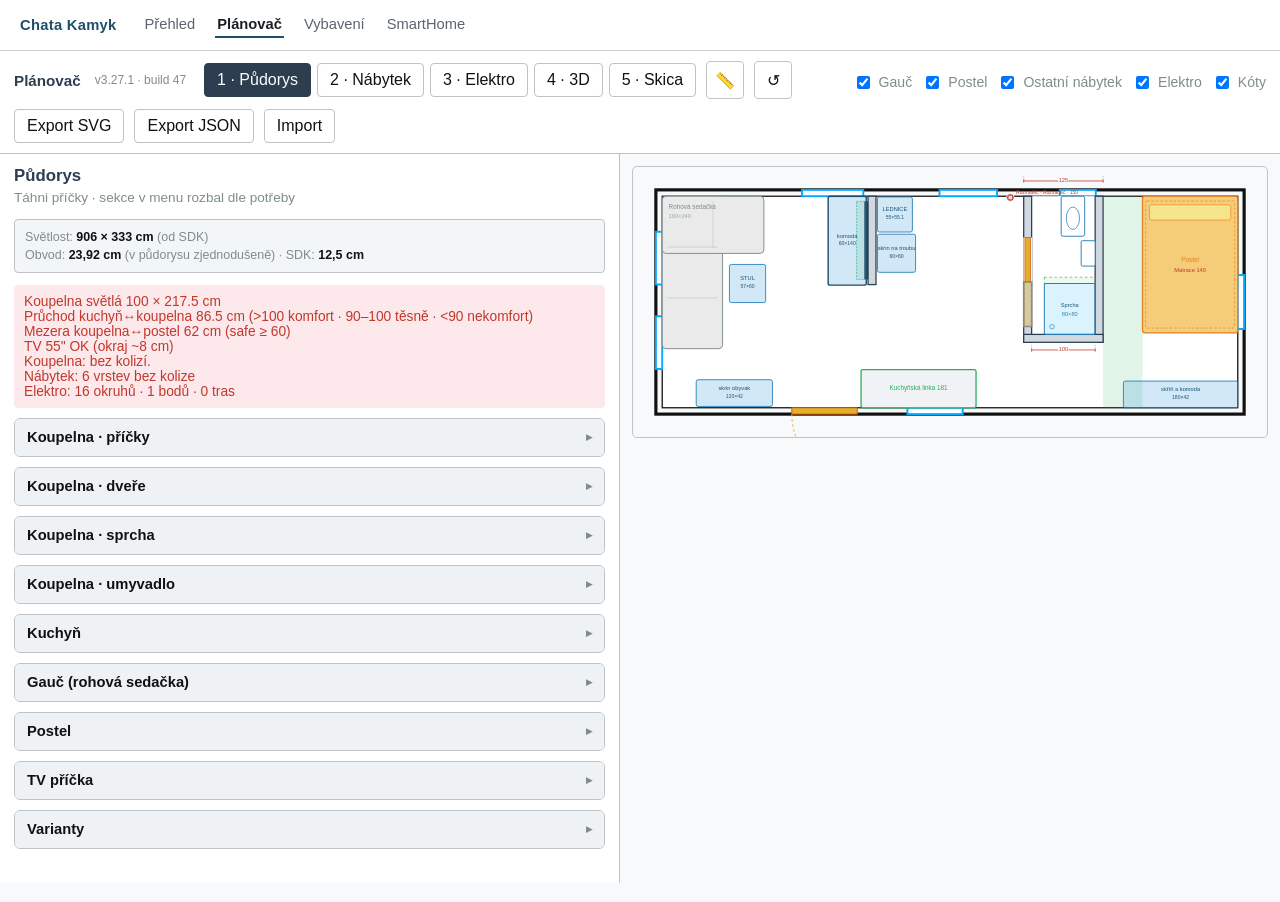
==== commit aa224a3b: "Keep 3D immersive mode until the exit button is pressed. Drop browser Fullscreen API (swipe-down dis" ====
--- a/koupelna/index.html
+++ b/koupelna/index.html
@@ -851,6 +851,14 @@
     height: 100%;
     background: #0f1419;
   }
+  /* In-app immersive mode (not browser Fullscreen API) — swipe look cannot dismiss it. */
+  html.is-view3d-fs-lock,
+  body.is-view3d-fs-lock {
+    overflow: hidden !important;
+    overscroll-behavior: none;
+    touch-action: none;
+    height: 100%;
+  }
   .stage.is-view3d-fs-fallback {
     position: fixed;
     inset: 0;
@@ -858,12 +866,21 @@
     width: 100vw;
     height: 100dvh;
     height: 100vh;
+    overscroll-behavior: none;
+    touch-action: none;
+  }
+  .stage.is-view3d-fs .canvas-wrap {
+    overflow: hidden;
+    overscroll-behavior: none;
+    touch-action: none;
   }
   .stage.is-view3d-fs .canvas-wrap.view3d-host canvas {
     min-height: 0;
+    touch-action: none;
   }
   .stage.is-view3d-fs .view3d-bar {
     background: rgba(255, 255, 255, 0.92);
+    touch-action: manipulation;
   }
   .canvas-wrap {
     min-height: 0;
@@ -1479,7 +1496,7 @@
 <script>
 (() => {
   // BUILD_META_START
-  const APP_VERSION = "3.27.0";
+  const APP_VERSION = "3.27.1";
   const APP_BUILD = 47;
   const APP_COMMIT = "";
   // BUILD_META_END
@@ -7082,18 +7099,22 @@
     render();
   });
 
+  function setView3dFsLock(on) {
+    document.documentElement.classList.toggle("is-view3d-fs-lock", !!on);
+    document.body.classList.toggle("is-view3d-fs-lock", !!on);
+  }
+
   function isView3dFullscreen() {
     const stage = document.getElementById("stage");
     if (!stage) return false;
-    if (stage.classList.contains("is-view3d-fs-fallback")) return true;
-    const fsEl = document.fullscreenElement || document.webkitFullscreenElement;
-    return fsEl === stage;
+    return stage.classList.contains("is-view3d-fs-fallback");
   }
 
   function syncView3dFsButtons() {
     const on = isView3dFullscreen();
     const stage = document.getElementById("stage");
     stage?.classList.toggle("is-view3d-fs", on);
+    setView3dFsLock(on);
     const enter = document.getElementById("view3d-fs");
     if (enter) {
       enter.textContent = on ? "Ukončit FS" : "Celá obrazovka";
@@ -7113,53 +7134,46 @@
     }
   }
 
-  async function enterView3dFullscreen() {
+  function enterView3dFullscreen() {
     const stage = document.getElementById("stage");
     if (!stage || isView3dFullscreen()) {
       syncView3dFsButtons();
       return;
     }
-    const req = stage.requestFullscreen || stage.webkitRequestFullscreen;
-    try {
-      if (req) {
-        await req.call(stage);
-      } else {
-        stage.classList.add("is-view3d-fs-fallback");
-      }
-    } catch {
-      stage.classList.add("is-view3d-fs-fallback");
-    }
+    // Use in-app overlay instead of browser Fullscreen API: native FS exits on
+    // edge swipe / pull-down on tablets, which conflicts with look-down.
+    stage.classList.add("is-view3d-fs-fallback");
     syncView3dFsButtons();
-    // Let layout settle so ResizeObserver picks up the new size.
     requestAnimationFrame(() => {
       window.dispatchEvent(new Event("resize"));
     });
   }
 
-  async function exitView3dFullscreen({ silent = false } = {}) {
+  function exitView3dFullscreen({ silent = false } = {}) {
     const stage = document.getElementById("stage");
-    const hadFallback = !!stage?.classList.contains("is-view3d-fs-fallback");
+    const wasOn = !!stage?.classList.contains("is-view3d-fs-fallback");
     stage?.classList.remove("is-view3d-fs-fallback");
+    // Clear any leftover native fullscreen from older builds.
     const fsEl = document.fullscreenElement || document.webkitFullscreenElement;
     if (fsEl) {
       const exit = document.exitFullscreen || document.webkitExitFullscreen;
       try {
-        if (exit) await exit.call(document);
+        exit?.call(document);
       } catch {
         /* ignore */
       }
     }
     syncView3dFsButtons();
-    if (!silent || hadFallback) {
+    if (!silent || wasOn) {
       requestAnimationFrame(() => {
         window.dispatchEvent(new Event("resize"));
       });
     }
   }
 
-  async function toggleView3dFullscreen() {
-    if (isView3dFullscreen()) await exitView3dFullscreen();
-    else await enterView3dFullscreen();
+  function toggleView3dFullscreen() {
+    if (isView3dFullscreen()) exitView3dFullscreen();
+    else enterView3dFullscreen();
   }
 
   function bindView3dStick(el, knob, mode) {
@@ -7262,14 +7276,7 @@
   document.getElementById("view3d-fs-exit")?.addEventListener("click", () => {
     exitView3dFullscreen();
   });
-  document.addEventListener("fullscreenchange", syncView3dFsButtons);
-  document.addEventListener("webkitfullscreenchange", syncView3dFsButtons);
-  window.addEventListener("keydown", (e) => {
-    if (e.key !== "Escape") return;
-    if (!isView3dFullscreen()) return;
-    // Native FS usually exits on Escape; still clear CSS fallback.
-    exitView3dFullscreen({ silent: true });
-  });
+  // Fullscreen exits only via the buttons (not Escape / swipe / browser chrome).
   syncView3dFsButtons();
 
   // Variants
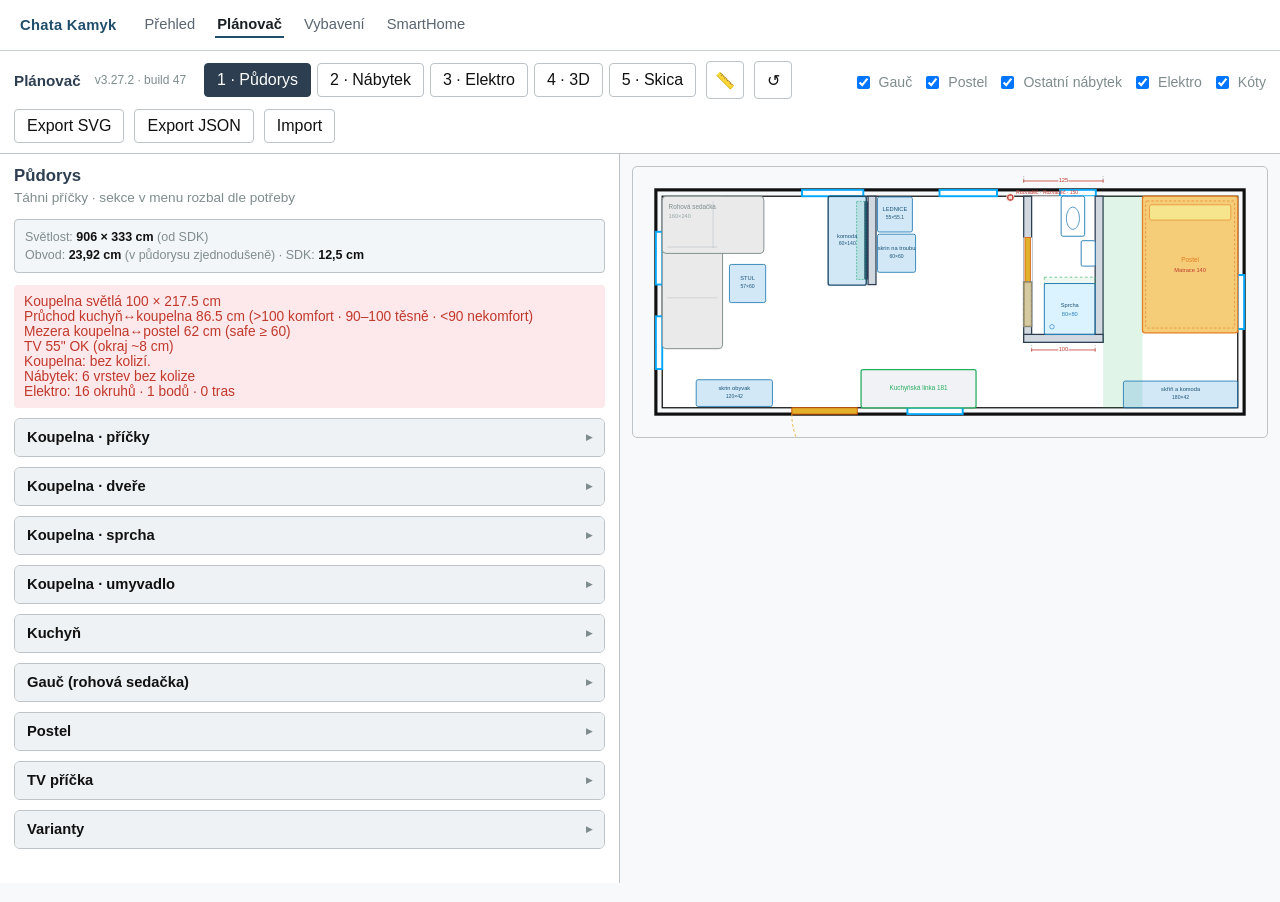
==== commit 6b65f869: "Restore Vybavení & nákup section into the repo. It lived only on Pages (never committed), so tablet " ====
--- a/koupelna/index.html
+++ b/koupelna/index.html
@@ -1496,7 +1496,7 @@
 <script>
 (() => {
   // BUILD_META_START
-  const APP_VERSION = "3.27.1";
+  const APP_VERSION = "3.27.2";
   const APP_BUILD = 47;
   const APP_COMMIT = "";
   // BUILD_META_END
@@ -7276,6 +7276,15 @@
   document.getElementById("view3d-fs-exit")?.addEventListener("click", () => {
     exitView3dFullscreen();
   });
+  // Block page rubber-band / pull-to-refresh while immersive — look swipe must not dismiss.
+  document.addEventListener(
+    "touchmove",
+    (e) => {
+      if (!document.documentElement.classList.contains("is-view3d-fs-lock")) return;
+      e.preventDefault();
+    },
+    { passive: false },
+  );
   // Fullscreen exits only via the buttons (not Escape / swipe / browser chrome).
   syncView3dFsButtons();
 
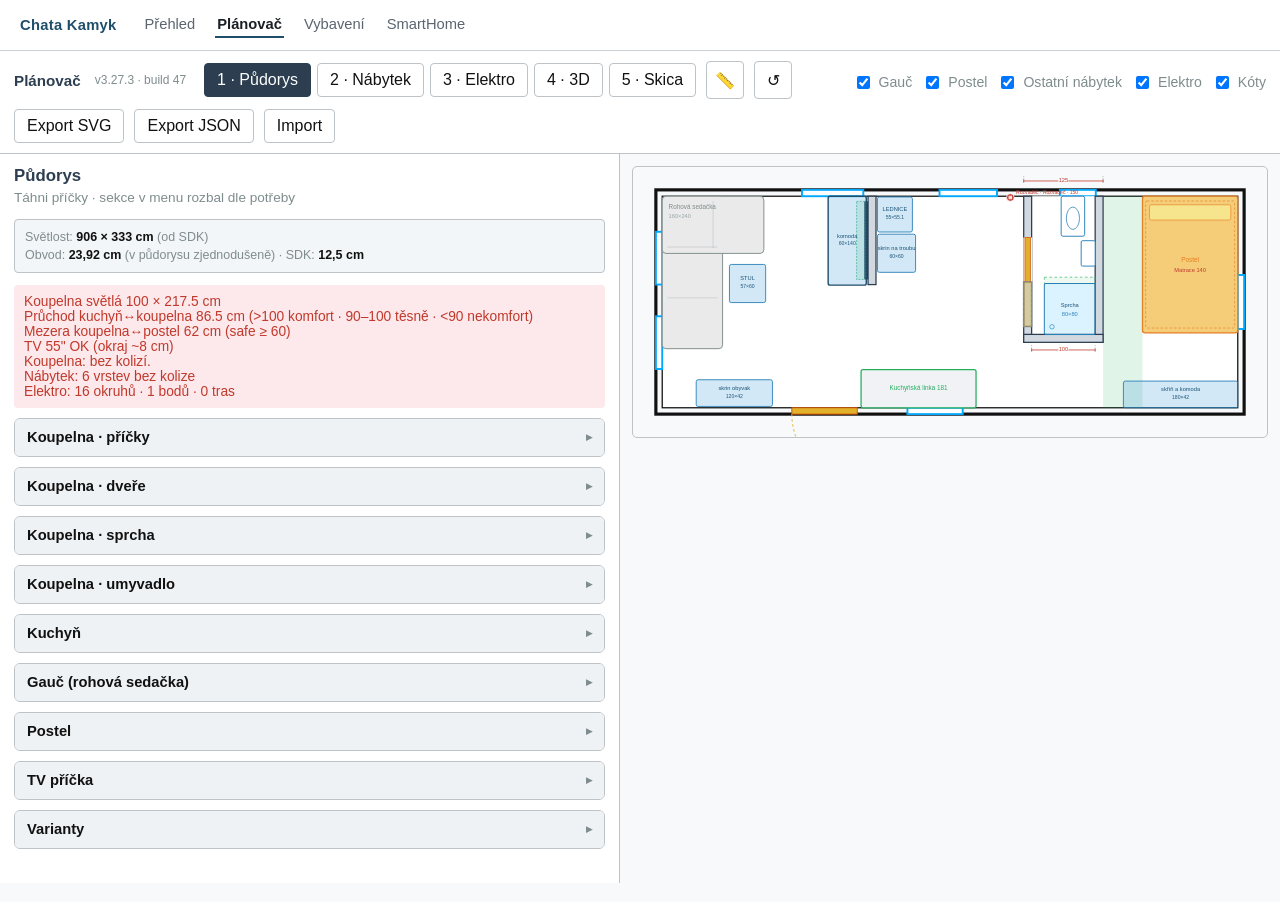
==== commit 32d45633: "Keep fullscreen joysticks fully on-screen. Use 100dvh (not 100vh) for immersive stage height, raise " ====
--- a/koupelna/index.html
+++ b/koupelna/index.html
@@ -787,7 +787,8 @@
   .v3d-stick {
     pointer-events: auto;
     position: absolute;
-    bottom: max(16px, env(safe-area-inset-bottom, 0px));
+    /* Keep full pad above home indicator / browser chrome */
+    bottom: calc(20px + env(safe-area-inset-bottom, 0px));
     width: 118px;
     height: 118px;
     border-radius: 50%;
@@ -796,6 +797,9 @@
     touch-action: none;
     user-select: none;
     -webkit-user-select: none;
+  }
+  .stage.is-view3d-fs .v3d-stick {
+    bottom: calc(28px + env(safe-area-inset-bottom, 0px));
   }
   .v3d-stick-move { left: max(16px, env(safe-area-inset-left, 0px)); }
   .v3d-stick-vert { right: max(16px, env(safe-area-inset-right, 0px)); }
@@ -816,7 +820,8 @@
     position: absolute;
     left: 0;
     right: 0;
-    bottom: -22px;
+    top: -20px;
+    bottom: auto;
     text-align: center;
     font-size: 0.68rem;
     font-weight: 600;
@@ -858,14 +863,17 @@
     overscroll-behavior: none;
     touch-action: none;
     height: 100%;
+    height: 100dvh;
   }
   .stage.is-view3d-fs-fallback {
     position: fixed;
     inset: 0;
     z-index: 10000;
-    width: 100vw;
+    width: 100%;
+    /* Prefer dynamic/small viewport — 100vh alone sits under mobile browser chrome */
+    height: 100%;
     height: 100dvh;
-    height: 100vh;
+    max-height: 100dvh;
     overscroll-behavior: none;
     touch-action: none;
   }
@@ -1496,7 +1504,7 @@
 <script>
 (() => {
   // BUILD_META_START
-  const APP_VERSION = "3.27.2";
+  const APP_VERSION = "3.27.3";
   const APP_BUILD = 47;
   const APP_COMMIT = "";
   // BUILD_META_END
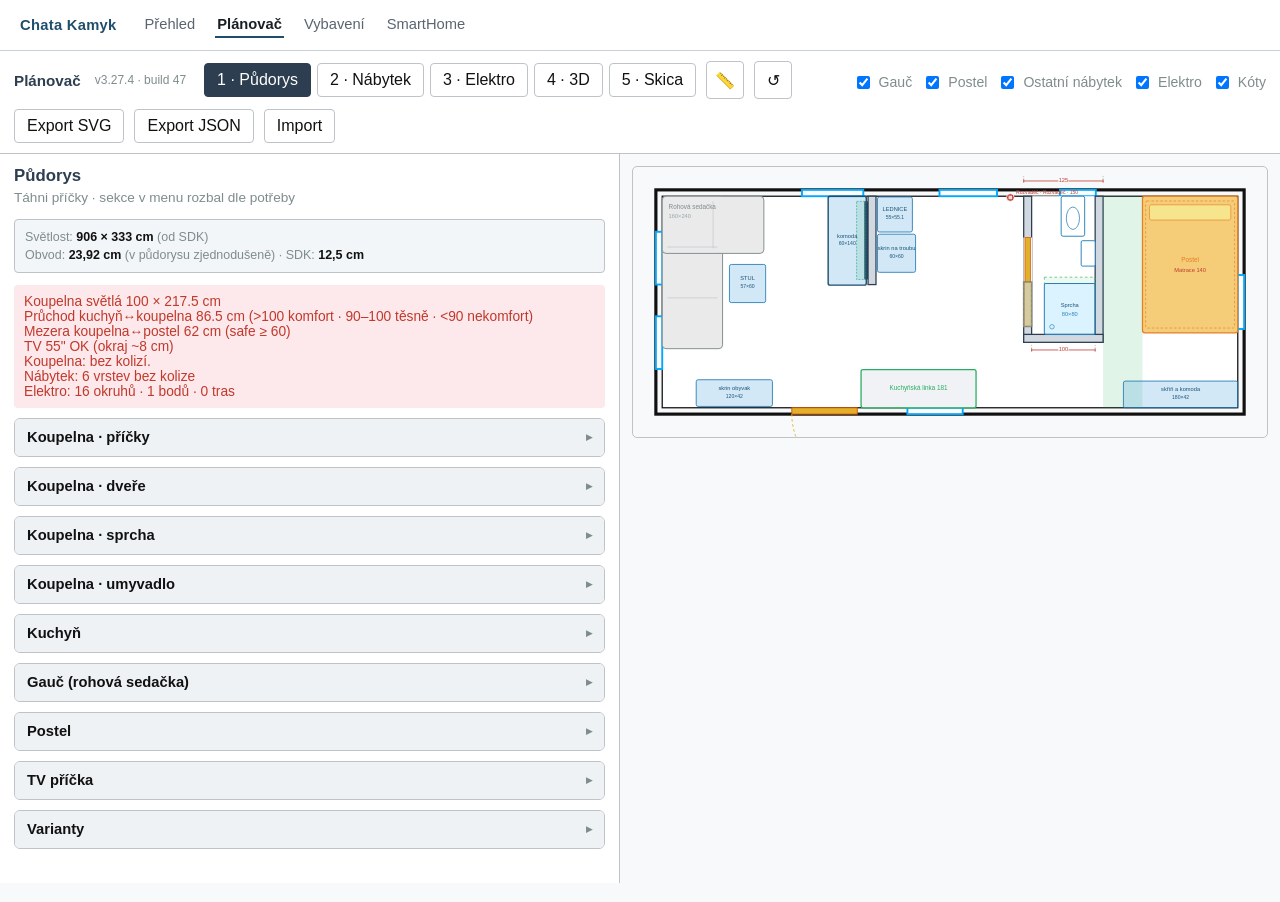
==== commit 87f12e1a: "Fix WASD outside fullscreen by not trapping focus in side-panel inputs. Canvas pointerdown no longer" ====
--- a/koupelna/index.html
+++ b/koupelna/index.html
@@ -2,7 +2,7 @@
 <html lang="cs">
 <head>
 <meta charset="utf-8">
-<meta name="viewport" content="width=device-width, initial-scale=1">
+<meta name="viewport" content="width=device-width, initial-scale=1, viewport-fit=cover">
 <meta http-equiv="Cache-Control" content="no-cache, no-store, must-revalidate">
 <title>Plánovač půdorysu · Chata Kamyk</title>
 <link rel="stylesheet" href="../assets/site.css">
@@ -1504,7 +1504,7 @@
 <script>
 (() => {
   // BUILD_META_START
-  const APP_VERSION = "3.27.3";
+  const APP_VERSION = "3.27.4";
   const APP_BUILD = 47;
   const APP_COMMIT = "";
   // BUILD_META_END
@@ -5872,6 +5872,19 @@
       wrap.innerHTML = "";
       wrap.appendChild(view3dViewer.renderer.domElement);
     }
+    // Drop focus from side-panel controls so WASD / Space / LCtrl work immediately.
+    const ae = document.activeElement;
+    if (
+      ae &&
+      ae !== document.body &&
+      (ae.tagName === "INPUT" ||
+        ae.tagName === "TEXTAREA" ||
+        ae.tagName === "SELECT" ||
+        ae.isContentEditable ||
+        ae.tagName === "BUTTON")
+    ) {
+      ae.blur();
+    }
     view3dViewer.preset = view3dPreset;
     mod.rebuild(view3dViewer, buildView3dSpec(), { applyCamera: first || !view3dMountedOnce });
     view3dMountedOnce = true;
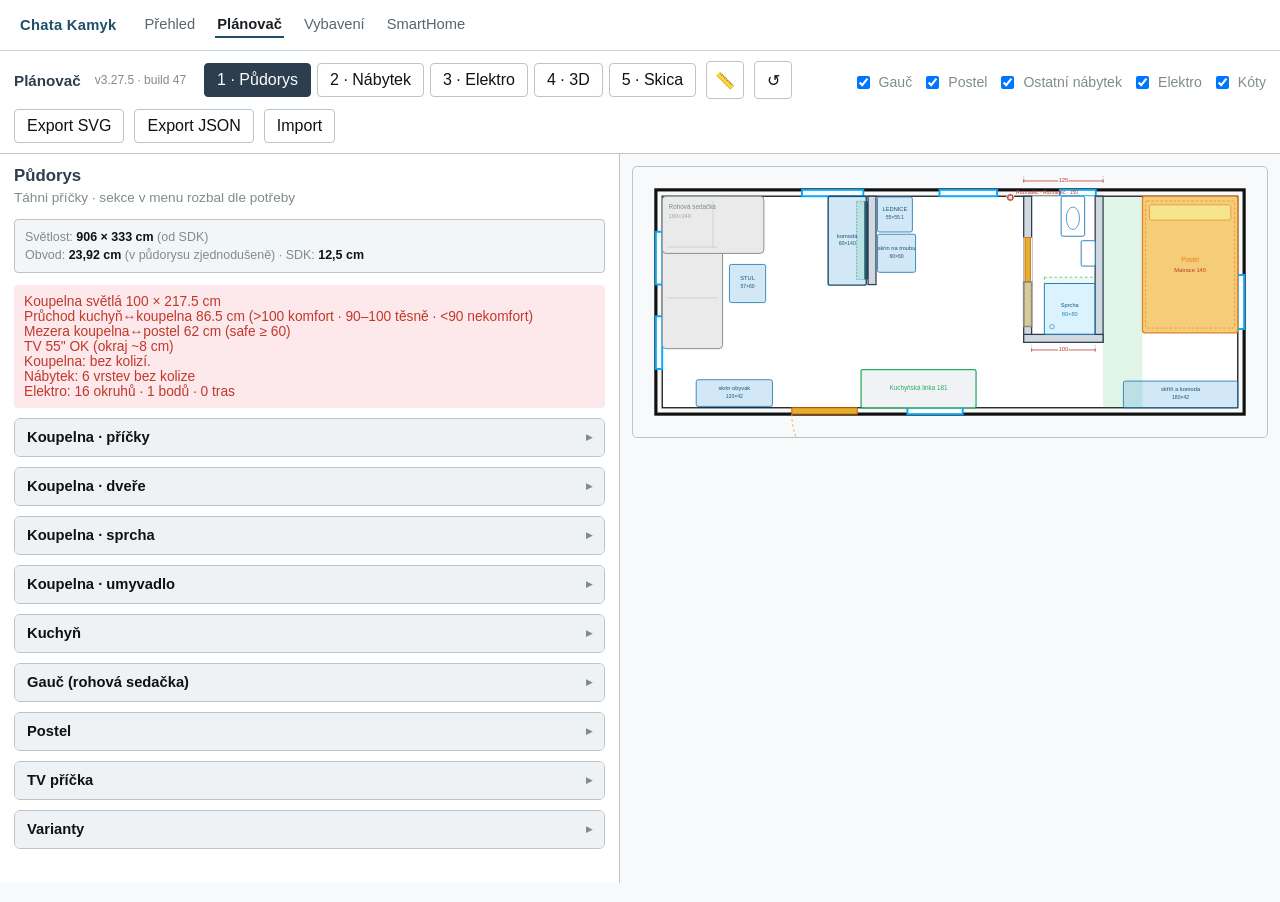
==== commit 6979cc7f: "Bump APP_VERSION to 3.27.5 for frame-rate independent fly speed. Co-authored-by: strycDuff <strycDuf" ====
--- a/koupelna/index.html
+++ b/koupelna/index.html
@@ -1504,7 +1504,7 @@
 <script>
 (() => {
   // BUILD_META_START
-  const APP_VERSION = "3.27.4";
+  const APP_VERSION = "3.27.5";
   const APP_BUILD = 47;
   const APP_COMMIT = "";
   // BUILD_META_END
